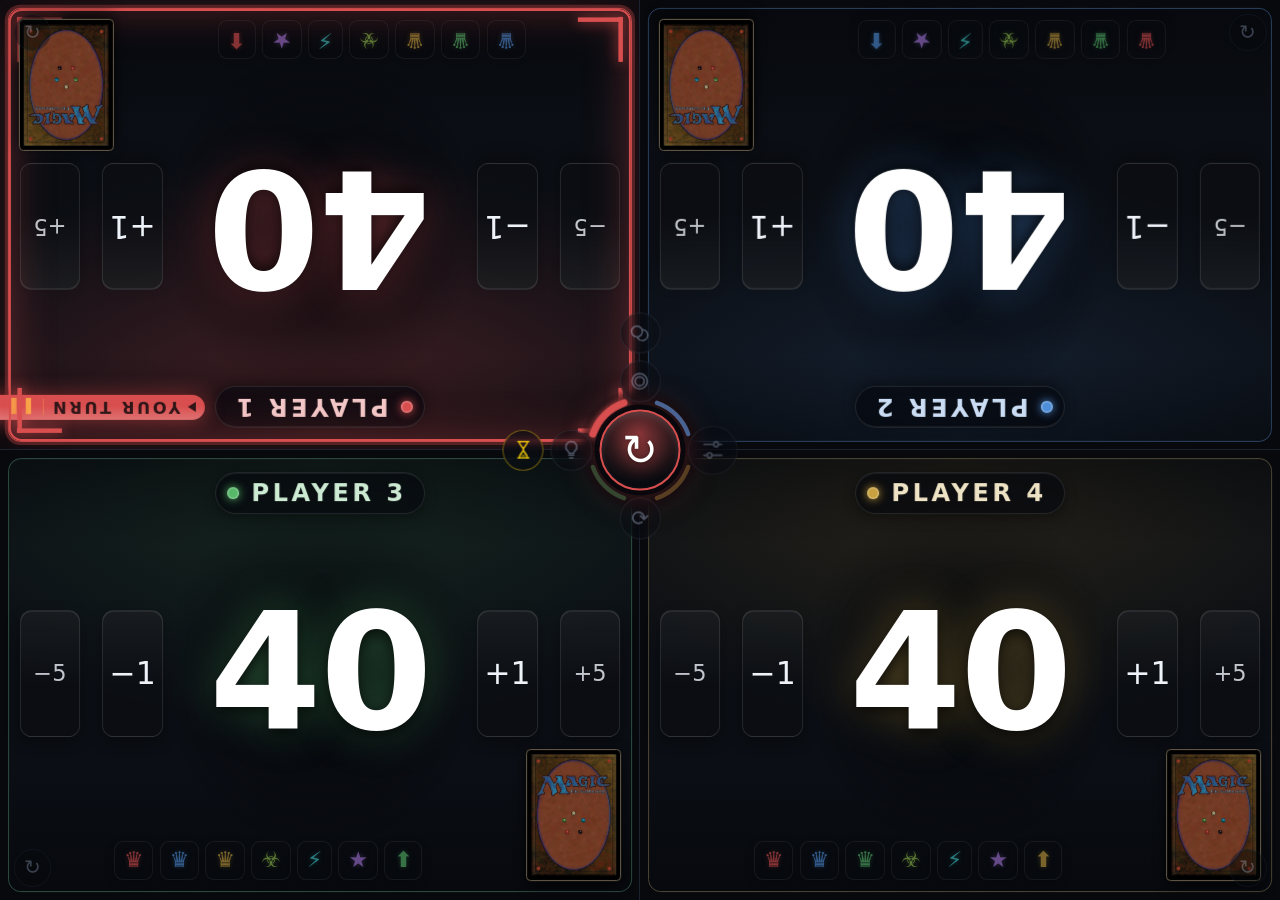
==== index.html @ a8c125d7 "Player and deck picker for the phone tracker; fix Declare draw - build_site.py writes tracker/catalo" ====
<!DOCTYPE html>
<html lang="en">
<head>
  <meta charset="UTF-8">
  <meta name="viewport" content="width=device-width, initial-scale=1.0, user-scalable=no">
  <title>MTG Commander Table</title>
  <link rel="stylesheet" href="css/style.css">
</head>
<body>
  <main id="table" class="table">
    <!-- Quadrants are injected by js/app.js -->
  </main>

  <!-- Center hub: rotation-neutral controls at the intersection of the quadrants -->
  <div id="hub" class="hub">
    <div class="hub__cluster">
      <!-- The turn compass: one arc per seat, pointing at its quadrant, built by
           js/app.js. A lit comet travels round it to whoever's turn it is. -->
      <div class="hub__compass" id="turn-compass" aria-hidden="true"></div>
      <button class="hub__satellite hub__satellite--left" id="quick-house-lights" type="button" data-needs-server
              title="Toggle house lights" aria-label="Toggle house lights" aria-pressed="false">
        <svg class="hub__icon" viewBox="0 0 24 24" aria-hidden="true">
          <path d="M9.2 18h5.6M10.2 21h3.6"/>
          <path class="hub__icon-bulb" d="M12 3a6 6 0 0 0-3.7 10.7c.7.6 1.1 1.4 1.2 2.3h5c.1-.9.5-1.7 1.2-2.3A6 6 0 0 0 12 3z"/>
        </svg>
      </button>
      <button class="hub__satellite hub__satellite--left hub__satellite--outer hub__satellite--clock" id="quick-clock"
              type="button" title="Stop the clock" aria-label="Stop the clock" aria-pressed="false">
        <svg class="hub__icon" viewBox="0 0 24 24" aria-hidden="true">
          <path d="M6 3h12M6 21h12"/>
          <path d="M7.5 3c0 4.6 4.5 5.8 4.5 9s-4.5 4.4-4.5 9M16.5 3c0 4.6-4.5 5.8-4.5 9s4.5 4.4 4.5 9"/>
          <path class="hub__icon-sand" d="M9.4 19.6c.9-1.7 1.8-2.4 2.6-2.4s1.7.7 2.6 2.4z"/>
        </svg>
      </button>
      <button class="hub__satellite hub__satellite--top hub__satellite--outermost" id="day-night-toggle" type="button" hidden
              title="Switch day and night" aria-label="Switch day and night">&#9789;</button>
      <button class="hub__satellite hub__satellite--top hub__satellite--outer" id="coin-flip-two" type="button"
              title="Flip two coins: yours and a grey one for another player"
              aria-label="Flip two coins, yours and one for another player">
        <svg class="hub__icon" viewBox="0 0 24 24" aria-hidden="true">
          <circle cx="9" cy="10" r="6"/>
          <path d="M14.7 8a6 6 0 1 1-5.4 8"/>
        </svg>
      </button>
      <button class="hub__satellite hub__satellite--top" id="coin-flip" type="button"
              title="Flip a coin" aria-label="Flip a coin">
        <svg class="hub__icon" viewBox="0 0 24 24" aria-hidden="true">
          <circle cx="12" cy="12" r="8.5"/>
          <circle cx="12" cy="12" r="5"/>
        </svg>
      </button>
      <button class="hub__turn" id="turn-next" title="Next player" aria-label="Pass the turn to the next player">
        <span class="hub__turn-glyph" id="turn-glyph">&#8635;</span>
      </button>
      <button class="hub__satellite hub__satellite--bottom" id="quick-resend-lights" type="button" data-needs-server
              title="Resend the current lighting" aria-label="Resend the current lighting">&#10227;</button>
      <button class="hub__btn" id="hub-toggle" title="Table controls" aria-label="Table controls">
        <svg class="hub__icon" viewBox="0 0 24 24" aria-hidden="true">
          <path d="M4 7h9M17 7h3M4 17h3M11 17h9"/>
          <circle cx="15" cy="7" r="2.2"/>
          <circle cx="9" cy="17" r="2.2"/>
        </svg>
      </button>
    </div>

    <div class="hub__panel" id="hub-panel" hidden>
      <div class="hub__panel-head">
        <span class="hub__panel-title">Table controls</span>
        <button class="hub__close" data-action="close" type="button" title="Close" aria-label="Close table controls">&times;</button>
      </div>
      <div class="hub__panel-body">
        <section class="hub__section" aria-labelledby="hub-section-game">
          <h3 class="hub__section-title" id="hub-section-game">Game</h3>
          <div class="hub__row">
            <span class="hub__label">Start</span>
            <div class="hub__steps" id="start-picker" role="radiogroup" aria-label="Starting life total"></div>
          </div>
          <div class="hub__row">
            <span class="hub__label">Order</span>
            <div class="hub__steps" id="direction-picker" role="radiogroup" aria-label="Turn direction"></div>
          </div>
          <div class="hub__row">
            <button class="hub__action" id="random-first" data-action="random-first" type="button"
                    title="Spin through the players and randomly pick who goes first">Pick first player</button>
            <button class="hub__action" id="game-stats" data-action="game-stats" type="button"
                    title="Turn times, damage, life gained and more for every player this game">Game stats</button>
          </div>
          <div class="hub__row">
            <button class="hub__action hub__action--switch" id="clock-stop" data-action="clock-stop" type="button" aria-pressed="false">
              <span class="hub__action-text">Stop clock</span><span class="hub__switch" aria-hidden="true"></span>
            </button>
            <button class="hub__action" id="clock-reset" data-action="clock-reset" type="button"
                    title="Put the game clock and every player's turn times back to zero">Reset clock</button>
          </div>
          <div class="hub__row" data-static-only>
            <button class="hub__action" id="seat-setup-open" data-action="seat-setup" type="button"
                    title="Choose who sits at each seat and which deck they play">Players &amp; decks</button>
          </div>
          <div class="hub__row" id="outbox-row" hidden>
            <button class="hub__action hub__action--outbox" id="outbox-retry" data-action="outbox-retry" type="button"
                    title="Games that have not reached the Drive inbox yet. They are kept on this device and retried automatically">Send unsent games</button>
            <button class="hub__action" id="outbox-download" data-action="outbox-download" type="button"
                    title="Save every unsent game as a .json file">Download them</button>
          </div>
          <div class="hub__row">
            <button class="hub__action hub__action--draw" id="declare-draw" data-action="declare-draw" type="button"
                    title="End the game as a draw between all players still alive">Declare draw</button>
            <button class="hub__action hub__action--reset" data-action="reset" type="button"
                    title="Every life total back to the start, the clock stopped at 0:00 and the house lights on; each seat keeps its deck preset">Reset game</button>
          </div>
        </section>

        <section class="hub__section" aria-labelledby="hub-section-table">
          <h3 class="hub__section-title" id="hub-section-table">Table</h3>
          <div class="hub__row">
            <button class="hub__action hub__action--switch hub__action--entrance" id="entrance-mode" data-action="entrance-mode" type="button"
                    title="Cover every player panel with a name plaque until that player taps it" aria-pressed="false">
              <span class="hub__action-text">Player entrance</span><span class="hub__switch" aria-hidden="true"></span>
            </button>
          </div>
          <div class="hub__row">
            <button class="hub__action hub__action--entrance-reset" id="entrance-reset" data-action="entrance-reset" type="button"
                    title="Put the name covers back over every player panel">Cover players again</button>
          </div>
          <div class="hub__row">
            <button class="hub__action hub__action--switch" id="turn-timer" data-action="turn-timer" type="button"
                    title="Show how long the current turn has been going, beside Your turn" aria-pressed="true">
              <span class="hub__action-text">Turn clock</span><span class="hub__switch" aria-hidden="true"></span>
            </button>
          </div>
          <div class="hub__row">
            <span class="hub__label">Scene</span>
            <div class="hub__steps hub__steps--daytime" id="daytime-picker" role="radiogroup" aria-label="Day and night atmosphere">
              <button class="hub__step" data-action="set-daytime" data-daytime="none" type="button" role="radio">Off</button>
              <button class="hub__step hub__step--day" data-action="set-daytime" data-daytime="day" type="button" role="radio">&#9728; Day</button>
              <button class="hub__step hub__step--night" data-action="set-daytime" data-daytime="night" type="button" role="radio">&#9789; Night</button>
            </div>
          </div>
        </section>

        <section class="hub__section" aria-labelledby="hub-section-lights" data-needs-server>
          <h3 class="hub__section-title" id="hub-section-lights">Lights</h3>
          <div class="hub__row">
            <button class="hub__action hub__action--switch" id="lights-follow" data-action="lights-follow" type="button" aria-pressed="true">
              <span class="hub__action-text">Lights follow turn</span><span class="hub__switch" aria-hidden="true"></span>
            </button>
          </div>
          <div class="hub__row">
            <button class="hub__action hub__action--switch hub__action--house" id="house-lights" data-action="house-lights" type="button"
                    title="Plain white light on every bulb and the LED strip off, until you press it again" aria-pressed="false">
              <span class="hub__action-text">House lights</span><span class="hub__switch" aria-hidden="true"></span>
            </button>
          </div>
          <div class="hub__row">
            <button class="hub__action" id="resend-lights" data-action="resend-lights" type="button"
                    title="Send the current lighting to every light again, for when one has drifted out of step">Resend lights</button>
          </div>
        </section>

        <section class="hub__section" aria-labelledby="hub-section-system">
          <h3 class="hub__section-title" id="hub-section-system">Display &amp; system</h3>
          <div class="hub__row">
            <button class="hub__action" data-action="fullscreen" type="button">Fullscreen</button>
          </div>
          <div class="hub__row">
            <a class="hub__action hub__action--lights" href="/lights" target="_blank" rel="noopener" data-needs-server>Light controls &rarr;</a>
            <a class="hub__action hub__action--lights" href="/leaderboard" data-static-href="../" target="_blank" rel="noopener">Leaderboard &rarr;</a>
          </div>
          <div class="hub__row" data-needs-server>
            <button class="hub__action hub__action--stop" id="shutdown" data-action="shutdown" type="button"
                    title="Stop the local website on the table PC until it is started again">Turn off local server</button>
            <button class="hub__action hub__action--restart" id="restart-server" data-action="restart-server" type="button"
                    title="Turn the local website off and straight back on">Restart local server</button>
          </div>
        </section>
      </div>
    </div>
  </div>

  <template id="seat-template">
    <section class="seat" data-seat="">
      <div class="seat__inner">
        <div class="seat__bg"></div>
        <!-- Shades the art where text sits, and carries the light sweep that
             marks the start of this player's turn. -->
        <div class="seat__fx" aria-hidden="true"></div>
        <button class="commander-card" type="button" aria-label="Reveal commander"
                title="Click to reveal; drop an image here to choose the commander">
          <span class="commander-card__flipper">
            <span class="commander-card__face commander-card__face--back"></span>
            <span class="commander-card__face commander-card__face--front"></span>
          </span>
        </button>
        <button class="seat__entrance" type="button" aria-label="Reveal player panel">
          <span class="seat__entrance-name"></span>
        </button>
        <header class="seat__header">
          <span class="seat__plate">
            <span class="seat__dot" aria-hidden="true"></span>
            <span class="seat__name" contenteditable="true" spellcheck="false"></span>
          </span>
          <span class="seat__status">
            <span class="seat__status-text">Your turn</span>
            <span class="seat__timer" title="Time on this turn"></span>
          </span>
        </header>

        <div class="seat__life">
          <button class="seat__step seat__step--batch" data-delta="-5" data-glyph="−5" aria-label="Decrease life by 5"></button>
          <button class="seat__step" data-delta="-1" data-glyph="−1" aria-label="Decrease life by 1"></button>
          <div class="seat__total">
            <span class="seat__number">40</span>
            <span class="seat__delta" aria-live="polite"></span>
          </div>
          <button class="seat__step" data-delta="1" data-glyph="+1" aria-label="Increase life by 1"></button>
          <button class="seat__step seat__step--batch" data-delta="5" data-glyph="+5" aria-label="Increase life by 5"></button>
        </div>

        <!-- Their own row rather than in the footer: tokens are big enough
             that they would crowd out the counters down there. -->
        <div class="seat__marks" aria-label="Designations and emblems"></div>

        <footer class="seat__footer">
          <div class="seat__counters" role="group" aria-label="Commander damage and poison"></div>
        </footer>

        <!-- Stamped across a player who is out, saying how. -->
        <div class="seat__stamp" role="status">
          <strong class="seat__stamp-title"></strong>
          <span class="seat__stamp-detail"></span>
        </div>

        <div class="seat__tray" hidden aria-label="Commander damage and poison counters"></div>
      </div>
      <button class="seat__rotate" title="Rotate this panel" aria-label="Rotate this panel">&#8635;</button>
    </section>
  </template>

  <!-- A table-wide, non-interactive atmosphere for the shared day/night state. -->
  <div id="daytime-atmosphere" class="daytime-atmosphere" aria-hidden="true"></div>

  <div id="screen-tint" class="screen-tint" aria-hidden="true"></div>

  <!-- Sits above every seat and the hub, below the flying commander card
       itself, so the whole board dims behind it instead of just one seat. -->
  <div id="commander-dim" class="commander-dim" aria-hidden="true"></div>

  <dialog id="image-crop-dialog" class="crop-dialog" aria-labelledby="image-crop-title">
    <form method="dialog" class="crop-dialog__form">
      <div class="crop-dialog__copy">
        <span class="crop-dialog__eyebrow">PLAYER BACKGROUND</span>
        <h2 id="image-crop-title">Choose the visible area</h2>
        <p>The frame matches this player panel at the current window size.</p>
      </div>
      <canvas id="image-crop-preview" class="crop-dialog__preview"></canvas>
      <div class="crop-dialog__controls">
        <label>Horizontal <input id="image-crop-x" type="range" min="0" max="100" value="50"></label>
        <label>Vertical <input id="image-crop-y" type="range" min="0" max="100" value="50"></label>
        <label>Zoom <input id="image-crop-zoom" type="range" min="100" max="300" value="100"></label>
      </div>
      <div class="crop-dialog__actions">
        <button value="cancel" type="button" id="image-crop-cancel">Cancel</button>
        <button value="apply" type="button" id="image-crop-apply" class="crop-dialog__apply">Use background</button>
      </div>
    </form>
  </dialog>

  <section id="board-reveal" class="board-reveal" hidden aria-hidden="true">
    <div class="board-reveal__half board-reveal__half--top">
      <div class="board-reveal__card">
        <span class="board-reveal__art"></span>
        <span class="board-reveal__name"></span>
      </div>
    </div>
    <div class="board-reveal__half board-reveal__half--bottom">
      <div class="board-reveal__card">
        <span class="board-reveal__art"></span>
        <span class="board-reveal__name"></span>
      </div>
    </div>
  </section>

  <!-- An eliminated player's title card: the entrance card above, burned away. -->
  <section id="death-reveal" class="board-reveal death-reveal" hidden aria-hidden="true">
    <div class="board-reveal__half board-reveal__half--top">
      <div class="death-reveal__stage">
        <div class="death-reveal__burn">
          <div class="board-reveal__card">
            <span class="board-reveal__art"></span>
            <span class="board-reveal__name"></span>
          </div>
          <div class="death-reveal__front">
            <span class="death-reveal__char"></span>
            <video class="death-reveal__fire" src="Backgrounds/Animations/Fire_trasparent.webm" muted playsinline preload="auto"></video>
          </div>
        </div>
      </div>
    </div>
    <div class="board-reveal__half board-reveal__half--bottom">
      <div class="death-reveal__stage">
        <div class="death-reveal__burn">
          <div class="board-reveal__card">
            <span class="board-reveal__art"></span>
            <span class="board-reveal__name"></span>
          </div>
          <div class="death-reveal__front">
            <span class="death-reveal__char"></span>
            <video class="death-reveal__fire" src="Backgrounds/Animations/Fire_trasparent.webm" muted playsinline preload="auto"></video>
          </div>
        </div>
      </div>
    </div>
    <!-- The fire video is flame on black. Blending it away (screen) needs
         the page behind it, which a fixed overlay never sees, so the black
         is turned into transparency instead: alpha from brightness. -->
    <svg class="death-reveal__filters" width="0" height="0" aria-hidden="true" focusable="false">
      <filter id="death-unscreen" color-interpolation-filters="sRGB">
        <feColorMatrix type="matrix" values="1.5 0 0 0 0  0 1.5 0 0 0  0 0 1.5 0 0  1.5 1.5 1.5 0 0"/>
      </filter>
    </svg>
  </section>

  <!-- Split top/bottom and rotated the same way as board-reveal, so the spin
       reads correctly from both long sides of the table, not just one. -->
  <section id="first-player-reveal" class="first-player-reveal" hidden aria-live="assertive" aria-label="Randomly choosing the first player">
    <div class="first-player-reveal__half first-player-reveal__half--top">
      <span class="first-player-reveal__label">First player</span>
      <span class="first-player-reveal__reel" aria-hidden="true"></span>
      <strong class="first-player-reveal__name"></strong>
    </div>
    <div class="first-player-reveal__half first-player-reveal__half--bottom">
      <span class="first-player-reveal__label">First player</span>
      <span class="first-player-reveal__reel" aria-hidden="true"></span>
      <strong class="first-player-reveal__name"></strong>
    </div>
  </section>

  <!-- The coin toss. One coin on the table (two when another player flips
       too), seen from above, so it reads the same from every seat; the
       result, and the heads-or-tails question when the coin is being
       called, are written towards both long sides. Heads
       is the planeswalker side and tails the lettered one; the faces are the
       relief maps in static/, coloured for the player by css/style.css. The
       coin's edge and the landing effects are built by js/app.js. -->
  <section id="coin-toss" class="coin-toss" hidden aria-live="assertive" aria-label="Coin toss">
    <div class="coin-toss__half coin-toss__half--top">
      <strong class="coin-toss__result"></strong>
      <span class="coin-toss__note"></span>
      <span class="coin-toss__hint">Tap the coin to flip again</span>
      <span class="coin-toss__hint coin-toss__hint--duel">Tap the grey coin to flip both again, your own to flip it alone</span>
      <button class="coin-toss__start-duel" type="button" data-start-duel
              title="Flip a grey coin for another player beside yours">Flip two coins</button>
      <button class="coin-toss__start-run" type="button" data-start-run>Flip until lost</button>
      <div class="coin-toss__call" role="group" aria-label="Call the coin">
        <span class="coin-toss__ask">Call it</span>
        <button class="coin-toss__pick" type="button" data-call="heads">Heads</button>
        <button class="coin-toss__pick" type="button" data-call="tails">Tails</button>
        <button class="coin-toss__run" type="button" data-run aria-pressed="false"
                title="Keep flipping on this call until a flip is lost">Until lost</button>
      </div>
    </div>
    <div class="coin-toss__half coin-toss__half--bottom">
      <strong class="coin-toss__result"></strong>
      <span class="coin-toss__note"></span>
      <span class="coin-toss__hint">Tap the coin to flip again</span>
      <span class="coin-toss__hint coin-toss__hint--duel">Tap the grey coin to flip both again, your own to flip it alone</span>
      <button class="coin-toss__start-duel" type="button" data-start-duel
              title="Flip a grey coin for another player beside yours">Flip two coins</button>
      <button class="coin-toss__start-run" type="button" data-start-run>Flip until lost</button>
      <div class="coin-toss__call" role="group" aria-label="Call the coin">
        <span class="coin-toss__ask">Call it</span>
        <button class="coin-toss__pick" type="button" data-call="heads">Heads</button>
        <button class="coin-toss__pick" type="button" data-call="tails">Tails</button>
        <button class="coin-toss__run" type="button" data-run aria-pressed="false"
                title="Keep flipping on this call until a flip is lost">Until lost</button>
      </div>
    </div>
    <div class="coin-toss__stage" aria-hidden="true">
      <div class="coin-toss__shadow"></div>
      <div class="coin-toss__shadow coin-toss__shadow--other"></div>
      <div class="coin-toss__fx"></div>
      <div class="coin">
        <span class="coin__face coin__face--heads"></span>
        <span class="coin__face coin__face--tails"></span>
      </div>
      <!-- The second coin, for another player, shown only while two are flipped. -->
      <div class="coin coin--other">
        <span class="coin__face coin__face--heads"></span>
        <span class="coin__face coin__face--tails"></span>
      </div>
    </div>
  </section>

  <section id="winner-takeover"class="winner-takeover" hidden aria-live="assertive" aria-label="Game winner">
    <div class="winner-takeover__background"></div>
    <div class="winner-takeover__shade"></div>
    <div id="winner-confetti" class="winner-confetti" aria-hidden="true"></div>
    <div class="winner-takeover__content">
      <span class="winner-takeover__label">WINNER</span>
      <strong id="winner-takeover-name" class="winner-takeover__name">Player</strong>
    </div>
  </section>

  <!-- End-of-game recap, between the celebration and the result form. The
       screen lies flat between the players, so it is split: the far half is
       turned to face the other side of the table. Filled by js/app.js. -->
  <section id="game-recap" class="game-recap" hidden aria-label="Game recap">
    <div class="game-recap__half game-recap__half--far" data-recap-half="far" aria-hidden="true"></div>
    <div class="game-recap__divider" aria-hidden="true"></div>
    <div class="game-recap__half game-recap__half--near" data-recap-half="near"></div>
  </section>

  <dialog id="game-result-dialog" class="result-dialog" aria-labelledby="game-result-title">
    <form id="game-result-form" class="result-dialog__form">
      <div class="result-dialog__winner" aria-hidden="true">&#9813;</div>
      <span class="result-dialog__eyebrow">GAME OVER</span>
      <h2 id="game-result-title">Winner wins!</h2>
      <p>Confirm the final ranking and add each deck. Tied places are allowed.</p>
      <label class="result-dialog__date">Game date<input id="result-game-date" type="date" required></label>
      <div class="result-dialog__head" aria-hidden="true"><span>Rank</span><span>Player</span><span>Deck</span></div>
      <div id="game-result-rows"></div>
      <div id="game-result-stats" class="result-dialog__stats"></div>
      <div id="game-result-status" class="result-dialog__status" role="status" aria-live="polite"></div>
      <div class="result-dialog__actions">
        <button type="button" class="result-dialog__later" id="game-result-later">Not now</button>
        <button type="button" class="result-dialog__alt" id="game-result-download"
                title="Save the whole game as a .json file on this device">Download</button>
        <button type="button" class="result-dialog__alt" id="game-result-share" hidden
                title="Send the game file through WhatsApp, Telegram, email…">Share</button>
        <button type="button" class="result-dialog__alt" id="game-result-send"
                title="Send the whole game to the Google Drive inbox">Send to Drive</button>
        <button type="submit" class="result-dialog__save" hidden>Save result</button>
      </div>
    </form>
  </dialog>

  <!-- Phone tracker only: who sits where and with which deck. Filled by js/app.js
       from tracker/catalog.json. -->
  <dialog id="seat-setup-dialog" class="seat-setup" aria-labelledby="seat-setup-title">
    <div class="seat-setup__body">
      <div class="seat-setup__head">
        <h2 id="seat-setup-title">Seat 1</h2>
        <button type="button" class="seat-setup__close" id="seat-setup-close" aria-label="Close">&times;</button>
      </div>
      <div class="seat-setup__seats" id="seat-setup-seats" role="tablist" aria-label="Seats"></div>
      <h3 class="seat-setup__heading">Player</h3>
      <div class="seat-setup__grid" id="seat-setup-players"></div>
      <label class="seat-setup__field" id="seat-setup-new-player" hidden>New player's name
        <input id="seat-setup-player-name" maxlength="18" autocomplete="off" placeholder="Name">
      </label>
      <h3 class="seat-setup__heading">Deck</h3>
      <div id="seat-setup-decks"></div>
      <div class="seat-setup__new-deck" id="seat-setup-new-deck" hidden>
        <label class="seat-setup__field">Deck name
          <input id="seat-setup-deck-name" maxlength="80" autocomplete="off" placeholder="Name">
        </label>
        <label class="seat-setup__field">Commander <small>(optional, found on Scryfall for its art)</small>
          <input id="seat-setup-commander" type="search" maxlength="120" autocomplete="off" placeholder="Start typing a commander">
        </label>
        <div class="seat-setup__results" id="seat-setup-results"></div>
      </div>
      <p class="seat-setup__status" id="seat-setup-status" role="status" aria-live="polite"></p>
      <div class="seat-setup__actions">
        <button type="button" class="seat-setup__save" id="seat-setup-save">Save seat</button>
      </div>
    </div>
  </dialog>

  <dialog id="stats-dialog" class="result-dialog stats-dialog" aria-labelledby="stats-title">
    <div class="result-dialog__form">
      <span class="result-dialog__eyebrow">THIS GAME</span>
      <h2 id="stats-title">Game stats</h2>
      <p id="stats-summary" class="stats-summary"></p>
      <div id="stats-table" class="result-dialog__stats"></div>
      <p class="stats-note">Damage counts as dealt by whoever's turn it is; commander damage comes from the counters. Gold marks the highest in each row.</p>
      <div class="result-dialog__actions">
        <button type="button" class="result-dialog__save" id="stats-close">Close</button>
      </div>
    </div>
  </dialog>

  <!-- Emblem data first: app.js reads window.MTG_EMBLEMS as it builds a tray. -->
  <script src="js/emblems.js"></script>
  <script src="js/commander-fx.js"></script>
  <!-- Awards and records, shared with the leaderboard and the public site. -->
  <script src="js/game-stats.js"></script>
  <!-- Sends finished games to the Google Drive inbox (drive/inbox.gs). -->
  <script src="js/game-inbox.js"></script>
  <script src="js/app.js"></script>
</body>
</html>
---- css/style.css ----
/* ==========================================================================
   MTG Commander Table — broadcast display for a screen in the middle of the
   table. Four quadrants, one per seat, each rotatable so it faces its player.
   ========================================================================== */

:root {
  /* Without this, the browser renders native popups (the ranking <select>'s
     open list, scrollbars) in light mode regardless of the page's own dark
     styling — a blinding flash on a screen meant to sit dim on the table. */
  color-scheme: dark;
  --bg: #07090d;
  --line: #1c2230;
  --ink: #e8edf7;
  --ink-dim: #7b879d;

  /* A quadrant is exactly a quarter of the viewport. Seats rotated 90/270deg
     swap these two values, so they must stay known quantities. */
  --qw: 50vw;
  --qh: 50vh;

  --seat-1: #d94f4f; /* red    */
  --seat-2: #4f8fd9; /* blue   */
  --seat-3: #57b86a; /* green  */
  --seat-4: #c9a13f; /* gold   */

  /* Body text, and a condensed scoreboard face for everything read at a
     distance — life totals, counters, names. Bahnschrift ships with Windows
     10 and later, so the table PC has it without any download. */
  --font-ui: "Segoe UI", Inter, system-ui, -apple-system, sans-serif;
  --font-display: Bahnschrift, "DIN Alternate", "Arial Narrow", "Segoe UI", system-ui, sans-serif;

  /* What a number means, whoever's seat it is on. */
  --gain: #3ddc84;
  --loss: #ff4d63;
  --warn: #ffb547;
  --low-life: #ffcf6e;
  --critical-life: #ff6273;

  /* The parked commander card in each seat's corner. Small enough that its top
     stays below the +1/+5 buttons beside the life total; the footer keeps its
     width (twice, with partners) clear of the counter chips. */
  --commander-card-width: clamp(4.5rem, 10.5vmin, 9rem);

  /* Panels a player reads through, over their own art. */
  --glass: #070a0fb8;
  --glass-edge: #ffffff1c;
  --ease-out: cubic-bezier(.2, .8, .25, 1);
  --ease-spring: cubic-bezier(.25, .9, .3, 1.25);
}

* { box-sizing: border-box; }

html, body {
  margin: 0;
  padding: 0;
  height: 100%;
  overflow: hidden;
  background: var(--bg);
  color: var(--ink);
  font-family: var(--font-ui);
  -webkit-font-smoothing: antialiased;
  user-select: none;
  -webkit-user-select: none;
  touch-action: manipulation;
}

/* --------------------------------------------------------------- layout -- */

.table {
  display: grid;
  grid-template-columns: var(--qw) var(--qw);
  grid-template-rows: var(--qh) var(--qh);
  width: 100vw;
  height: 100vh;
}

.seat {
  position: relative;
  overflow: hidden;
  padding: 0.9vmin;
}

/* Hairlines that read as a table cross rather than four floating boxes. */
.seat[data-seat="0"] { border-right: 1px solid var(--line); border-bottom: 1px solid var(--line); }
.seat[data-seat="1"] { border-bottom: 1px solid var(--line); }
.seat[data-seat="2"] { border-right: 1px solid var(--line); }

/* The rotating frame. For 0/180deg it fills the quadrant; for 90/270deg its
   width and height are swapped so the rotated box still fills it exactly. */
.seat__inner {
  position: absolute;
  top: 50%;
  left: 50%;
  width: calc(var(--qw) - 1.8vmin);
  height: calc(var(--qh) - 1.8vmin);
  transform: translate(-50%, -50%) rotate(var(--rot, 0deg));

  display: flex;
  flex-direction: column;
  border-radius: 1.4vmin;
  background:
    radial-gradient(120% 100% at 50% 0%, color-mix(in srgb, var(--accent) 16%, transparent), transparent 62%),
    #0b0e14;
  border: 1px solid color-mix(in srgb, var(--accent) 30%, var(--line));
  box-shadow: inset 0 1px 0 #ffffff0d;
  transition: transform 320ms cubic-bezier(0.22, 0.61, 0.36, 1), border-color 400ms ease, box-shadow 400ms ease;
  /* Lets the life total size itself to the panel, which matters on the
     90/270deg seats where the panel is tall and narrow. */
  container-type: inline-size;
}

/* The active player's frame: an edge glow that breathes, and corner brackets
   that lock on as the turn arrives. Both sit above the art and the content
   but never take a tap. */
.seat__inner::before,
.seat__inner::after {
  content: "";
  position: absolute;
  pointer-events: none;
  opacity: 0;
  transition: opacity 400ms ease;
}
.seat__inner::before {
  z-index: 2;
  inset: 0;
  border-radius: inherit;
  box-shadow:
    inset 0 0 0 .22vmin var(--accent),
    inset 0 0 5vmin color-mix(in srgb, var(--accent) 38%, transparent);
}
.seat__inner::after {
  --bracket: var(--accent);
  --bracket-length: 5vmin;
  --bracket-width: .5vmin;
  z-index: 3;
  inset: .9vmin;
  background:
    linear-gradient(var(--bracket), var(--bracket)) top left / var(--bracket-length) var(--bracket-width),
    linear-gradient(var(--bracket), var(--bracket)) top left / var(--bracket-width) var(--bracket-length),
    linear-gradient(var(--bracket), var(--bracket)) top right / var(--bracket-length) var(--bracket-width),
    linear-gradient(var(--bracket), var(--bracket)) top right / var(--bracket-width) var(--bracket-length),
    linear-gradient(var(--bracket), var(--bracket)) bottom left / var(--bracket-length) var(--bracket-width),
    linear-gradient(var(--bracket), var(--bracket)) bottom left / var(--bracket-width) var(--bracket-length),
    linear-gradient(var(--bracket), var(--bracket)) bottom right / var(--bracket-length) var(--bracket-width),
    linear-gradient(var(--bracket), var(--bracket)) bottom right / var(--bracket-width) var(--bracket-length);
  background-repeat: no-repeat;
  filter: drop-shadow(0 0 .7vmin color-mix(in srgb, var(--accent) 80%, transparent));
}

/* Dropped art sits behind the panel content, dimmed so numbers stay legible.
   Whoever's turn it is gets their art lit up a little; the rest step back. */
.seat__bg {
  position: absolute;
  inset: 0;
  z-index: 0;
  border-radius: inherit;
  background-position: center;
  background-size: cover;
  background-repeat: no-repeat;
  opacity: 0.5;
  filter: brightness(var(--background-brightness, 1)) saturate(1.2) contrast(1.08);
  -webkit-mask-image: radial-gradient(125% 100% at 50% 50%, #000 58%, transparent 100%);
  mask-image: radial-gradient(125% 100% at 50% 50%, #000 58%, transparent 100%);
  transition: opacity 700ms ease;
}
.seat.is-active .seat__bg { opacity: 0.7; }

/* Darkens the bands where the name and the counters sit, whatever the art
   underneath is doing. Its ::before is the one-shot sweep of light across the
   panel when this player's turn starts. */
.seat__fx {
  position: absolute;
  inset: 0;
  z-index: 0;
  overflow: hidden;
  border-radius: inherit;
  pointer-events: none;
  background: linear-gradient(#05070b8c, transparent 20%, transparent 72%, #05070bb3);
}
.seat__fx::before {
  content: "";
  position: absolute;
  inset: -10% -40%;
  background: linear-gradient(105deg,
    transparent 38%,
    color-mix(in srgb, var(--accent) 26%, transparent) 46%,
    #ffffff2e 50%,
    color-mix(in srgb, var(--accent) 26%, transparent) 54%,
    transparent 62%);
  opacity: 0;
  translate: -70% 0;
}

/* A player's command-zone card lives in that player's rotated coordinate
   space, so "bottom right" remains bottom right from their chair. */
.commander-card,
.commander-flight {
  width: var(--commander-card-width);
  aspect-ratio: 5 / 7;
  padding: 0;
  border: 0;
  border-radius: .5vmin;
  background: transparent;
  perspective: 80vmin;
}
.commander-card {
  position: absolute;
  right: 1.1vmin;
  bottom: 1.1vmin;
  z-index: 4;
  cursor: pointer;
  filter: drop-shadow(0 .55vmin .75vmin #000b);
  -webkit-tap-highlight-color: transparent;
}
.commander-card__flipper {
  position: absolute;
  inset: 0;
  display: block;
  transform-style: preserve-3d;
  transition: transform 420ms ease;
}
.commander-card.is-face-up .commander-card__flipper,
.commander-flight.is-face-up .commander-card__flipper { transform: rotateY(180deg); }
/* The far-side copy flips over its horizontal axis instead. Its container is
   turned 180°, and rotateZ(180deg) turns its back upright again so the stacked
   pair looks like a single card; rotateX(180) · rotateZ(180) = rotateY(180),
   so face up it rests exactly like card A, just upside down on screen. */
.commander-flight .commander-flight__card--b .commander-card__flipper { transform: rotateX(0deg) rotateZ(180deg); }
.commander-flight.is-face-up .commander-flight__card--b .commander-card__flipper { transform: rotateX(180deg) rotateZ(180deg); }
.commander-card__face {
  position: absolute;
  inset: 0;
  display: block;
  overflow: hidden;
  border: .16vmin solid #97886d;
  border-radius: .5vmin;
  background-color: #16100c;
  background-position: center;
  background-repeat: no-repeat;
  background-size: cover;
  box-shadow: inset 0 0 .7vmin #000b;
  backface-visibility: hidden;
  -webkit-backface-visibility: hidden;
}
/* Counter the table display's brightness boost on the parked mini cards. */
.commander-card .commander-card__face { filter: brightness(var(--commander-brightness, .7)); }
.commander-card__face--back { background-image: url("../Backgrounds/Commander/mtgback.jpg"); }
/* The animated copy of the card (js/commander-fx.js) lies over the face's own
   picture, inside the face, so it flips, dims and burns with it. Until its
   frames arrive it is transparent and the plain picture shows. */
.commander-fx {
  position: absolute;
  inset: 0;
  display: block;
  width: 100%;
  height: 100%;
  pointer-events: none;
}
.commander-card__face--front {
  background-image: var(--commander-image);
  transform: rotateY(180deg);
}
.commander-card:hover .commander-card__face,
.commander-card:focus-visible .commander-card__face { border-color: var(--accent); }
.commander-card:focus-visible { outline: .25vmin solid var(--accent); outline-offset: .35vmin; }
.commander-card.is-dropping { transform: scale(1.1); }
.commander-card.is-dropping .commander-card__face {
  border-color: #fff;
  box-shadow: 0 0 2vmin var(--accent), inset 0 0 .7vmin #000b;
}
.commander-card.needs-image { animation: commander-needs-image 440ms ease; }
@keyframes commander-needs-image {
  0%, 100% { transform: translateX(0); }
  25% { transform: translateX(-.8vmin) rotate(-4deg); }
  75% { transform: translateX(.8vmin) rotate(4deg); }
}

/* The flying copy is outside every seat so the quadrant cannot clip it. */
.commander-flight {
  position: fixed;
  top: 50%;
  left: 50%;
  z-index: 240;
  pointer-events: none;
  filter: brightness(var(--commander-brightness, .7)) drop-shadow(0 1.4vmin 2.2vmin #000d);
  transform-origin: center;
}
/* The flight holds a stacked pair (A = the owner's side, B = the far side)
   that slides apart in the seat's frame once it reaches the middle. */
.commander-flight__card {
  position: absolute;
  inset: 0;
  display: block;
  border-radius: .5vmin;
  perspective: 80vmin;
  /* The burning card slides down past this box's own bottom edge — that
     edge is the mask. Whatever crosses it is simply clipped away, so the
     "vanish" never needs its own timeline to stay in sync with the slide. */
  overflow: hidden;
}
.commander-flight__card--b { transform: rotate(180deg); }

/* Split screen behind the pair: a glowing diagonal seam with one tinted half
   per side of the table. The plane is an oversized square turned to the
   seat's rotation plus the seam's lean, so its two halves are the two sides
   of that diagonal; each half widens toward the side that reads its card. */
.commander-split {
  position: fixed;
  z-index: 200;
  inset: 0;
  overflow: hidden;
  pointer-events: none;
}
/* The seam's light is drawn over the cards (.commander-flight is 240): it
   is the cut through the card, not a backdrop behind it. */
.commander-split--light { z-index: 260; }
.commander-split__plane {
  position: absolute;
  top: 50%;
  left: 50%;
  width: 300vmax;
  height: 300vmax;
  transform: translate(-50%, -50%) rotate(var(--split-angle, 0deg));
}
.commander-split__half {
  position: absolute;
  top: 0;
  bottom: 0;
  width: 50%;
  opacity: 0;
  transition: opacity var(--split-ms, 600ms) ease, transform var(--split-ms, 600ms) cubic-bezier(.2,.8,.2,1);
}
.commander-split__half--a {
  left: 50%;
  transform: translateX(-2vmin);
  background: linear-gradient(to right,
    color-mix(in srgb, var(--split-accent) 38%, transparent),
    color-mix(in srgb, var(--split-accent) 12%, transparent) 9vmin,
    transparent 48vmin);
}
.commander-split__half--b {
  right: 50%;
  transform: translateX(2vmin);
  background: linear-gradient(to left,
    color-mix(in srgb, var(--split-accent) 38%, transparent),
    color-mix(in srgb, var(--split-accent) 12%, transparent) 9vmin,
    transparent 48vmin);
}
/* Everything luminous lives in one layer that fades as a whole, so closing
   never cuts a running flare or glint off mid-animation. Screen blending
   makes it read as light on the dimmed board rather than paint over it. */
.commander-split__light {
  position: absolute;
  inset: 0;
  opacity: 0;
  mix-blend-mode: screen;
  transition: opacity var(--split-ms, 600ms) ease;
}
/* The seam itself: soft-edged and tinted rather than a hard white line,
   brightest at the centre and fading out before the screen's corners. */
.commander-split__seam {
  position: absolute;
  top: 0;
  left: 50%;
  width: 1.2vmin;
  height: 100%;
  margin-left: -.6vmin;
  background: linear-gradient(to bottom,
    transparent 31%,
    color-mix(in srgb, var(--split-accent) 55%, transparent) 42%,
    color-mix(in srgb, var(--split-accent) 55%, #fff) 50%,
    color-mix(in srgb, var(--split-accent) 55%, transparent) 58%,
    transparent 69%);
  filter: blur(.35vmin) drop-shadow(0 0 1.6vmin var(--split-accent));
  transform: scaleY(0);
  /* Fast, so the line has visibly slashed through the card before the two
     halves have travelled far apart. */
  transition: transform calc(var(--split-ms, 600ms) * .45) cubic-bezier(.1,.9,.2,1);
}
/* Wide haze around the seam that breathes slowly while the pair is shown. */
.commander-split__bloom {
  position: absolute;
  top: 0;
  left: 50%;
  width: 24vmin;
  height: 100%;
  margin-left: -12vmin;
  background: linear-gradient(to right,
    transparent,
    color-mix(in srgb, var(--split-accent) 26%, transparent) 50%,
    transparent);
  -webkit-mask-image: linear-gradient(to bottom, transparent 32%, #000 45%, #000 55%, transparent 68%);
  mask-image: linear-gradient(to bottom, transparent 32%, #000 45%, #000 55%, transparent 68%);
  filter: blur(2vmin);
  transform: scaleX(.15);
  transition: transform calc(var(--split-ms, 600ms) * 1.6) cubic-bezier(.16,.84,.24,1);
  animation: commander-split-breathe 3.2s ease-in-out var(--split-ms, 600ms) infinite alternate;
}
/* A burst of light where the card comes apart, settling to a soft glow. */
.commander-split__flare {
  position: absolute;
  top: 50%;
  left: 50%;
  width: 80vmin;
  height: 80vmin;
  margin: -40vmin 0 0 -40vmin;
  border-radius: 50%;
  background: radial-gradient(closest-side,
    color-mix(in srgb, var(--split-accent) 40%, #fff),
    color-mix(in srgb, var(--split-accent) 45%, transparent) 22%,
    color-mix(in srgb, var(--split-accent) 12%, transparent) 55%,
    transparent);
  opacity: 0;
  animation: commander-split-flare calc(var(--split-ms, 600ms) * 2.4) cubic-bezier(.2,.7,.3,1) forwards;
}
/* Anamorphic streak across the seam, flashing once as it opens. */
.commander-split__streak {
  position: absolute;
  top: 50%;
  left: 50%;
  width: 150vmin;
  height: .7vmin;
  margin: -.35vmin 0 0 -75vmin;
  border-radius: 50%;
  background: linear-gradient(to right,
    transparent,
    color-mix(in srgb, var(--split-accent) 50%, transparent) 30%,
    color-mix(in srgb, var(--split-accent) 30%, #fff) 50%,
    color-mix(in srgb, var(--split-accent) 50%, transparent) 70%,
    transparent);
  filter: blur(.25vmin) drop-shadow(0 0 1.2vmin var(--split-accent));
  opacity: 0;
  animation: commander-split-streak calc(var(--split-ms, 600ms) * 2) cubic-bezier(.2,.7,.3,1) forwards;
}
/* A highlight that travels slowly along the seam while the pair is shown. */
.commander-split__glint {
  position: absolute;
  top: 50%;
  left: 50%;
  width: 3vmin;
  height: 30vmin;
  margin: -15vmin 0 0 -1.5vmin;
  border-radius: 50%;
  background: radial-gradient(closest-side, color-mix(in srgb, var(--split-accent) 35%, #fff), transparent);
  filter: blur(.5vmin);
  opacity: 0;
  animation: commander-split-glint 4.2s cubic-bezier(.45,0,.55,1) var(--split-ms, 600ms) infinite backwards;
}
.commander-split.is-open .commander-split__half { opacity: 1; transform: translateX(0); }
/* Snaps on with the cut; closing keeps the full, gentler fade. */
.commander-split.is-open .commander-split__light { opacity: 1; transition-duration: calc(var(--split-ms, 600ms) * .2); }
.commander-split.is-open .commander-split__seam { transform: scaleY(1); }
.commander-split.is-open .commander-split__bloom { transform: scaleX(1); }
@keyframes commander-split-flare {
  0% { opacity: 0; transform: scale(.25); }
  22% { opacity: 1; transform: scale(1); }
  100% { opacity: .12; transform: scale(1.3); }
}
@keyframes commander-split-streak {
  0% { opacity: 0; transform: scaleX(.1); }
  20% { opacity: 1; transform: scaleX(1); }
  100% { opacity: 0; transform: scaleX(1.25); }
}
@keyframes commander-split-breathe {
  from { opacity: 1; }
  to { opacity: .6; }
}
@keyframes commander-split-glint {
  0% { opacity: 0; transform: translateY(-60vmax); }
  20%, 80% { opacity: .9; }
  100% { opacity: 0; transform: translateY(60vmax); }
}

/* The whole board dims behind the card, not just the seat it flew from —
   sits above every seat and the hub, below .commander-flight itself. */
.commander-dim {
  position: fixed;
  z-index: 150;
  inset: 0;
  background: #030407;
  opacity: 0;
  pointer-events: none;
  transition: opacity 320ms ease;
}
.commander-dim.is-active { opacity: .82; }
/* Anchored to the card's bottom edge — the card sinks down into this band
   rather than the flame sweeping across the whole face. */
.commander-fire-video {
  position: absolute;
  z-index: 4;
  left: 0;
  right: 0;
  bottom: 0;
  width: 100%;
  height: 55%;
  object-fit: cover;
  object-position: bottom;
  pointer-events: none;
  opacity: 0;
  mix-blend-mode: screen;
}
.commander-flight.is-burning .commander-card__face--front {
  /* Two independent animations: the color grade eases in and out, while
     the slide runs at its own constant (linear) rate so the descent never
     speeds up or stutters. rotateY(180deg) — this face's static 3D flip —
     is carried through every commander-sink stop since the animation
     replaces the whole transform value, not just translateY. */
  animation:
    commander-scorch 4500ms ease-in-out 500ms forwards,
    commander-sink 4500ms linear 500ms forwards;
}
.commander-flight.is-burning .commander-fire-video {
  animation: commander-fire-video 4500ms ease-in-out forwards;
}
@keyframes commander-scorch {
  0% { opacity: 1; filter: none; }
  22% { opacity: 1; filter: brightness(1.65) sepia(.4) saturate(1.8); }
  72% { opacity: .92; filter: brightness(.42) sepia(1) saturate(.6) contrast(1.9); }
  100% { opacity: 0; filter: brightness(.18) sepia(1); }
}
/* Slides the card fully past its .commander-flight__card's own (unmoved)
   bottom edge, which — since that box clips its overflow — is the mask
   that erases the card as it descends. Linear and unclipped by keyframe
   stops in between, so the motion never jerks. */
@keyframes commander-sink {
  0% { transform: translateY(0) rotateY(180deg); }
  100% { transform: translateY(100%) rotateY(180deg); }
}
@keyframes commander-fire-video {
  0% { opacity: 0; }
  10%, 82% { opacity: 1; }
  100% { opacity: 0; }
}

/* Player entrance mode. The cover is built from layered gradients so it keeps
   its timber-and-leather texture offline and at every screen resolution. */
.seat__entrance {
  position: absolute;
  z-index: 8;
  inset: 0;
  display: grid;
  place-items: center;
  width: 100%;
  height: 100%;
  padding: 8vmin;
  overflow: hidden;
  color: var(--accent);
  background:
    linear-gradient(#0007, #0009), url("../Backgrounds/Sigil.jpg");
  background-position: center;
  background-size: cover;
  border: 0;
  border-radius: inherit;
  font-family: inherit;
  box-shadow: inset 0 0 1.2vmin #c8844238, inset 0 0 7vmin #100704e8, 0 1.8vmin 4vmin #000c;
  opacity: 0;
  visibility: hidden;
  pointer-events: none;
  cursor: pointer;
  transform-origin: 50% 100%;
  -webkit-tap-highlight-color: transparent;
}
.seat__entrance::before {
  content: "";
  position: absolute;
  inset: 0;
  background:
    radial-gradient(circle at 20% 9%, #d7a76b 0 .22vmin, #24130b .27vmin .5vmin, transparent .56vmin),
    radial-gradient(circle at 80% 9%, #d7a76b 0 .22vmin, #24130b .27vmin .5vmin, transparent .56vmin),
    radial-gradient(circle at 20% 91%, #d7a76b 0 .22vmin, #24130b .27vmin .5vmin, transparent .56vmin),
    radial-gradient(circle at 80% 91%, #d7a76b 0 .22vmin, #24130b .27vmin .5vmin, transparent .56vmin),
    linear-gradient(90deg, transparent 14%, #27130c 14% 23%, transparent 23% 77%, #27130c 77% 86%, transparent 86%);
  box-shadow: inset 0 0 0 .18vmin #b77d4330;
  opacity: .82;
  pointer-events: none;
}
.seat__entrance::after {
  content: "";
  position: absolute;
  inset: 0;
  background: radial-gradient(ellipse at 50% 45%, transparent 20%, #140a0568 78%, #090402c4);
  pointer-events: none;
}
.seat__entrance-name {
  position: relative;
  z-index: 1;
  max-width: 92%;
  padding: 2.2vmin 4.5vmin;
  overflow: hidden;
  color: var(--accent);
  background:
    radial-gradient(circle at 1.5vmin 50%, #d0a26a 0 .18vmin, #1c0d08 .25vmin .46vmin, transparent .52vmin),
    radial-gradient(circle at calc(100% - 1.5vmin) 50%, #d0a26a 0 .18vmin, #1c0d08 .25vmin .46vmin, transparent .52vmin),
    linear-gradient(#3b1d15, #1e0d09 52%, #351812);
  border: .28vmin solid #8d5d35;
  border-radius: 1.1vmin;
  box-shadow: inset 0 0 0 .22vmin #160a07, inset 0 .5vmin 1.2vmin #a56d3330, 0 1vmin 2.4vmin #000b;
  font-size: clamp(1.7rem, 6.5vmin, 5.4rem);
  font-weight: 850;
  letter-spacing: .12em;
  line-height: 1;
  text-align: center;
  text-overflow: ellipsis;
  text-shadow: 0 0 1.6vmin color-mix(in srgb, var(--accent) 55%, transparent), 0 .25vmin .25vmin #000;
  text-transform: uppercase;
  white-space: nowrap;
}
.seat.is-entrance-covered .seat__entrance {
  opacity: 1;
  visibility: visible;
  pointer-events: auto;
}
/* The winner announcement's suspense beat: reuses the same player-entrance
   cover on just the winning seat (as if hiding that player's image again)
   instead of a board-wide takeover, while the announcer talks. Not
   clickable — there's nothing to reveal here, it clears on its own. */
.seat.is-winner-hiding .seat__entrance {
  opacity: 1;
  visibility: visible;
  pointer-events: none;
}
.seat__entrance:focus-visible .seat__entrance-name { outline: .35vmin solid var(--accent); outline-offset: .5vmin; }
.seat.is-entrance-covered .seat__rotate { opacity: 0; pointer-events: none; }
.seat.is-entrance-revealing .seat__entrance {
  visibility: visible;
  /* Stays hit-testable (it's already JS-disabled, so it just absorbs taps
     without re-triggering) for the whole drop-away animation — otherwise a
     tap during these 880ms falls through to whatever seat button the card
     still visibly covers. */
  animation: entrance-drop-away 880ms cubic-bezier(.58, .02, .82, .38) forwards;
}
@keyframes entrance-drop-away {
  0% { opacity: 1; transform: perspective(80vmin) translateY(0) rotateX(0); }
  16% { opacity: 1; transform: perspective(80vmin) translateY(-2%) rotateX(3deg); }
  42% { opacity: 1; transform: perspective(80vmin) translateY(9%) rotateX(-13deg); }
  82% { opacity: .96; }
  100% { opacity: 0; transform: perspective(80vmin) translateY(122%) rotateX(-28deg); }
}

body.is-entrance-active .hub,
body.is-entrance-active .daytime-atmosphere { opacity: 0; pointer-events: none; }
/* Lift only the in-flow content above the art. The tray positions itself and
   must keep its own `position: absolute`. */
.seat__inner > .seat__header,
.seat__inner > .seat__marks,
.seat__inner > .seat__life,
.seat__inner > .seat__footer { position: relative; z-index: 1; }

.seat[data-upright="false"] .seat__inner {
  width: calc(var(--qh) - 1.8vmin);
  height: calc(var(--qw) - 1.8vmin);
}

/* ---------------------------------------------------------------- header -- */

/* Three columns so the name stays dead centre whether or not the turn badge
   is showing beside it. */
.seat__header {
  display: grid;
  grid-template-columns: minmax(0, 1fr) auto minmax(0, 1fr);
  align-items: center;
  column-gap: 1.2vmin;
  padding: 1.4vmin 2vmin 0;
}

.seat__plate {
  grid-column: 2;
  display: inline-flex;
  align-items: center;
  gap: 1vmin;
  min-width: 0;
  max-width: 100%;
  padding: .45vmin 1.5vmin .45vmin 1.2vmin;
  background: #06080d9e;
  border: 1px solid var(--glass-edge);
  border-radius: 999px;
  box-shadow: 0 .4vmin 1.4vmin #0006, inset 0 1px 0 #ffffff0f;
  -webkit-backdrop-filter: blur(6px);
  backdrop-filter: blur(6px);
}
.seat__dot {
  flex: none;
  width: 1.3vmin;
  height: 1.3vmin;
  border-radius: 50%;
  background: var(--accent);
  box-shadow: 0 0 1.1vmin var(--accent), inset 0 0 0 .18vmin #ffffff40;
}

.seat__name {
  min-width: 4ch;
  max-width: 100%;
  overflow: hidden;
  font-family: var(--font-display);
  font-size: clamp(0.9rem, 2.7vmin, 2rem);
  font-weight: 600;
  letter-spacing: 0.14em;
  line-height: 1.25;
  text-transform: uppercase;
  text-align: center;
  text-overflow: ellipsis;
  white-space: nowrap;
  color: color-mix(in srgb, var(--accent) 30%, #fff);
  padding: 0.1vmin 0.4vmin;
  border-radius: 0.6vmin;
  outline: none;
  cursor: text;
}
.seat__name:focus {
  background: color-mix(in srgb, var(--accent) 22%, transparent);
  color: var(--ink);
  text-overflow: clip;
}

.seat__rotate {
  position: absolute;
  z-index: 6;
  width: 4.2vmin;
  height: 4.2vmin;
  font-size: 2.2vmin;
  line-height: 1;
  color: var(--ink-dim);
  background: #07090dcc;
  border: 1px solid var(--line);
  border-radius: 50%;
  cursor: pointer;
  opacity: 0.45;
  transition: opacity 160ms, color 160ms, border-color 160ms, rotate 320ms var(--ease-out);
}
.seat__rotate:hover { opacity: 1; color: var(--accent); border-color: var(--accent); }
.seat__rotate:active { rotate: 90deg; }
.seat[data-seat="0"] .seat__rotate { top: 1.5vmin; left: 1.5vmin; }
.seat[data-seat="1"] .seat__rotate { top: 1.5vmin; right: 1.5vmin; }
.seat[data-seat="2"] .seat__rotate { bottom: 1.5vmin; left: 1.5vmin; }
.seat[data-seat="3"] .seat__rotate { right: 1.5vmin; bottom: 1.5vmin; }

/* ------------------------------------------------------------------ life -- */

.seat__life {
  flex: 1;
  display: grid;
  /* The step buttons stay wide enough to hit without looking, but the total is
     what the table reads from across the room, so it gets the middle. */
  grid-template-columns: .38fr .48fr minmax(0, 1.9fr) .48fr .38fr;
  column-gap: .8vmin;
  align-items: stretch;
  min-height: 0;
  padding: 0 1.2vmin;
}

/* Dark glass over the art, so every button reads the same on any picture.
   Pressing tints it by what it does: red takes life, green gives it. */
.seat__step {
  --press: var(--gain);
  position: relative;
  align-self: center;
  height: 40%;
  /* On a tall 90/270deg seat, 40% would be a strip half the panel high. */
  max-height: 16vmin;
  min-width: 0;
  padding: 0;
  overflow: hidden;
  border: 1px solid var(--glass-edge);
  background: linear-gradient(#ffffff10, #ffffff03 60%), var(--glass);
  box-shadow: inset 0 1px 0 #ffffff14, 0 .6vmin 1.6vmin #0000004d;
  cursor: pointer;
  color: #eef2f9;
  transition: background 140ms, border-color 140ms, color 140ms, scale 120ms var(--ease-out);
  border-radius: 1.3vmin;
  -webkit-tap-highlight-color: transparent;
}
.seat__step[data-delta^="-"] { --press: var(--loss); }
.seat__step::before {
  content: attr(data-glyph);
  position: relative;
  z-index: 1;
  font-family: var(--font-display);
  font-size: clamp(1rem, 3.5vmin, 2.4rem);
  font-weight: 500;
  line-height: 1;
}
.seat__step--batch::before { font-size: clamp(.78rem, 2.5vmin, 1.7rem); opacity: .8; }
/* The ripple from a press, played by js/app.js so a repeat restarts it. */
.seat__step::after {
  content: "";
  position: absolute;
  inset: 0;
  border-radius: inherit;
  background: radial-gradient(circle, color-mix(in srgb, var(--press) 70%, transparent), transparent 70%);
  opacity: 0;
  pointer-events: none;
}
.seat__step:hover {
  border-color: color-mix(in srgb, var(--press) 45%, var(--glass-edge));
  background: linear-gradient(#ffffff14, #ffffff05 60%), var(--glass);
}
.seat__step:active,
.seat__step.is-held {
  scale: .95;
  color: #fff;
  border-color: var(--press);
  background: color-mix(in srgb, var(--press) 34%, #07090dd9);
}
/* The ±1 buttons sit in a wider grid cell than their glyph needs; anchoring
   them to the edge next to the total (instead of stretching the full cell)
   pulls the visible box right up against the number it adjusts. */
.seat__step:not(.seat__step--batch) { width: 80%; }
.seat__step[data-delta="-1"] { justify-self: end; }
.seat__step[data-delta="1"] { justify-self: start; }

.seat__total {
  position: relative;
  display: flex;
  align-items: center;
  justify-content: center;
  min-width: 0;
}
/* A pool of shade behind the total, so it reads over the brightest art. */
.seat__total::before {
  content: "";
  position: absolute;
  inset: -4% -2%;
  z-index: -1;
  background: radial-gradient(closest-side, #04060aa6, #04060a5c 55%, transparent);
  pointer-events: none;
}

.seat__number {
  font-family: var(--font-display);
  /* Sized by the panel as well as the screen, so three digits still fit on a
     tall, narrow 90/270deg seat. */
  font-size: clamp(2.75rem, min(18vmin, 30cqi), 15rem);
  font-weight: 700;
  line-height: 0.9;
  font-variant-numeric: tabular-nums;
  letter-spacing: -0.01em;
  color: #fff;
  text-shadow:
    0 .5vmin 1.4vmin #000000a6,
    0 0 5vmin color-mix(in srgb, var(--accent) 40%, transparent);
  transition: color 300ms ease;
}
/* In danger, from a quarter of the starting life down (10 in a 40-life game):
   the total pulses in amber with a glow beating behind it, and every point
   lost after that quickens the beat (js/app.js sets --pulse-duration). At an
   eighth (5) it turns red and each beat lands harder. */
.seat.is-low,
.seat.is-critical { --pulse-color: var(--low-life); --beat: 1.045; }
.seat.is-critical { --pulse-color: var(--critical-life); --beat: 1.085; }
.seat.is-low .seat__number,
.seat.is-critical .seat__number {
  color: var(--pulse-color);
  text-shadow:
    0 .5vmin 1.4vmin #000000a6,
    0 0 5vmin color-mix(in srgb, var(--pulse-color) 50%, transparent);
  animation: life-heartbeat var(--pulse-duration, 1.4s) ease-in-out infinite;
}
.seat__total::after {
  content: "";
  position: absolute;
  inset: 6% 12%;
  z-index: -1;
  border-radius: 50%;
  background: radial-gradient(closest-side, color-mix(in srgb, var(--pulse-color, transparent) 45%, transparent), transparent);
  opacity: 0;
  pointer-events: none;
}
.seat.is-low .seat__total::after,
.seat.is-critical .seat__total::after { animation: life-aura var(--pulse-duration, 1.4s) ease-in-out infinite; }
/* Lub-dub: a strong beat, a slight settle, a softer second beat, then rest. */
@keyframes life-heartbeat {
  0%, 40%, 100% { transform: scale(1); }
  12% { transform: scale(var(--beat, 1.07)); }
  24% { transform: scale(calc(1 + (var(--beat, 1.07) - 1) * .2)); }
  32% { transform: scale(calc(1 + (var(--beat, 1.07) - 1) * .6)); }
}
@keyframes life-aura {
  0%, 40%, 100% { opacity: 0; }
  12% { opacity: 1; }
  24% { opacity: .35; }
  32% { opacity: .7; }
}

/* Pending-change pill: batches rapid taps into one readable "-7", then
   floats away once the total has settled. */
.seat__delta {
  position: absolute;
  top: 3%;
  right: 1%;
  padding: .3vmin 1.3vmin .45vmin;
  font-family: var(--font-display);
  font-size: clamp(1rem, 4.4vmin, 3.3rem);
  font-weight: 700;
  line-height: 1.05;
  font-variant-numeric: tabular-nums;
  color: #fff;
  background: var(--delta-bg, #444);
  border-radius: 999px;
  box-shadow: 0 .6vmin 2vmin #0009, 0 0 2.6vmin color-mix(in srgb, var(--delta-bg, #444) 60%, transparent);
  text-shadow: 0 .15vmin .3vmin #0006;
  opacity: 0;
  translate: 0 1vmin;
  transition: opacity 180ms ease, translate 180ms var(--ease-out);
  pointer-events: none;
}
.seat__delta.is-visible { opacity: 1; translate: 0 0; }
.seat__delta.is-leaving { opacity: 0; translate: 0 -2.4vmin; transition-duration: 480ms; }
.seat__delta.is-gain { --delta-bg: color-mix(in srgb, var(--gain) 78%, #06140c); }
.seat__delta.is-loss { --delta-bg: color-mix(in srgb, var(--loss) 82%, #14060a); }

/* ---------------------------------------------------------------- footer -- */

.seat__footer {
  min-height: 6.4vmin;
  display: flex;
  align-items: center;
  justify-content: center;
  gap: 1.6vmin;
  /* Keep the command-zone card (or both partners) clear of the counter row.
     Chips that do not fit beside it wrap onto a second row rather than
     sliding underneath it. */
  padding: .4vmin calc(var(--commander-card-width) + 3vmin) 0.8vmin 2vmin;
}
.seat.has-partner .seat__footer { padding-right: calc(2 * var(--commander-card-width) + 4.1vmin); }

/* "Your turn", with the turn clock, in the player's own colour. Only the
   active seat shows it; everyone else's header is just their name. */
.seat__status {
  grid-column: 3;
  justify-self: start;
  display: none;
  align-items: center;
  gap: .8vmin;
  padding: .5vmin 1.2vmin .5vmin 1vmin;
  font-family: var(--font-display);
  font-size: clamp(0.62rem, 1.8vmin, 1.2rem);
  font-weight: 700;
  letter-spacing: 0.16em;
  line-height: 1;
  text-transform: uppercase;
  white-space: nowrap;
  color: color-mix(in srgb, var(--accent) 18%, #06080c);
  background: linear-gradient(#ffffff38, #ffffff00 55%), var(--accent);
  border-radius: 999px;
  box-shadow: 0 0 2.2vmin color-mix(in srgb, var(--accent) 60%, transparent), 0 .4vmin 1vmin #0007;
}
/* A play marker, drawn rather than typed so no font can swap it for an emoji. */
.seat__status::before {
  content: "";
  flex: none;
  border-left: .95vmin solid currentColor;
  border-top: .58vmin solid transparent;
  border-bottom: .58vmin solid transparent;
}
.seat__timer {
  padding-left: .8vmin;
  border-left: 1px solid color-mix(in srgb, currentColor 35%, transparent);
  font-variant-numeric: tabular-nums;
  letter-spacing: .06em;
}
.seat__timer:empty { display: none; }
/* The clock is stopped (by hand, or waiting for the game to start): the
   badge holds its time in amber and breathes slowly so it is not misread as
   running. */
.seat__timer.is-stopped { color: var(--warn); animation: timer-stopped 2s ease-in-out infinite; }
@keyframes timer-stopped { 50% { opacity: .45; } }
@media (prefers-reduced-motion: reduce) { .seat__timer.is-stopped { animation: none; } }
.hub__action--switch:disabled { opacity: .45; cursor: default; }

/* Side seats are too narrow for the badge beside the name: it goes under it.
   (Their counters wrap onto two rows on their own; see .seat__counters.) */
@container (max-width: 62vmin) {
  .seat__header { grid-template-columns: minmax(0, 1fr); row-gap: .8vmin; }
  .seat__plate { grid-column: 1; justify-self: center; }
  .seat__status { grid-column: 1; justify-self: center; }
  .seat__footer { padding-bottom: 1.2vmin; }
}

/* ------------------------------------------------- commander and poison -- */

.seat__counters {
  display: flex;
  flex-wrap: wrap;
  align-items: center;
  justify-content: center;
  gap: 0.6vmin 0.7vmin;
}

/* Designation and emblem tokens, above the life total. Round and chunky so
   they read as objects on the table rather than as more status text, and so
   there is something worth putting a finger on. */
.seat__marks {
  display: flex;
  flex-wrap: wrap;
  align-items: center;
  justify-content: center;
  gap: 0.8vmin;
  padding: 0.7vmin 2vmin 0;
  min-width: 0;
}
.seat__marks:empty { display: none; }

.token {
  position: relative;
  display: grid;
  place-items: center;
  width: 4.8vmin;
  height: 4.8vmin;
  padding: 0;
  border: 0.28vmin solid var(--token, var(--accent));
  border-radius: 50%;
  background:
    radial-gradient(circle at 50% 28%, color-mix(in srgb, var(--token) 45%, #0b0e14), #0b0e14 76%);
  color: var(--token, var(--accent));
  font-family: inherit;
  font-weight: 800;
  /* The drag is ours; without this the browser claims the gesture as a scroll
     and the token never moves on a touch screen. */
  touch-action: none;
  cursor: grab;
  box-shadow: 0 0.4vmin 1vmin #0007,
              inset 0 0 0.9vmin color-mix(in srgb, var(--token) 30%, transparent);
}
/* Emoji carry their own colour, so the glyph is sized for recognition across
   a room rather than tinted to match the ring. */
.token__glyph { font-size: clamp(0.85rem, 2.6vmin, 1.7rem); line-height: 1; }
.token.is-lifted { opacity: 0.3; }

/* Stacked copies collapse to one token with a count, rather than three
   identical flames sitting in a row. */
.token__count {
  position: absolute;
  top: -0.5vmin;
  right: -0.5vmin;
  display: grid;
  place-items: center;
  min-width: 2.1vmin;
  height: 2.1vmin;
  padding: 0 0.4vmin;
  border: 0.16vmin solid #0b0e14;
  border-radius: 999px;
  background: var(--token, var(--accent));
  color: #07090d;
  font-size: clamp(0.5rem, 1.4vmin, 0.9rem);
  font-weight: 800;
  line-height: 1;
}

/* The ghost lives on <body>, outside the rotated panels, so it stays upright
   under the finger no matter which seat it was picked up from. */
.token--ghost {
  position: fixed;
  z-index: 200;
  translate: -50% -50%;
  scale: 1.3;
  pointer-events: none;
  cursor: grabbing;
  box-shadow: 0 1vmin 2.4vmin #000a;
}
.seat.is-drop-target .seat__inner {
  border-color: var(--accent);
  box-shadow: 0 0 0 0.35vmin color-mix(in srgb, var(--accent) 55%, transparent);
}

/* ------------------------------------------------ background crop dialog -- */

.crop-dialog {
  width: min(58rem, calc(100vw - 6vmin));
  max-height: calc(100vh - 6vmin);
  padding: 0;
  overflow: auto;
  color: var(--ink);
  background: #0d1119;
  border: 1px solid #6f7f99;
  border-radius: 1.6vmin;
  box-shadow: 0 3vmin 12vmin #000;
}
.crop-dialog::backdrop { background: #030407df; backdrop-filter: blur(6px); }
.crop-dialog__form { display: grid; gap: 1.6vmin; padding: 2.4vmin; }
.crop-dialog__copy h2 { margin: .35vmin 0; font-size: clamp(1.25rem, 3vmin, 2.25rem); }
.crop-dialog__copy p { margin: 0; color: var(--ink-dim); font-size: clamp(.8rem, 1.6vmin, 1rem); }
.crop-dialog__eyebrow { color: #b9c9e3; font-size: clamp(.65rem, 1.3vmin, .85rem); font-weight: 800; letter-spacing: .18em; }
.crop-dialog__preview {
  display: block;
  width: auto;
  max-width: 100%;
  height: auto;
  max-height: 55vh;
  justify-self: center;
  background: #05070a;
  border: 1px solid #303a4d;
  border-radius: 1vmin;
  box-shadow: inset 0 0 4vmin #0008;
}
.crop-dialog__controls { display: grid; grid-template-columns: repeat(3, 1fr); gap: 1.5vmin; }
.crop-dialog__controls label { display: grid; gap: .5vmin; color: var(--ink-dim); font-size: clamp(.7rem, 1.5vmin, .95rem); font-weight: 700; }
.crop-dialog__controls input { width: 100%; accent-color: #9bb7df; }
.crop-dialog__actions { display: flex; justify-content: flex-end; gap: 1vmin; }
.crop-dialog__actions button {
  min-width: 10rem;
  min-height: 2.8rem;
  color: var(--ink-dim);
  background: #11161f;
  border: 1px solid #343e51;
  border-radius: .8vmin;
  font: inherit;
  font-weight: 800;
  cursor: pointer;
}
.crop-dialog__actions .crop-dialog__apply { color: #08101a; background: #a9c8ef; border-color: #d9eaff; }

@media (max-width: 720px) {
  .crop-dialog__controls { grid-template-columns: 1fr; }
  .crop-dialog__actions button { min-width: 0; flex: 1; }
}

/* An empty counter is just its icon, so the row only has numbers in it where
   there is something to read. Commander damage and poison carry a meter along
   the bottom edge: how far that counter is towards knocking this player out. */
.counter-chip {
  position: relative;
  display: flex;
  align-items: center;
  gap: 0.55vmin;
  height: 4.3vmin;
  padding: 0 1vmin;
  overflow: hidden;
  font-family: var(--font-display);
  font-size: clamp(0.68rem, 2.1vmin, 1.35rem);
  font-weight: 700;
  font-variant-numeric: tabular-nums;
  color: var(--ink);
  background: var(--glass);
  border: 1px solid var(--glass-edge);
  border-radius: 1vmin;
  box-shadow: 0 .4vmin 1.2vmin #0005;
  cursor: pointer;
  opacity: 0.6;
  transition: opacity 160ms, border-color 200ms, background 200ms;
  -webkit-tap-highlight-color: transparent;
}
.counter-chip:hover { opacity: 1; }
/* A counter that is actually on the board earns full attention. */
.counter-chip.has-value {
  opacity: 1;
  background: color-mix(in srgb, var(--chip) 16%, #070a0fd9);
  border-color: color-mix(in srgb, var(--chip) 55%, transparent);
}
.counter-chip small {
  margin-left: -.2vmin;
  font-size: .62em;
  font-weight: 600;
  color: var(--ink-dim);
  align-self: flex-end;
  padding-bottom: .7vmin;
}
.counter-chip__meter {
  position: absolute;
  left: 0;
  bottom: 0;
  width: calc(var(--fill, 0) * 100%);
  height: .38vmin;
  background: var(--chip);
  box-shadow: 0 0 .8vmin var(--chip);
}
/* Two-thirds of the way there: 15 commander damage, or 7 poison. */
.counter-chip.is-warn { border-color: var(--warn); }
.counter-chip.is-warn .counter-chip__meter { background: var(--warn); box-shadow: 0 0 .8vmin var(--warn); }
/* Lethal: 21 commander damage from one player, or 10 poison. */
.counter-chip.is-lethal {
  background: color-mix(in srgb, var(--loss) 38%, #12060a);
  border-color: var(--loss);
  animation: chip-lethal 1.4s ease-in-out infinite;
}
.counter-chip.is-lethal .counter-chip__meter { background: var(--loss); box-shadow: 0 0 .8vmin var(--loss); }
/* Only a chip whose number just moved gets this, so a re-render of the row
   does not set every chip bouncing. */
.counter-chip.is-changed { animation: chip-bump 460ms var(--ease-spring); }
.counter-chip.is-lethal.is-changed { animation: chip-bump 460ms var(--ease-spring), chip-lethal 1.4s ease-in-out 460ms infinite; }
@keyframes chip-bump {
  0% { scale: 1; }
  35% { scale: 1.2; }
  100% { scale: 1; }
}
@keyframes chip-lethal {
  0%, 100% { box-shadow: 0 .4vmin 1.2vmin #0005, 0 0 0 0 #ff4d6300; }
  50% { box-shadow: 0 .4vmin 1.2vmin #0005, 0 0 1.6vmin .2vmin #ff4d6399; }
}

/* Crown = commander damage, tinted with the dealing player's seat colour.
   Biohazard = poison. Bolt = energy. Star = experience. Arrow = commander tax. */
.counter-icon {
  color: var(--chip);
  font-size: 1.15em;
  line-height: 1;
  flex: none;
  text-shadow: 0 0 0.6vmin color-mix(in srgb, var(--chip) 45%, transparent);
}

/* Per-seat counter tray: rotates with its panel, so it faces its own player.
   The seat's name and colour across the top, commander damage down one side
   and the player's own counters down the other, so all of it (three
   opponents plus poison, energy, experience, tax) and the setup controls
   still fit inside a quadrant without scrolling. */
.seat__tray {
  position: absolute;
  inset: 2%;
  /* The parked commander card sits at level 4. An open player menu must cover
     it so the card cannot obscure or intercept any tray controls. */
  z-index: 5;
  display: grid;
  grid-template-columns: 1fr 1fr;
  /* Centred while it fits; once it does not, it starts at the top and scrolls,
     rather than spilling past both ends where the top cannot be reached. */
  align-content: safe center;
  gap: 0.75vmin 1.4vmin;
  padding: 1vmin 1.3vmin 1.1vmin;
  background: linear-gradient(#131926f7, #0a0d14fa);
  border: 1px solid color-mix(in srgb, var(--accent) 65%, transparent);
  border-radius: 1.4vmin;
  box-shadow:
    0 2vmin 6vmin #000000bf,
    0 0 0 .3vmin color-mix(in srgb, var(--accent) 16%, transparent),
    inset 0 1px 0 #ffffff12;
  /* Sized to fit without scrolling in the common case; this stays only as a
     fallback for a seat holding an unusually large stack of emblem chips. */
  overflow-y: auto;
  animation: tray-in 220ms var(--ease-out);
}
.seat__tray[hidden] { display: none; }
@keyframes tray-in {
  from { opacity: 0; scale: .97; translate: 0 1.2vmin; }
}

.tray__head {
  grid-column: 1 / -1;
  display: flex;
  align-items: center;
  gap: 1.1vmin;
  padding-bottom: .6vmin;
  border-bottom: 1px solid #ffffff12;
}
.tray__title {
  flex: 1;
  min-width: 0;
  overflow: hidden;
  font-family: var(--font-display);
  font-size: clamp(.8rem, 2.4vmin, 1.6rem);
  font-weight: 700;
  letter-spacing: .12em;
  text-transform: uppercase;
  text-overflow: ellipsis;
  white-space: nowrap;
  color: color-mix(in srgb, var(--accent) 30%, #fff);
}
/* The seat's colour, as the dot beside its name, changed right there. */
.tray__color {
  flex: none;
  width: 3.2vmin;
  height: 3.2vmin;
  padding: 0;
  background: var(--accent);
  border: .28vmin solid #ffffffd9;
  border-radius: 50%;
  box-shadow: 0 0 1.4vmin var(--accent);
  cursor: pointer;
  -webkit-appearance: none;
  appearance: none;
}
.tray__color::-webkit-color-swatch-wrapper { padding: 0; }
.tray__color::-webkit-color-swatch { border: none; border-radius: 50%; }
.tray__color::-moz-color-swatch { border: none; border-radius: 50%; }
.tray__close {
  flex: none;
  width: 3.4vmin;
  height: 3.4vmin;
  padding: 0;
  font-size: 2.4vmin;
  line-height: 1;
  color: var(--ink-dim);
  background: #ffffff0a;
  border: 1px solid #ffffff1a;
  border-radius: 50%;
  cursor: pointer;
  transition: color 140ms, border-color 140ms, background 140ms;
}
.tray__close:hover { color: var(--ink); border-color: #ffffff4d; background: #ffffff14; }

.tray__group { display: grid; gap: .45vmin; align-content: start; min-width: 0; }
/* Partner commanders double the damage rows: both groups then take the full
   width, two rows abreast, rather than one column running off the bottom. */
.tray__group.is-wide,
.tray__group.is-wide + .tray__group {
  grid-column: 1 / -1;
  grid-template-columns: 1fr 1fr;
  column-gap: 1.4vmin;
}
.tray__group.is-wide > .tray__heading,
.tray__group.is-wide + .tray__group > .tray__heading { grid-column: 1 / -1; }

.tray__heading {
  margin: 0;
  font-family: var(--font-display);
  font-size: clamp(.55rem, 1.45vmin, .95rem);
  font-weight: 700;
  letter-spacing: .22em;
  text-transform: uppercase;
  white-space: nowrap;
  color: var(--ink-dim);
}

.tray__row {
  position: relative;
  display: grid;
  grid-template-columns: minmax(0, 1fr) auto auto auto;
  align-items: center;
  gap: 0.6vmin;
  min-width: 0;
  padding: .25vmin .35vmin .25vmin .9vmin;
  /* clip, not hidden: hidden would let the grid squash this row to nothing
     when the tray is short of height, instead of scrolling. */
  overflow: clip;
  background: #ffffff07;
  border: 1px solid #ffffff0d;
  border-radius: .9vmin;
  transition: background 200ms, border-color 200ms;
}
/* How close this counter is to knocking the player out. */
.tray__meter {
  position: absolute;
  left: 0;
  bottom: 0;
  width: calc(var(--fill, 0) * 100%);
  height: .32vmin;
  background: var(--chip);
  box-shadow: 0 0 .7vmin var(--chip);
  transition: width 320ms var(--ease-out), background 200ms;
}
.tray__row.is-warn .tray__meter { background: var(--warn); box-shadow: 0 0 .7vmin var(--warn); }
.tray__row.is-warn .tray__value { color: var(--warn); }
.tray__row.is-lethal {
  background: color-mix(in srgb, var(--loss) 14%, transparent);
  border-color: color-mix(in srgb, var(--loss) 60%, transparent);
}
.tray__row.is-lethal .tray__meter { background: var(--loss); box-shadow: 0 0 .7vmin var(--loss); }

/* The designation and emblem blocks are their own full-width sections rather
   than counter rows: neither has a number to increment. */
.tray__row--marks, .tray__emblems { grid-column: 1 / -1; }
.tray__row--marks { grid-template-columns: auto 1fr; padding: .5vmin .5vmin .5vmin .9vmin; }
.tray__marks { display: flex; flex-wrap: wrap; gap: 0.6vmin; justify-content: flex-end; }
.tray__mark {
  display: flex;
  align-items: center;
  gap: 0.5vmin;
  padding: 0.5vmin 1.1vmin;
  border: 1px solid #ffffff1a;
  border-radius: 999px;
  background: #ffffff08;
  color: var(--ink-dim);
  font-family: inherit;
  font-size: clamp(0.56rem, 1.6vmin, 1.05rem);
  cursor: pointer;
  transition: color 140ms, background 140ms, border-color 140ms;
}
.tray__mark:hover { color: var(--ink); border-color: #ffffff40; }
.tray__mark.is-on {
  border-color: var(--accent);
  background: color-mix(in srgb, var(--accent) 22%, transparent);
  color: var(--ink);
  box-shadow: 0 0 1.2vmin color-mix(in srgb, var(--accent) 35%, transparent);
}

.tray__emblems { display: grid; gap: 0.5vmin; }
.tray__emblems-head { display: flex; flex-wrap: wrap; align-items: center; gap: .5vmin 1vmin; }
.tray__chips { display: flex; flex-wrap: wrap; gap: 0.4vmin; }
.tray__chip {
  display: flex;
  align-items: center;
  gap: 0.4vmin;
  padding: 0.3vmin 0.8vmin;
  border: 1px solid #4b3f6b;
  border-radius: 999px;
  background: #1b1830;
  color: #d9cbf7;
  font-family: inherit;
  font-size: clamp(0.54rem, 1.5vmin, 1rem);
  cursor: pointer;
}
.tray__chip-x { color: #8f86a0; font-weight: 700; }
.tray__chip:hover .tray__chip-x { color: var(--loss); }
.tray__search {
  width: 100%;
  padding: 0.55vmin 1vmin;
  border: 1px solid #ffffff1a;
  border-radius: 0.8vmin;
  background: #05070bb3;
  color: var(--ink);
  font-family: inherit;
  font-size: clamp(0.56rem, 1.6vmin, 1.05rem);
  outline: none;
  transition: border-color 140ms;
}
.tray__search:focus { border-color: color-mix(in srgb, var(--accent) 70%, transparent); }
/* Bounded so a long result list scrolls inside the tray instead of pushing the
   seat controls past the edge of the quadrant. */
.tray__results { display: grid; gap: 0.4vmin; max-height: 22vmin; overflow-y: auto; }
.tray__result {
  display: grid;
  gap: 0.2vmin;
  padding: 0.6vmin 0.9vmin;
  border: 1px solid var(--line);
  border-radius: 0.7vmin;
  background: #10151f;
  color: var(--ink);
  font-family: inherit;
  text-align: left;
  cursor: pointer;
}
.tray__result:hover { border-color: var(--accent); }
.tray__result[disabled] { opacity: 0.45; cursor: default; }
.tray__result strong { display: flex; align-items: center; gap: 0.6vmin; font-size: clamp(0.58rem, 1.7vmin, 1.1rem); }
/* How many of this one the seat already holds, so picking it again reads as
   adding a copy rather than as a mistake. */
.tray__have {
  margin-left: auto;
  padding: 0.1vmin 0.6vmin;
  border-radius: 999px;
  background: #2a2340;
  color: #cbbdf0;
  font-size: 0.8em;
  font-weight: 700;
  white-space: nowrap;
}
.tray__result small { color: var(--ink-dim); font-size: clamp(0.5rem, 1.45vmin, 0.95rem); line-height: 1.3; }
.tray__none { color: var(--ink-dim); font-size: clamp(0.54rem, 1.6vmin, 1rem); }
.tray__label {
  display: flex;
  align-items: center;
  gap: 0.8vmin;
  min-width: 0;
  font-size: clamp(0.6rem, 1.8vmin, 1.15rem);
  color: #c7d0de;
  white-space: nowrap;
  overflow: hidden;
  text-overflow: ellipsis;
}
.tray__label-text { min-width: 0; overflow: hidden; text-overflow: ellipsis; }
.tray__value {
  min-width: 4.2vmin;
  text-align: center;
  font-family: var(--font-display);
  font-size: clamp(0.8rem, 2.5vmin, 1.6rem);
  font-weight: 700;
  font-variant-numeric: tabular-nums;
  transition: color 200ms;
}
.tray__row.is-lethal .tray__value { color: var(--loss); }

.tray__btn {
  width: 3.7vmin;
  height: 3.7vmin;
  padding: 0;
  font-family: var(--font-display);
  font-size: 2.3vmin;
  line-height: 1;
  color: var(--ink);
  background: #ffffff0d;
  border: 1px solid #ffffff1a;
  border-radius: 0.8vmin;
  cursor: pointer;
  transition: background 120ms, border-color 120ms, scale 100ms var(--ease-out);
  -webkit-tap-highlight-color: transparent;
}
.tray__btn:hover { border-color: #ffffff40; background: #ffffff14; }
.tray__btn:active { scale: .9; }
.tray__btn--minus:active { background: color-mix(in srgb, var(--loss) 35%, transparent); border-color: var(--loss); }
.tray__btn--plus:active { background: color-mix(in srgb, var(--gain) 30%, transparent); border-color: var(--gain); }
.tray__btn--wide {
  width: auto;
  height: 3.4vmin;
  padding: 0 1.3vmin;
  font-family: var(--font-ui);
  font-size: clamp(0.55rem, 1.6vmin, 1rem);
}
.tray__btn:disabled { opacity: 0.35; cursor: default; }

.tray__actions { grid-column: 1 / -1; display: flex; gap: 0.8vmin; margin-top: 0.2vmin; }
.tray__actions > button { flex: 1; }
.tray__actions > button[hidden] { display: none; }

.tray__done,
.tray__out,
.tray__winner {
  padding: 0.95vmin;
  font-family: inherit;
  font-size: clamp(0.58rem, 1.75vmin, 1.1rem);
  font-weight: 700;
  border: none;
  border-radius: 0.9vmin;
  cursor: pointer;
  transition: background 140ms, scale 100ms var(--ease-out);
}
.tray__done:active, .tray__out:active, .tray__winner:active { scale: .96; }
.tray__done {
  color: color-mix(in srgb, var(--accent) 15%, #06080c);
  background: linear-gradient(#ffffff33, #ffffff00 60%), var(--accent);
  box-shadow: 0 0 1.6vmin color-mix(in srgb, var(--accent) 40%, transparent);
}
.tray__out {
  color: #ff8394;
  background: transparent;
  border: 1px solid color-mix(in srgb, var(--loss) 55%, var(--line));
}
.tray__out:hover { background: color-mix(in srgb, var(--loss) 18%, transparent); }
.tray__winner {
  color: #e4b95f;
  background: transparent;
  border: 1px solid color-mix(in srgb, #e4b95f 60%, var(--line));
}
.tray__winner:hover { background: color-mix(in srgb, #e4b95f 18%, transparent); }
.tray__out--back { color: var(--gain); border-color: color-mix(in srgb, var(--gain) 55%, var(--line)); }
.tray__out--back:hover { background: color-mix(in srgb, var(--gain) 18%, transparent); }

.seat.is-dead .seat__inner {
  border-color: color-mix(in srgb, var(--seat-1) 55%, var(--line));
  background:
    radial-gradient(120% 100% at 50% 0%, color-mix(in srgb, var(--seat-1) 18%, transparent), transparent 62%),
    #0b0e14;
}
.seat.is-dead .seat__number { color: color-mix(in srgb, var(--seat-1) 75%, var(--ink)); animation: none; }

/* ---------------------------------------------------------------- stamp -- */

/* A player who is out gets it stamped across their panel, big enough to read
   from the far side of the table: ELIMINATED (and what did it) or CONCEDED. */
.seat__stamp {
  position: absolute;
  left: 50%;
  top: 50%;
  z-index: 3;
  display: none;
  flex-direction: column;
  align-items: center;
  gap: .7vmin;
  max-width: 88%;
  padding: 1.4vmin 3.4vmin 1.6vmin;
  translate: -50% -50%;
  rotate: -7deg;
  color: #ff5c6e;
  background: #19050acc;
  border: .55vmin double currentColor;
  border-radius: 1.2vmin;
  box-shadow: 0 0 0 .35vmin #19050a99, 0 1vmin 4vmin #000a, 0 0 5vmin #ff3b5438;
  text-align: center;
  text-transform: uppercase;
  pointer-events: none;
}
.seat.is-dead .seat__stamp { display: flex; animation: stamp-slam 560ms var(--ease-spring) both; }
.seat.is-conceded .seat__stamp {
  color: #c9d1de;
  background: #0b0e14d9;
  box-shadow: 0 0 0 .35vmin #0b0e1499, 0 1vmin 4vmin #000a;
}
.seat__stamp-title {
  font-family: var(--font-display);
  font-size: clamp(1.3rem, min(6.6vmin, 11cqi), 5.2rem);
  font-weight: 700;
  letter-spacing: .14em;
  line-height: 1;
  white-space: nowrap;
  text-shadow: 0 0 2vmin currentColor;
}
.seat__stamp-detail {
  font-size: clamp(.6rem, 1.8vmin, 1.2rem);
  font-weight: 600;
  letter-spacing: .22em;
  opacity: .8;
}
.seat__stamp-detail:empty { display: none; }
@keyframes stamp-slam {
  0% { opacity: 0; scale: 2.3; }
  55% { opacity: 1; scale: .93; }
  100% { opacity: 1; scale: 1; }
}

/* ---------------------------------------------------------- active turn -- */

/* Whose turn it is has to be obvious from every chair: the frame lights up,
   the brackets lock on, a sweep of light crosses the art, and the badge pops
   in beside the name. Everything but the gentle breathing plays once, as the
   turn arrives. */
.seat.is-active .seat__inner {
  border-color: var(--accent);
  box-shadow: 0 0 0 0.35vmin color-mix(in srgb, var(--accent) 30%, transparent),
              0 0 7vmin color-mix(in srgb, var(--accent) 22%, transparent),
              inset 0 1px 0 #ffffff14;
  background:
    radial-gradient(120% 100% at 50% 0%, color-mix(in srgb, var(--accent) 30%, transparent), transparent 66%),
    #0b0e14;
}
.seat.is-active .seat__inner::before {
  opacity: 1;
  animation: seat-glow-breathe 3.4s ease-in-out 1s infinite;
}
.seat.is-active .seat__inner::after {
  opacity: 1;
  animation: seat-lock-on 700ms var(--ease-out) both;
}
.seat.is-active .seat__fx::before { animation: seat-sweep 1200ms cubic-bezier(.35, .1, .25, 1) 150ms both; }
.seat.is-active .seat__status { display: inline-flex; animation: status-pop 480ms var(--ease-spring) both; }

@keyframes seat-glow-breathe {
  0%, 100% { opacity: 1; }
  50% { opacity: .5; }
}
@keyframes seat-lock-on {
  0% { opacity: 0; scale: 1.06; }
  45% { opacity: 1; }
  100% { opacity: 1; scale: 1; }
}
@keyframes seat-sweep {
  0% { opacity: 0; translate: -70% 0; }
  20% { opacity: 1; }
  100% { opacity: 0; translate: 70% 0; }
}
@keyframes status-pop {
  0% { opacity: 0; scale: .6; }
  100% { opacity: 1; scale: 1; }
}

/* Out of the game: fade the seat back so the live players read first. The fade
   is applied to the panel's contents, not the panel, so an open tray (and the
   stamp saying why) stays fully legible on top of it. */
.seat.is-out .seat__inner { border-color: var(--line); }
.seat.is-out .seat__bg,
.seat.is-out .seat__header,
.seat.is-out .seat__life,
.seat.is-out .seat__marks { opacity: 0.3; filter: saturate(0.3); }
.seat.is-out .seat__footer { opacity: 0.5; filter: saturate(0.4); }
.seat.is-out .commander-card {
  opacity: 0.3;
  filter: saturate(0.3) drop-shadow(0 .55vmin .75vmin #000b);
}


/* Drop target feedback while dragging art onto a panel. */
.seat.is-dropping .seat__inner {
  border-color: var(--accent);
  box-shadow: inset 0 0 0 0.5vmin color-mix(in srgb, var(--accent) 45%, transparent);
}
/* Elimination outranks the turn marker if both somehow apply. */
.seat.is-active.is-dead .seat__inner { border-color: color-mix(in srgb, var(--seat-1) 55%, var(--line)); }
.seat.is-active.is-dead .seat__inner::before,
.seat.is-active.is-dead .seat__inner::after,
.seat.is-active.is-dead .seat__status { display: none; }

/* ------------------------------------------------------------------- hub -- */

.hub {
  position: fixed;
  top: 50%;
  left: 50%;
  transform: translate(-50%, -50%);
  z-index: 10;
  display: flex;
  flex-direction: column;
  align-items: center;
}

/* The turn button owns the exact centre of the table; the settings dot rides
   just outside its edge so it never pushes the turn button off-centre. */
.hub__cluster { position: relative; display: flex; align-items: center; }
.hub__cluster .hub__btn {
  position: absolute;
  left: 100%;
  top: 50%;
  transform: translate(0.8vmin, -50%);
}

/* Filled with the colour of whoever's turn it is, so the button itself says
   who is up. The glyph spins the way play goes each time the turn passes. */
.hub__turn {
  width: 9vmin;
  height: 9vmin;
  padding: 0;
  border-radius: 50%;
  background:
    radial-gradient(circle at 50% 28%, color-mix(in srgb, var(--turn-accent, #7b879d) 55%, #0b0e14), #080a0f 74%);
  border: .28vmin solid var(--turn-accent, var(--ink-dim));
  color: #fff;
  cursor: pointer;
  box-shadow:
    0 0 0 .55vmin #05070bd9,
    0 0 4vmin color-mix(in srgb, var(--turn-accent, transparent) 50%, transparent),
    inset 0 .35vmin .7vmin #ffffff1f;
  transition: scale 140ms var(--ease-out), box-shadow 400ms, border-color 400ms;
  -webkit-tap-highlight-color: transparent;
}
.hub__turn:hover {
  box-shadow:
    0 0 0 .55vmin #05070bd9,
    0 0 5.5vmin color-mix(in srgb, var(--turn-accent, transparent) 70%, transparent),
    inset 0 .35vmin .7vmin #ffffff1f;
}
.hub__turn:active { scale: 0.93; }
.hub__turn-glyph {
  display: block;
  font-size: 4.8vmin;
  line-height: 1;
  text-shadow: 0 0 1.6vmin color-mix(in srgb, var(--turn-accent, #fff) 80%, transparent), 0 .2vmin .4vmin #0009;
}

/* The turn compass. Four arcs at the diagonals, one per seat in its colour,
   leave the four compass points free for the satellite buttons. The comet is
   a lit arc that turns round the ring to whoever's turn it is. */
.hub__compass {
  position: absolute;
  z-index: 0;
  top: 50%;
  left: 50%;
  width: 14vmin;
  height: 14vmin;
  translate: -50% -50%;
  pointer-events: none;
}
/* A dark puck under the ring, so it reads cleanly over the corners of the
   four seats — the active seat's brackets meet right where the comet lands. */
.hub__compass::before {
  content: "";
  position: absolute;
  inset: 0;
  border-radius: 50%;
  background: radial-gradient(closest-side, #05070bf2 84%, #05070b00);
}
.hub__compass svg {
  position: absolute;
  inset: 0;
  width: 100%;
  height: 100%;
  overflow: visible;
}
.hub__arc {
  fill: none;
  stroke: var(--arc);
  stroke-width: 7;
  stroke-linecap: round;
  opacity: .35;
  transition: opacity 400ms ease, stroke 400ms ease;
}
/* On deck: the next player's arc is a little brighter than the rest. */
.hub__arc.is-next { opacity: .7; }
.hub__arc.is-out { opacity: .18; stroke-dasharray: 2 9; }
.hub__comet {
  position: absolute;
  inset: 0;
  rotate: var(--compass-angle, 0deg);
}
.hub__compass.is-ready .hub__comet { transition: rotate 750ms cubic-bezier(.45, .05, .2, 1); }
.hub__comet-arc {
  fill: none;
  stroke: var(--turn-accent, #7b879d);
  stroke-width: 11;
  stroke-linecap: round;
  filter: drop-shadow(0 0 5px var(--turn-accent, #7b879d));
  transition: stroke 600ms ease;
  animation: comet-glow 3.4s ease-in-out infinite;
}
@keyframes comet-glow {
  0%, 100% { opacity: 1; }
  50% { opacity: .65; }
}

.hub__btn {
  display: grid;
  place-items: center;
  width: 5.5vmin;
  height: 5.5vmin;
  padding: 0;
  border-radius: 50%;
  background: #0b0e14cc;
  border: 1px solid #7b879d45;
  color: var(--ink-dim);
  cursor: pointer;
  opacity: 0.45;
  transition: opacity 180ms, color 180ms, border-color 180ms, background 180ms;
  -webkit-backdrop-filter: blur(3px);
  backdrop-filter: blur(3px);
}
.hub__btn:hover, .hub.is-open .hub__btn { opacity: 1; color: var(--ink); border-color: var(--ink-dim); background: #0b0e14; }
/* A game is waiting to reach the Drive inbox: the hub's Game section says
   more. Full strength even while the button itself is dimmed. */
.hub__btn.has-unsent { opacity: 1; }
.hub__btn.has-unsent::after {
  content: '';
  position: absolute;
  top: 0.2vmin;
  right: 0.2vmin;
  width: 1.3vmin;
  height: 1.3vmin;
  border-radius: 50%;
  background: #f0b429;
  box-shadow: 0 0 0 0.25vmin #0b0e14;
}
.hub__row[hidden] { display: none; }
/* The GitHub Pages copy has no table server: lights and server controls go. */
.is-static [data-needs-server] { display: none !important; }
.hub__action--outbox { color: #ffd98a; border-color: #8f6f2a; }

/* Line icons drawn in the button's own colour, so they follow its states. */
.hub__icon {
  width: 55%;
  height: 55%;
  fill: none;
  stroke: currentColor;
  stroke-width: 1.8;
  stroke-linecap: round;
  stroke-linejoin: round;
}

.hub__panel {
  position: absolute;
  z-index: 5;
  top: 50%;
  left: 50%;
  transform: translate(-50%, -50%);
  width: min(94vmin, calc(100vw - 4vmin));
  max-height: calc(100vh - 4vmin);
  overflow-y: auto;
  padding: 2vmin 2.4vmin 2.4vmin;
  display: flex;
  flex-direction: column;
  gap: 1.6vmin;
  background: linear-gradient(#151b28f7, #0b0f17fa);
  border: 1px solid #ffffff1f;
  border-radius: 2vmin;
  box-shadow: 0 3vmin 9vmin #000000d9, inset 0 1px 0 #ffffff14;
  animation: hub-panel-in 220ms var(--ease-out);
}
.hub__panel[hidden] { display: none; }
@keyframes hub-panel-in {
  from { opacity: 0; scale: .96; }
}

.hub__panel-head { display: flex; align-items: center; justify-content: space-between; gap: 1.2vmin; }
.hub__panel-title {
  font-family: var(--font-display);
  font-size: clamp(.9rem, 2.4vmin, 1.5rem);
  font-weight: 700;
  letter-spacing: .16em;
  text-transform: uppercase;
  color: var(--ink);
}
.hub__panel-body {
  display: grid;
  grid-template-columns: repeat(2, minmax(0, 1fr));
  gap: 1.6vmin;
}
/* A portrait screen has the height for one column and not the width for two. */
@media (max-aspect-ratio: 1/1) {
  .hub__panel-body { grid-template-columns: minmax(0, 1fr); }
}
.hub__section {
  display: flex;
  flex-direction: column;
  gap: 1vmin;
  min-width: 0;
  padding: 1.5vmin;
  background: #ffffff06;
  border: 1px solid #ffffff0f;
  border-radius: 1.4vmin;
}
.hub__section-title {
  margin: 0 0 .2vmin;
  font-family: var(--font-display);
  font-size: clamp(.6rem, 1.55vmin, 1rem);
  font-weight: 700;
  letter-spacing: .24em;
  text-transform: uppercase;
  color: var(--ink-dim);
}

/* The panel is centred on the hub button, so it covers it while open. This is
   the only way back out on a touch screen with no keyboard. */
.hub__close {
  flex: none;
  width: 4.4vmin;
  height: 4.4vmin;
  padding: 0;
  font-size: 2.6vmin;
  line-height: 1;
  color: var(--ink-dim);
  background: #ffffff0a;
  border: 1px solid #ffffff1a;
  border-radius: 50%;
  cursor: pointer;
  transition: color 140ms, border-color 140ms, background 140ms;
}
.hub__close:hover { color: var(--ink); border-color: var(--ink-dim); background: #ffffff14; }

.hub__row { display: flex; align-items: center; gap: 1vmin; }

.hub__label {
  flex: none;
  width: 7ch;
  font-size: 1.6vmin;
  letter-spacing: 0.18em;
  text-transform: uppercase;
  color: var(--ink-dim);
}

.hub__steps { display: flex; gap: 0.7vmin; flex: 1; }

.hub__step,
.hub__action {
  flex: 1;
  padding: 1.15vmin 0.6vmin;
  font-size: 1.85vmin;
  font-weight: 600;
  font-family: inherit;
  color: #b9c3d4;
  background: #ffffff08;
  border: 1px solid #ffffff17;
  border-radius: 0.9vmin;
  cursor: pointer;
  transition: color 140ms, background 140ms, border-color 140ms, scale 100ms var(--ease-out);
}
.hub__step:hover, .hub__action:hover { color: var(--ink); border-color: #ffffff40; background: #ffffff0f; }
.hub__step:active, .hub__action:active { scale: .97; }
.hub__step.is-active {
  color: var(--bg);
  background: var(--ink);
  border-color: var(--ink);
}
.hub__action.is-active { color: var(--ink); border-color: var(--ink-dim); }

/* An on/off setting reads as a switch, not as a button whose label changes. */
.hub__action--switch {
  display: flex;
  align-items: center;
  justify-content: space-between;
  gap: 1.2vmin;
  padding-left: 1.4vmin;
  padding-right: 1.2vmin;
  text-align: left;
}
.hub__switch {
  position: relative;
  flex: none;
  width: 4.8vmin;
  height: 2.6vmin;
  border-radius: 999px;
  background: #262d3b;
  box-shadow: inset 0 0 0 1px #ffffff1a;
  transition: background 200ms;
}
.hub__switch::after {
  content: "";
  position: absolute;
  top: .35vmin;
  left: .35vmin;
  width: 1.9vmin;
  height: 1.9vmin;
  border-radius: 50%;
  background: #8e99ad;
  box-shadow: 0 .2vmin .5vmin #0008;
  transition: translate 220ms var(--ease-spring), background 200ms;
}
.hub__action--switch.is-active .hub__switch { background: #3b82f6; }
.hub__action--switch.is-active .hub__switch::after { translate: 2.2vmin 0; background: #fff; }
.hub__step--day { color: #d9b866; }
.hub__step--night { color: #bba3e8; }
.hub__step--day.is-active { color: #2a1b05; background: #f1c665; border-color: #ffe6a5; }
.hub__step--night.is-active { color: #f8f1ff; background: #674497; border-color: #bda2e8; }
/* The house lights are a mode you can see in the room, so the switch reads like
   it: lit and warm while they are on. */
.hub__action--house.is-active { color: #ffe6c4; background: #ffd9a81f; border-color: #ffd9a8; }
.hub__action--house.is-active:hover { color: #fff; border-color: #fff; }
.hub__action--house.is-active .hub__switch { background: #ffbf6b; box-shadow: 0 0 1.4vmin #ffbf6b80; }
.hub__action--draw { color: #d6c5ee; border-color: #72578f; }
.hub__action--draw.is-active { color: #fff; background: #583c70; border-color: #c2a1e1; }
.hub__action--reset { color: #ffc9a3; border-color: #7a5234; }
.hub__action--reset:hover { color: #fff; border-color: #c98a5a; }

/* ----------------------------------------------------- link to /lights -- */

/* The light controls are a separate page; this is only the way in. */
.hub__action--lights {
  color: #d7c5ff;
  border-color: #6d4fa5;
  text-align: center;
  text-decoration: none;
  line-height: normal;
}
.hub__action--lights:hover { color: #fff; border-color: #9a74da; }

/* ------------------------------------------------------ stop the server -- */

/* Ends the game for everyone, so it reads as the one button in the panel you
   would not press by accident. */
.hub__action--stop { color: #ffb5c5; border-color: #7a3450; background: #2a1622; }
.hub__action--stop:hover { color: #fff; border-color: #b3556f; }
.hub__action--restart:disabled { opacity: .7; cursor: default; }
.hub__action--stop.is-stopped { color: #8b8296; border-color: var(--line); background: #11161f; cursor: default; }

/* --------------------------------------------------- day/night atmosphere -- */

/* This layer washes the entire table but stays beneath the centre controls.
   Damage/heal flashes and the winner takeover retain their stronger feedback. */
.daytime-atmosphere {
  position: fixed;
  z-index: 5;
  inset: 0;
  overflow: hidden;
  opacity: 0;
  pointer-events: none;
  transition: opacity 900ms ease, background 900ms ease;
}

.hub__satellite {
  position: absolute;
  left: 50%;
  z-index: 0;
  display: grid;
  place-items: center;
  width: 4.6vmin;
  height: 4.6vmin;
  padding: 0;
  transform: translateX(-50%);
  color: var(--ink-dim);
  background: #0b0e14b3;
  border: 1px solid #7b879d45;
  border-radius: 50%;
  font: inherit;
  font-size: 2.4vmin;
  line-height: 1;
  opacity: .6;
  cursor: pointer;
  -webkit-backdrop-filter: blur(3px);
  backdrop-filter: blur(3px);
  transition: opacity 160ms, color 160ms, border-color 160ms, background 160ms, box-shadow 160ms;
  -webkit-tap-highlight-color: transparent;
}
.hub__satellite:active { scale: .92; }
.hub__turn { position: relative; z-index: 1; }
.hub__satellite[hidden] { display: none; }
.hub__satellite--top { bottom: calc(100% + .8vmin); }
/* A second and a third button stacked beyond the first on the same side. */
.hub__satellite--top.hub__satellite--outer { bottom: calc(100% + 6.2vmin); }
.hub__satellite--top.hub__satellite--outermost { bottom: calc(100% + 11.6vmin); }
.hub__satellite--bottom { top: calc(100% + .8vmin); }
.hub__satellite--left {
  top: 50%;
  right: calc(100% + .8vmin);
  left: auto;
  transform: translateY(-50%);
  font-size: 2vmin;
}
.hub__satellite:hover { opacity: 1; color: var(--ink); border-color: var(--ink-dim); background: #0b0e14b8; }
.hub__satellite.is-day { color: #f1c665; border-color: #c69b4370; }
.hub__satellite.is-night { color: #cbb1f4; border-color: #8968b978; }
.hub__satellite.is-busy { opacity: 1; cursor: wait; animation: quick-resend-spin 900ms linear infinite; }
.hub__satellite.is-success { color: #7ee0aa; border-color: #7ee0aa; }
.hub__satellite.is-error { color: #ff9eb4; border-color: #ff9eb4; }
.hub__satellite--left.is-active {
  color: #fff0c8;
  background: #ffd9a84a;
  border-color: #ffd9a8;
  box-shadow: 0 0 2vmin #ffd9a866;
  opacity: 1;
}
.hub__satellite--left.is-active .hub__icon-bulb { fill: currentColor; fill-opacity: .4; }
/* The hourglass, just outside the lightbulb: stops and starts the game clock.
   Stopped, it is a bright, shining yellow, so nobody forgets the clock is off. */
.hub__satellite--left.hub__satellite--outer { right: calc(100% + 6.2vmin); }
.hub__satellite--clock .hub__icon-sand { fill: currentColor; fill-opacity: .55; stroke: none; }
.hub__satellite--clock.is-waiting { color: #ffd60a; border-color: #ffd60a80; opacity: .85; }
.hub__satellite--clock.is-stopped,
.hub__satellite--clock.is-stopped:hover {
  color: #2b1d00;
  background: radial-gradient(circle at 50% 40%, #fff7b8 0%, #ffe14a 45%, #ffbf00 100%);
  border-color: #fffbd6;
  opacity: 1;
  animation: clock-stopped-shine 1.4s ease-in-out infinite;
}
.hub__satellite--clock.is-stopped .hub__icon { stroke-width: 2.2; }
.hub__satellite--clock.is-stopped .hub__icon-sand { fill-opacity: 1; }
.hub__satellite--clock:disabled { opacity: .25; cursor: default; }
@keyframes clock-stopped-shine {
  0%, 100% { box-shadow: 0 0 0 .25vmin #ffe14a66, 0 0 1.4vmin #ffd60acc, 0 0 3vmin #ffbf0088; }
  50% { box-shadow: 0 0 0 .45vmin #fff3a0aa, 0 0 2.2vmin #ffe14aff, 0 0 5.5vmin #ffbf00cc; }
}
@media (prefers-reduced-motion: reduce) {
  .hub__satellite--clock.is-stopped { animation: none; box-shadow: 0 0 2vmin #ffd60acc; }
}
@keyframes quick-resend-spin { to { transform: translateX(-50%) rotate(360deg); } }
.daytime-atmosphere::before,
.daytime-atmosphere::after {
  content: "";
  position: absolute;
  pointer-events: none;
}

/* Day: a broad honey-coloured wash with a soft off-centre solar flare and
   slowly turning rays, bright enough to feel warm without bleaching numbers. */
.daytime-atmosphere.is-day {
  opacity: .72;
  background:
    radial-gradient(circle at 18% 18%, #fff8c643 0 4%, #ffc64b22 12%, transparent 38%),
    linear-gradient(135deg, #ffb52b16, #f7d66b0b 48%, #ff8a000d);
  box-shadow: inset 0 0 16vmin #ffb21f18;
}
.daytime-atmosphere.is-day::before {
  left: -29vmax;
  top: -29vmax;
  width: 76vmax;
  height: 76vmax;
  border-radius: 50%;
  background: repeating-conic-gradient(from 8deg, #ffe8a010 0 5deg, transparent 5deg 15deg);
  filter: blur(1.1vmin);
  mix-blend-mode: screen;
  animation: solar-flare-turn 46s linear infinite;
}
.daytime-atmosphere.is-day::after {
  inset: 0;
  background: radial-gradient(circle at 18% 18%, #fff7c746, transparent 2.5%, #ffd36b10 18%, transparent 52%);
  mix-blend-mode: screen;
  animation: solar-flare-breathe 6s ease-in-out infinite alternate;
}

/* Night: a cool violet wash plus two oversized, blurred fog banks. Their
   gradients move at different speeds so the smoke has depth rather than
   reading as a static purple filter. */
.daytime-atmosphere.is-night {
  opacity: 1;
  background:
    radial-gradient(ellipse at 78% 18%, #a57cff20, transparent 34%),
    radial-gradient(ellipse at 24% 82%, #5b3caa24, transparent 42%),
    linear-gradient(145deg, #110b2440, #3d245f16 55%, #0d0a1e4d);
  box-shadow: inset 0 0 22vmin #07040f80;
}
.daytime-atmosphere.is-night::before,
.daytime-atmosphere.is-night::after {
  inset: -35%;
  background:
    radial-gradient(ellipse at 18% 44%, #d9c4ff68 0 5%, #9e75dc3d 12%, transparent 23%),
    radial-gradient(ellipse at 54% 62%, #a77ae55c 0 8%, #67449732 17%, transparent 29%),
    radial-gradient(ellipse at 88% 35%, #e0cbff59 0 5%, #9369cc32 12%, transparent 22%);
  filter: blur(2.2vmin) contrast(1.18);
  mix-blend-mode: screen;
  animation: night-fog-drift 24s ease-in-out infinite alternate;
}
.daytime-atmosphere.is-night::after {
  opacity: .82;
  transform: scaleX(-1) rotate(8deg);
  animation-duration: 34s;
  animation-direction: alternate-reverse;
}

@keyframes solar-flare-turn { to { transform: rotate(360deg); } }
@keyframes solar-flare-breathe { from { opacity: .7; } to { opacity: 1; } }
@keyframes night-fog-drift {
  from { translate: -4% -2%; scale: 1; }
  to { translate: 5% 3%; scale: 1.08; }
}

/* ------------------------------------------------ game winner and result -- */

/* Full-display feedback for the two most common life actions. These variables
   are the one place to tune the tint strength and hue. */
:root {
  --damage-screen-tint: rgba(225, 24, 54, .48);
  --heal-screen-tint: rgba(22, 205, 105, .42);
}
/* The flash spreads from the middle of the seat it happened to — full
   strength there, fading across the table — so everyone sees that something
   landed and where. js/app.js places each colour's origin and times the
   attack and fade from SCREEN_TINT_MS.

   Red and green are separate layers, each with its own opacity, so a heal
   straight after a hit cross-fades from one to the other rather than the
   colour snapping across. Both curves are soft at the ends: the rise eases in
   instead of popping, and the fade lingers a moment then glides out. */
.screen-tint {
  position: fixed;
  z-index: 80;
  inset: 0;
  pointer-events: none;
}
.screen-tint::before,
.screen-tint::after {
  content: '';
  position: absolute;
  inset: 0;
  opacity: 0;
  background: radial-gradient(circle at var(--flash-x, 50%) var(--flash-y, 50%),
    var(--screen-flash) 0,
    color-mix(in srgb, var(--screen-flash) 62%, transparent) 36%,
    color-mix(in srgb, var(--screen-flash) 24%, transparent) 100%);
  transition: opacity var(--tint-fade, 680ms) cubic-bezier(.4, 0, .6, 1);
  will-change: opacity;
}
.screen-tint::before {
  --screen-flash: var(--damage-screen-tint);
  --flash-x: var(--damage-x);
  --flash-y: var(--damage-y);
}
.screen-tint::after {
  --screen-flash: var(--heal-screen-tint);
  --flash-x: var(--heal-x);
  --flash-y: var(--heal-y);
}
.screen-tint.is-damage::before,
.screen-tint.is-heal::after {
  opacity: 1;
  transition-duration: var(--tint-attack, 160ms);
  transition-timing-function: cubic-bezier(.33, 0, .2, 1);
}

/* A revealed player's title card, split top/bottom and rotated for the pair of
   seats on each physical edge. Both copies travel in the same local direction;
   the top half's rotation makes that read as left-to-right for either viewer. */
.board-reveal {
  position: fixed;
  z-index: 90;
  inset: 0;
  display: grid;
  grid-template-rows: 1fr 1fr;
  pointer-events: none;
  opacity: 0;
  transition: opacity 160ms ease;
}
.board-reveal[hidden] { display: none; }
.board-reveal.is-active { opacity: 1; }
.board-reveal__half {
  display: grid;
  place-items: center;
  overflow: hidden;
  padding: 3.2vmin 5vmin;
}
.board-reveal__half--top { transform: rotate(180deg); }
.board-reveal__card {
  position: relative;
  height: calc(100% - 1vmin);
  aspect-ratio: var(--board-reveal-aspect, 16 / 9);
  overflow: hidden;
  background-color: #070504;
  border: .42vmin solid color-mix(in srgb, var(--board-reveal-accent, #d8a85f) 78%, #f8deb0);
  border-radius: 1.4vmin;
  box-shadow:
    0 0 0 .22vmin #130b07,
    0 0 0 .62vmin color-mix(in srgb, var(--board-reveal-accent, #d8a85f) 46%, #392315),
    0 1.8vmin 5vmin #000d,
    0 0 3.2vmin color-mix(in srgb, var(--board-reveal-accent, #d8a85f) 42%, transparent),
    inset 0 0 0 .32vmin #f4cf8b52,
    inset 0 0 5vmin #000b;
  opacity: 0;
  transform: translateX(-115vw) skewX(-5deg) scale(.96);
}
.board-reveal__art {
  position: absolute;
  z-index: 0;
  inset: 0;
  background-position: center;
  background-size: cover;
  background-repeat: no-repeat;
  filter: brightness(var(--board-reveal-brightness, 1));
}
.board-reveal__card::before,
.board-reveal__card::after {
  content: "";
  position: absolute;
  z-index: 1;
  inset: .8vmin;
  border: .14vmin solid #f5d99b80;
  border-radius: .65vmin;
  box-shadow: inset 0 0 2.4vmin #000b;
  pointer-events: none;
}
.board-reveal__card::after {
  inset: 1.35vmin;
  border-color: color-mix(in srgb, var(--board-reveal-accent, #d8a85f) 62%, transparent);
  border-radius: .35vmin;
  box-shadow: none;
}
.board-reveal__name {
  position: absolute;
  z-index: 2;
  right: 3vmin;
  bottom: 2.4vmin;
  left: 3vmin;
  padding: 1.15vmin 3vmin 1.25vmin;
  overflow: hidden;
  color: #fff8e9;
  background:
    linear-gradient(90deg, transparent, #090605e8 8% 92%, transparent),
    linear-gradient(90deg, transparent 4%, var(--board-reveal-accent, #d8a85f) 50%, transparent 96%) bottom / 100% .16vmin no-repeat;
  font-size: clamp(1.25rem, 4.4vmin, 3.8rem);
  font-weight: 850;
  letter-spacing: .13em;
  line-height: 1;
  text-align: center;
  text-overflow: ellipsis;
  text-shadow: 0 .25vmin .35vmin #000, 0 0 1.5vmin #000;
  text-transform: uppercase;
  white-space: nowrap;
}
/* Sweep in, then hold until JS adds .is-leaving (once the announcement is
   over), then sweep out. The out duration matches BOARD_REVEAL_EXIT_MS. */
.board-reveal.is-active .board-reveal__card {
  animation: board-reveal-in 760ms both;
}
.board-reveal.is-active.is-leaving .board-reveal__card {
  animation: board-reveal-out 1100ms both;
}
@keyframes board-reveal-in {
  0% {
    opacity: 0;
    transform: translateX(-115vw) skewX(-5deg) scale(.96);
    filter: blur(.55vmin) brightness(.72);
    animation-timing-function: cubic-bezier(.12, .78, .2, 1);
  }
  68% {
    opacity: 1;
    transform: translateX(2.2vw) skewX(1deg) scale(1.01);
    filter: blur(0) brightness(1.08);
    animation-timing-function: cubic-bezier(.2, .8, .25, 1);
  }
  100% {
    opacity: 1;
    transform: translateX(0) skewX(0) scale(1);
    filter: blur(0) brightness(1);
  }
}
@keyframes board-reveal-out {
  0% {
    opacity: 1;
    transform: translateX(0) skewX(0) scale(1);
    filter: blur(0) brightness(1);
    animation-timing-function: cubic-bezier(.55, .02, .88, .28);
  }
  100% {
    opacity: 0;
    transform: translateX(-92vw) skewX(-3deg) scale(.97);
    filter: blur(.35vmin) brightness(.76);
  }
}

/* An eliminated player's title card: the entrance card's frame, size and
   shape, burned away where it stands. A burn line climbs from the bottom to
   the top: below it the card is gone (the mask on .death-reveal__burn), and on
   it ride a glowing charred edge and the flame (.death-reveal__front). The
   mask and the front run on one timeline in the same box, so the art
   disappears exactly where the fire is. The box overhangs the card by
   --burn-pad so the card's glow burns with it instead of being cut off.
   Timings match DEATH_SINK_DELAY_MS / DEATH_SINK_MS in js/app.js. */
.death-reveal { --burn-pad: 6vmin; z-index: 91; }
.death-reveal__stage {
  position: relative;
  height: calc(100% - 1vmin);
  aspect-ratio: var(--board-reveal-aspect, 16 / 9);
}
.death-reveal__burn {
  position: absolute;
  inset: calc(-1 * var(--burn-pad));
}
.death-reveal .board-reveal__card {
  position: absolute;
  inset: var(--burn-pad);
  width: auto;
  height: auto;
  aspect-ratio: auto;
}
.death-reveal__front {
  position: absolute;
  z-index: 3;
  top: 0;
  bottom: 0;
  left: var(--burn-pad);
  right: var(--burn-pad);
  opacity: 0;
  transform: translateY(100%);
  pointer-events: none;
}
/* The line itself, glowing. */
.death-reveal__front::before {
  content: "";
  position: absolute;
  z-index: 2;
  left: -1%;
  right: -1%;
  top: -.8vmin;
  height: 1.6vmin;
  background: radial-gradient(ellipse at center, #fff1b8 0%, #ffae42 35%, #ff5a0f 60%, transparent 78%);
  filter: blur(.3vmin);
}
/* Scorched paper just above the line: browning, then black, then the ember. */
.death-reveal__char {
  position: absolute;
  z-index: 1;
  left: 0;
  right: 0;
  bottom: 100%;
  height: 16%;
  background: linear-gradient(to bottom, transparent, #3a1d0a55 45%, #1a0904cc 80%, #ff7a1f 100%);
}
.death-reveal__fire {
  position: absolute;
  z-index: 3;
  left: 0;
  bottom: 100%;
  width: 100%;
  height: 46%;
  object-fit: cover;
  object-position: bottom;
  /* The flame's base sits just under the line, where the mask hides it. */
  transform: translateY(14%);
  filter: url(#death-unscreen);
}
.death-reveal__filters { position: absolute; width: 0; height: 0; }
.death-reveal.is-burning .death-reveal__burn {
  -webkit-mask-image: linear-gradient(to bottom, #000 49.2%, transparent 50%);
  mask-image: linear-gradient(to bottom, #000 49.2%, transparent 50%);
  -webkit-mask-size: 100% 200%;
  mask-size: 100% 200%;
  -webkit-mask-repeat: no-repeat;
  mask-repeat: no-repeat;
  animation: death-burn-mask 3800ms linear 300ms both;
}
.death-reveal.is-burning .death-reveal__front {
  animation:
    death-burn-front 3800ms linear 300ms both,
    death-burn-flame 4100ms ease-in-out both;
}
/* The art warms in the heat as the line climbs. */
.death-reveal.is-burning .board-reveal__art {
  animation: death-burn-heat 4100ms ease-in both;
}
/* With the mask twice the box's height, its edge sits at the bottom at 0%
   and the top at 100%, keeping pace with the front's translate below. */
@keyframes death-burn-mask {
  from { -webkit-mask-position: 0 0%; mask-position: 0 0%; }
  to { -webkit-mask-position: 0 100%; mask-position: 0 100%; }
}
@keyframes death-burn-front {
  from { transform: translateY(100%); }
  to { transform: translateY(0); }
}
@keyframes death-burn-flame {
  0% { opacity: 0; }
  10%, 86% { opacity: 1; }
  100% { opacity: 0; }
}
@keyframes death-burn-heat {
  from { filter: brightness(var(--board-reveal-brightness, 1)); }
  to { filter: brightness(calc(var(--board-reveal-brightness, 1) * .82)) sepia(.45) saturate(1.3); }
}

/* The "pick first player" spin: same split top/bottom + rotate trick as
   board-reveal above, but for text instead of art, since there's no single
   seat to anchor it to until the spin actually lands. */
.first-player-reveal {
  position: fixed;
  z-index: 90;
  inset: 0;
  display: grid;
  grid-template-rows: 1fr 1fr;
  pointer-events: none;
  opacity: 0;
  background:
    radial-gradient(ellipse 70% 45% at 50% 50%, color-mix(in srgb, var(--tick, #7b879d) 16%, transparent), transparent),
    #030407ee;
  transition: opacity 260ms ease;
}
.first-player-reveal[hidden] { display: none; }
.first-player-reveal.is-active { opacity: 1; }
.first-player-reveal__half {
  display: flex;
  flex-direction: column;
  align-items: center;
  justify-content: center;
  gap: 1.6vmin;
}
.first-player-reveal__half--top { transform: rotate(180deg); }
.first-player-reveal__label {
  color: var(--ink-dim);
  font-family: var(--font-display);
  font-size: 2.2vmin;
  font-weight: 700;
  letter-spacing: 0.34em;
  text-transform: uppercase;
  transition: color 200ms;
}
/* A slot-machine window: each tick rolls the next name into it (js/app.js)
   in that player's colour. */
.first-player-reveal__name {
  position: relative;
  min-width: 56vmin;
  max-width: 92vw;
  padding: 1.6vmin 5vmin;
  overflow: hidden;
  color: color-mix(in srgb, var(--tick, #fff) 30%, #fff);
  background: linear-gradient(90deg, transparent, color-mix(in srgb, var(--tick, #7b879d) 18%, transparent) 20% 80%, transparent);
  border-block: .3vmin solid color-mix(in srgb, var(--tick, #7b879d) 70%, transparent);
  font-family: var(--font-display);
  font-size: clamp(2.2rem, 10vmin, 7rem);
  font-weight: 700;
  letter-spacing: 0.05em;
  line-height: 1;
  text-align: center;
  text-overflow: ellipsis;
  text-transform: uppercase;
  white-space: nowrap;
}
.first-player-reveal__roll { display: inline-block; }
/* The background reel: a framed window, shaped like a seat, that each tick
   rolls the next player's background into (js/app.js) as the old one drops
   out underneath. */
.first-player-reveal__reel {
  position: relative;
  height: 26vmin;
  max-width: 88vw;
  aspect-ratio: var(--reel-aspect, 16 / 9);
  overflow: hidden;
  background: #070504;
  border: .36vmin solid color-mix(in srgb, var(--tick, #7b879d) 75%, #fff);
  border-radius: 1.2vmin;
  box-shadow:
    0 0 0 .22vmin #0b0806,
    0 1.4vmin 4vmin #000c,
    0 0 3vmin color-mix(in srgb, var(--tick, #7b879d) 35%, transparent),
    inset 0 0 4vmin #000b;
}
.first-player-reveal__frame {
  position: absolute;
  inset: 0;
  background-color: color-mix(in srgb, var(--frame-color, #7b879d) 40%, #0b0806);
  background-position: center;
  background-size: cover;
  background-repeat: no-repeat;
  filter: brightness(var(--frame-brightness, 1));
}
/* Motion blur while spinning; the inner shadow keeps the edges dark so the
   frames read as passing behind glass. */
.first-player-reveal__reel::after {
  content: "";
  position: absolute;
  z-index: 1;
  inset: 0;
  border-radius: inherit;
  background: linear-gradient(#000a, transparent 22% 78%, #000a);
  pointer-events: none;
  transition: opacity 300ms;
}
.first-player-reveal.is-landed .first-player-reveal__reel {
  border-color: var(--accent, var(--ink));
  box-shadow:
    0 0 0 .22vmin #0b0806,
    0 1.4vmin 4vmin #000c,
    0 0 5vmin color-mix(in srgb, var(--accent, transparent) 60%, transparent),
    inset 0 0 2vmin #0008;
  animation: first-player-land 800ms var(--ease-spring) both;
}
.first-player-reveal.is-landed .first-player-reveal__reel::after { opacity: 0; }
/* The winner's own seat colour lands with them, the same touch the winner
   takeover uses — it reads as a confirmation, not just a stop. */
.first-player-reveal.is-landed .first-player-reveal__label { color: var(--accent, var(--ink)); }
.first-player-reveal.is-landed .first-player-reveal__name {
  overflow: visible;
  color: var(--accent, var(--ink));
  border-color: var(--accent, var(--ink));
  background: linear-gradient(90deg, transparent, color-mix(in srgb, var(--accent, #7b879d) 24%, transparent) 20% 80%, transparent);
  text-shadow: 0 0 4vmin color-mix(in srgb, var(--accent, transparent) 60%, transparent);
  animation: first-player-land 800ms var(--ease-spring) both;
}
.first-player-reveal__name::after {
  content: "";
  position: absolute;
  inset: -1.2vmin -2.4vmin;
  border: .4vmin solid var(--accent, #fff);
  border-radius: 1.6vmin;
  opacity: 0;
  pointer-events: none;
}
.first-player-reveal.is-landed .first-player-reveal__name::after { animation: first-player-ring 1000ms ease-out both; }
@keyframes first-player-land {
  0% { scale: 1.3; }
  100% { scale: 1; }
}
@keyframes first-player-ring {
  0% { opacity: .9; scale: .92; }
  100% { opacity: 0; scale: 1.3; }
}

/* The coin toss. The table is looked down on from every side, so the coin
   jumps straight up at the viewer rather than up the screen: the perspective
   on the stage is what makes it grow as it rises, and js/app.js works out
   where it is on every frame. The table stays visible underneath, since that
   is what the coin is landing on. --coin-accent is the colour of whoever's
   turn it is. */
.coin-toss {
  --coin-accent: #f3c95a;
  /* The second coin, for another player: plain silver, nobody's colour. */
  --coin-other: #dfe3ea;
  /* Set by js/app.js from the coin size on the lights page's Settings tab. */
  --coin-size: 22vmin;
  position: fixed;
  z-index: 90;
  inset: 0;
  display: grid;
  grid-template-rows: 1fr 1fr;
  opacity: 0;
  background:
    radial-gradient(circle at 50% 50%, color-mix(in srgb, var(--coin-accent) 20%, transparent), transparent 70vmin),
    #030407b8;
  cursor: pointer;
  transition: opacity 260ms ease;
}
.coin-toss[hidden] { display: none; }
.coin-toss.is-active { opacity: 1; }
.coin-toss__half {
  display: flex;
  flex-direction: column;
  align-items: center;
  gap: 1vmin;
  /* Clear of the coin, which js/app.js keeps to a band along the line between
     the two halves. */
  padding-top: 33vmin;
}
.coin-toss__half--top { transform: rotate(180deg); }
.coin-toss__result {
  height: 1em;
  color: color-mix(in srgb, var(--coin-accent) 75%, #fff);
  font-family: var(--font-display);
  font-size: clamp(2rem, 8vmin, 6rem);
  font-weight: 700;
  letter-spacing: 0.22em;
  line-height: 1;
  text-shadow: 0 0 4vmin color-mix(in srgb, var(--coin-accent) 70%, transparent), 0 .3vmin .6vmin #000c;
  text-transform: uppercase;
}
/* Under the result: how a called flip went, and the count so far. */
.coin-toss__note {
  min-height: 1em;
  color: var(--ink);
  font-family: var(--font-display);
  font-size: 2.4vmin;
  font-weight: 700;
  letter-spacing: 0.16em;
  line-height: 1;
  text-shadow: 0 .2vmin .5vmin #000c;
  text-transform: uppercase;
}
.coin-toss.is-won .coin-toss__note { color: var(--gain); }
.coin-toss.is-lost .coin-toss__note { color: var(--loss); }
.coin-toss__hint {
  color: var(--ink-dim);
  font-size: 1.6vmin;
  letter-spacing: 0.08em;
}
.coin-toss__result,
.coin-toss__note,
.coin-toss__hint { opacity: 0; }
.coin-toss.is-landed .coin-toss__result { opacity: 1; animation: first-player-land 600ms var(--ease-spring) both; }
.coin-toss.is-landed .coin-toss__note { opacity: 1; }
.coin-toss.is-landed .coin-toss__hint { opacity: 1; transition: opacity 400ms 900ms; }

/* Heads or tails, asked before the throw when the coin is being called. */
.coin-toss__call { display: none; align-items: center; gap: 2vmin; }
.coin-toss.is-calling .coin-toss__call { display: flex; }
.coin-toss.is-calling .coin-toss__result,
.coin-toss.is-calling .coin-toss__note,
.coin-toss.is-calling .coin-toss__hint { display: none; }
.coin-toss__ask {
  color: var(--ink-dim);
  font-family: var(--font-display);
  font-size: 2.2vmin;
  font-weight: 700;
  letter-spacing: 0.3em;
  text-transform: uppercase;
}
.coin-toss__pick {
  min-width: 22vmin;
  padding: 1.8vmin 3vmin;
  color: #fff;
  background: color-mix(in srgb, var(--coin-accent) 22%, #0b0e14);
  border: .3vmin solid var(--coin-accent);
  border-radius: 1.4vmin;
  font-family: var(--font-display);
  font-size: 3.6vmin;
  font-weight: 700;
  letter-spacing: 0.2em;
  text-transform: uppercase;
  cursor: pointer;
  box-shadow: 0 0 3vmin color-mix(in srgb, var(--coin-accent) 35%, transparent);
  transition: scale 140ms var(--ease-out), background 180ms;
}
.coin-toss__pick:hover { background: color-mix(in srgb, var(--coin-accent) 40%, #0b0e14); }
.coin-toss__pick:active { scale: .95; }

/* Flip until lost: a switch beside the call, and a way in from a landed coin
   when the coin is not normally called. Mid-run the coin goes again by
   itself, so neither shows, and nor does the tap-to-flip hint. */
.coin-toss__run,
.coin-toss__start-run {
  padding: 1.2vmin 2.4vmin;
  color: var(--ink);
  background: transparent;
  border: .25vmin dashed color-mix(in srgb, var(--coin-accent) 70%, #fff);
  border-radius: 1.4vmin;
  font-family: var(--font-display);
  font-size: 2.2vmin;
  font-weight: 700;
  letter-spacing: 0.16em;
  text-transform: uppercase;
  cursor: pointer;
  transition: scale 140ms var(--ease-out), background 180ms, color 180ms;
}
.coin-toss__run:active,
.coin-toss__start-run:active { scale: .95; }
.coin-toss__run[aria-pressed="true"] {
  color: #fff;
  background: color-mix(in srgb, var(--coin-accent) 40%, #0b0e14);
  border-style: solid;
  box-shadow: 0 0 3vmin color-mix(in srgb, var(--coin-accent) 35%, transparent);
}
/* Beside the result rather than under it: below the note there is no room
   left on a wide screen. 33vmin is the half's padding, clear of the coin. */
.coin-toss__half { position: relative; }
.coin-toss__start-run {
  position: absolute;
  top: calc(33vmin + clamp(2rem, 8vmin, 6rem) / 2);
  left: calc(50% + 21vmin);
  translate: 0 -50%;
  white-space: nowrap;
  opacity: 0;
  pointer-events: none;
}
.coin-toss.is-landed:not(.is-running) .coin-toss__start-run { opacity: 1; pointer-events: auto; transition: opacity 400ms 900ms; }
.coin-toss.is-calling .coin-toss__start-run { display: none; }
.coin-toss.is-running .coin-toss__hint { visibility: hidden; }

/* Two coins: the way in mirrors Flip until lost on the other side of the
   result. While both are down the result is two words, each in its coin's
   colour, and neither way in shows. */
.coin-toss__start-duel {
  position: absolute;
  top: calc(33vmin + clamp(2rem, 8vmin, 6rem) / 2);
  right: calc(50% + 21vmin);
  translate: 0 -50%;
  padding: 1.2vmin 2.4vmin;
  color: var(--ink);
  background: transparent;
  border: .25vmin dashed color-mix(in srgb, var(--coin-other) 70%, #fff);
  border-radius: 1.4vmin;
  font-family: var(--font-display);
  font-size: 2.2vmin;
  font-weight: 700;
  letter-spacing: 0.16em;
  text-transform: uppercase;
  white-space: nowrap;
  cursor: pointer;
  opacity: 0;
  pointer-events: none;
  transition: scale 140ms var(--ease-out);
}
.coin-toss__start-duel:active { scale: .95; }
.coin-toss.is-landed:not(.is-running):not(.is-duel) .coin-toss__start-duel { opacity: 1; pointer-events: auto; transition: opacity 400ms 900ms; }
.coin-toss.is-calling .coin-toss__start-duel,
.coin-toss.is-duel .coin-toss__start-run { display: none; }
.coin-toss__hint--duel,
.coin-toss.is-duel .coin-toss__hint:not(.coin-toss__hint--duel) { display: none; }
.coin-toss.is-duel .coin-toss__hint--duel { display: inline; }
.coin-toss.is-duel .coin-toss__result { display: flex; gap: .9em; }
.coin-toss__word--theirs {
  color: var(--coin-other);
  text-shadow: 0 0 4vmin color-mix(in srgb, var(--coin-other) 45%, transparent), 0 .3vmin .6vmin #000c;
}

.coin-toss__stage {
  position: absolute;
  inset: 0;
  display: grid;
  place-items: center;
  perspective: 150vmin;
  pointer-events: none;
}
.coin-toss__shadow,
.coin-toss__fx,
.coin {
  grid-area: 1 / 1;
  width: var(--coin-size);
  height: var(--coin-size);
}
/* Stays on the table while the coin leaves it: wider and fainter the higher
   the coin is. */
.coin-toss__shadow {
  border-radius: 50%;
  background: radial-gradient(circle, #000 35%, transparent 70%);
  opacity: .6;
}
/* What a landing throws out along the table. Each piece is added, played and
   removed by js/app.js. */
.coin-toss__fx { position: relative; }
.coin-toss__ring {
  position: absolute;
  inset: 0;
  border: .5vmin solid color-mix(in srgb, var(--coin-accent) 55%, #fff);
  border-radius: 50%;
  box-shadow: 0 0 2.5vmin var(--coin-accent), inset 0 0 2.5vmin color-mix(in srgb, var(--coin-accent) 60%, transparent);
}
.coin-toss__spark {
  position: absolute;
  top: 50%;
  left: 50%;
  width: .9vmin;
  height: .9vmin;
  margin: -.45vmin;
  border-radius: 50%;
  background: #fff6d0;
  box-shadow: 0 0 1.2vmin .3vmin var(--coin-accent);
}
.coin-toss__fx .is-other { --coin-accent: var(--coin-other); }
/* Out of sight until two coins are flipped. Hidden rather than faded: a
   coin with any opacity on it would be flattened out of its 3D. */
.coin--other,
.coin-toss__shadow--other { visibility: hidden; }
.coin-toss.is-duel .coin--other,
.coin-toss.is-duel .coin-toss__shadow--other { visibility: visible; }
.coin--other { --coin-accent: var(--coin-other); }
.coin {
  --coin-depth: calc(var(--coin-size) * .08);
  position: relative;
  transform-style: preserve-3d;
  will-change: transform;
}
.coin__face,
.coin__edge {
  position: absolute;
  inset: 0;
  border-radius: 50%;
}
/* The coin is struck in the colour of whoever's turn it is, toned down a
   little towards steel so it stays a metal and not a painted disc. */
.coin { --coin-metal: color-mix(in srgb, var(--coin-accent) 80%, #9aa3b2); }
/* The thickness: a stack of milled discs between the two faces. */
.coin__edge {
  background: repeating-conic-gradient(
    color-mix(in srgb, var(--coin-metal) 40%, #000) 0 3deg,
    color-mix(in srgb, var(--coin-metal) 70%, #fff) 3deg 6deg);
}
/* Each face is a greyscale photograph of the real coin's relief laid over the
   metal colour. Blended as luminosity it gives only its light and dark, so the
   design keeps its shading, the colour comes from underneath, and the brightest
   edges still go to white the way polished metal does. Over that, faint bands
   fanning out from the middle are the streaks a turned metal disc reflects. */
.coin__face {
  overflow: hidden;
  backface-visibility: hidden;
  background:
    conic-gradient(from 25deg, #d6d6d6, #6a6a6a 12%, #dedede 26%, #707070 39%, #d6d6d6 50%, #6a6a6a 62%, #dedede 76%, #707070 89%, #d6d6d6),
    var(--coin-relief) center / 100% 100%,
    var(--coin-metal);
  background-blend-mode: soft-light, luminosity, normal;
}
.coin__face--heads {
  --coin-relief: url("../static/coin_heads.png");
  transform: translateZ(calc(var(--coin-depth) / 2));
}
/* Turned over so it reads the right way up once the coin has landed on it. */
.coin__face--tails {
  --coin-relief: url("../static/coin_tails.png");
  transform: rotateX(180deg) translateZ(calc(var(--coin-depth) / 2));
}
/* The light on the face, placed on every frame by js/app.js: a shine that
   slides across as the coin turns under the lamp (--shine-x/y, --glint), and
   a shadow over the whole face as it turns away (--shade). A filter on the
   coin itself would flatten its 3D. */
.coin__face::after {
  content: "";
  position: absolute;
  inset: 0;
  background:
    radial-gradient(circle at var(--shine-x, 31%) var(--shine-y, 27%), rgb(255 250 225 / var(--glint, .12)), transparent 58%),
    rgb(24 12 0 / var(--shade, 0));
}

/* A complete screen takeover comes before the scoring dialog. Player art fills
   the frame when present; otherwise the same treatment uses the seat colour. */
/* Rotated the same way a seat is: the winner's own side of the table gets an
   upright "WINNER" and name rather than reading it sideways or upside down.
   Sideways rotations swap width/height, same trick as .seat__inner, so the
   rotated box still covers the whole screen instead of leaving gaps. */
.winner-takeover {
  position: fixed;
  z-index: 100;
  top: 50%;
  left: 50%;
  width: 100vw;
  height: 100vh;
  overflow: hidden;
  background: var(--winner-accent, #7044cf);
  pointer-events: none;
  opacity: 0;
  transform: translate(-50%, -50%) rotate(var(--winner-rot, 0deg)) scale(1.16);
  transition: opacity 700ms ease, transform 900ms cubic-bezier(.16, .8, .2, 1);
}
.winner-takeover.is-sideways { width: 100vh; height: 100vw; }
.winner-takeover[hidden] { display: none; }
.winner-takeover.is-active { opacity: 1; transform: translate(-50%, -50%) rotate(var(--winner-rot, 0deg)) scale(1); }
.winner-takeover.is-leaving { opacity: 0; transform: translate(-50%, -50%) rotate(var(--winner-rot, 0deg)) scale(.92); transition-duration: 700ms; }
.winner-takeover__background {
  position: absolute;
  inset: -4vmin;
  background-color: var(--winner-accent, #7044cf);
  background-image: var(--winner-image), radial-gradient(circle at center, color-mix(in srgb, var(--winner-accent) 70%, #fff), color-mix(in srgb, var(--winner-accent) 55%, #000));
  background-position: center;
  background-size: cover;
  filter: brightness(var(--winner-brightness, 1)) saturate(1.2) contrast(1.05);
  transform: scale(1.03);
}
.winner-takeover__shade {
  position: absolute;
  inset: 0;
  background: radial-gradient(circle, transparent 0 25%, #0008 78%, #000c), linear-gradient(135deg, color-mix(in srgb, var(--winner-accent) 28%, transparent), #0003);
}
.winner-confetti { position: absolute; z-index: 2; inset: 0; overflow: hidden; }
.winner-confetti i {
  position: absolute;
  top: -12vh;
  left: var(--confetti-x);
  width: var(--confetti-size);
  height: calc(var(--confetti-size) * 2.1);
  border-radius: .12vmin;
  box-shadow: 0 0 .45vmin #0005;
  animation: confetti-fall var(--confetti-duration) linear var(--confetti-delay) infinite;
}
.winner-confetti i.is-round { height: var(--confetti-size); border-radius: 50%; }
@keyframes confetti-fall {
  from { transform: translate3d(0, -10vh, 0) rotate(0); }
  to { transform: translate3d(var(--confetti-drift), 125vh, 0) rotate(var(--confetti-spin)); }
}
.winner-takeover__content {
  position: absolute;
  z-index: 3;
  inset: 0;
  display: grid;
  place-content: center;
  text-align: center;
  text-transform: uppercase;
  text-shadow: 0 .8vmin 1.2vmin #000, 0 0 5vmin var(--winner-accent);
}
/* Slow-turning rays of light behind the name. */
.winner-takeover__content::before {
  content: "";
  position: absolute;
  z-index: -1;
  left: 50%;
  top: 50%;
  width: 170vmax;
  height: 170vmax;
  translate: -50% -50%;
  background: repeating-conic-gradient(from 0deg, #fff3d62b 0 5deg, transparent 5deg 15deg);
  -webkit-mask-image: radial-gradient(circle, #000 0 10%, transparent 52%);
  mask-image: radial-gradient(circle, #000 0 10%, transparent 52%);
  opacity: 0;
  transition: opacity 1200ms ease;
  animation: winner-rays 60s linear infinite;
}
.winner-takeover.is-active .winner-takeover__content::before { opacity: 1; }
.winner-takeover__label {
  color: #ffe49a;
  font-family: var(--font-display);
  font-size: clamp(1rem, 3.2vmin, 2.6rem);
  font-weight: 700;
  letter-spacing: .55em;
}
.winner-takeover__name {
  display: block;
  max-width: 94vw;
  margin-top: 1vmin;
  overflow: hidden;
  color: #fff;
  font-family: var(--font-display);
  font-size: clamp(4rem, 19vmin, 15rem);
  font-weight: 700;
  letter-spacing: .01em;
  line-height: .95;
  text-overflow: ellipsis;
  white-space: nowrap;
}
/* The name lands out of a blur; WINNER draws in tight above it. */
.winner-takeover.is-active .winner-takeover__name { animation: winner-name-in 1100ms cubic-bezier(.16, .8, .2, 1) both; }
.winner-takeover.is-active .winner-takeover__label { animation: winner-label-in 1000ms var(--ease-out) 250ms both; }
/* The fanfare's hit: one sharp shake that dies away. */
.winner-takeover.is-shaking .winner-takeover__content { animation: winner-shake 800ms cubic-bezier(.36, .07, .19, .97) both; }
@keyframes winner-rays { to { rotate: 360deg; } }
@keyframes winner-name-in {
  0% { opacity: 0; scale: 1.6; filter: blur(1.2vmin); }
  55% { opacity: 1; filter: blur(0); }
  100% { opacity: 1; scale: 1; filter: blur(0); }
}
@keyframes winner-label-in {
  from { opacity: 0; letter-spacing: 1.3em; }
}
@keyframes winner-shake {
  0%, 100% { translate: 0 0; }
  10% { translate: -1.3vmin .7vmin; }
  20% { translate: 1.2vmin -.8vmin; }
  30% { translate: -1vmin -.4vmin; }
  40% { translate: .8vmin .7vmin; }
  50% { translate: -.6vmin .3vmin; }
  60% { translate: .5vmin -.4vmin; }
  70% { translate: -.3vmin .2vmin; }
  85% { translate: .15vmin -.1vmin; }
}

.result-dialog {
  width: min(68rem, calc(100vw - 8vmin));
  max-height: calc(100vh - 8vmin);
  padding: 0;
  overflow: auto;
  color: var(--ink);
  background: #0d1119;
  border: 1px solid #7b5aaa;
  border-radius: 2vmin;
  box-shadow: 0 3vmin 12vmin #000;
  user-select: text;
}
.result-dialog::backdrop { background: #030407d9; backdrop-filter: blur(5px); }
.result-dialog__form { padding: 3vmin; }
.result-dialog__winner { float: right; color: #e4b95f; font-size: 8vmin; line-height: .9; text-shadow: 0 0 3vmin #e4b95f77; }
.result-dialog__eyebrow { color: #c4a1ff; font-size: 1.5vmin; font-weight: 800; letter-spacing: .2em; }
.result-dialog h2 { margin: .5vmin 0; font-size: 3.6vmin; }
.result-dialog p { margin: 0 0 2vmin; color: var(--ink-dim); font-size: 1.7vmin; }
.result-dialog__date { display: grid; grid-template-columns: auto 18vmin; align-items: center; justify-content: start; gap: 1vmin; margin-bottom: 1.4vmin; color: var(--ink-dim); font-size: 1.5vmin; font-weight: 700; }
.result-dialog input, .result-dialog button {
  min-height: 4.6vmin;
  padding: 0 1.3vmin;
  color: var(--ink);
  background: #11161f;
  border: 1px solid #343e51;
  border-radius: .8vmin;
  font: inherit;
}
.result-dialog__head, .result-dialog__row { display: grid; grid-template-columns: 17vmin minmax(12vmin, .6fr) minmax(16vmin, 1.2fr); align-items: center; gap: 1vmin; }
.result-dialog__head { padding: 0 .7vmin .6vmin; color: var(--ink-dim); font-size: 1.3vmin; font-weight: 800; letter-spacing: .12em; text-transform: uppercase; }
.result-dialog__row { margin-bottom: .9vmin; }
.result-dialog__row input { width: 100%; }
/* Four fixed ranks as our own buttons, not a native <select> — its popup
   renders in the browser's own colours, not ours; see js/app.js where these
   rows are built. */
.result-dialog__rank { display: flex; gap: .5vmin; }
.result-dialog__rank-btn {
  min-height: 4.6vmin;
  min-width: 3.6vmin;
  padding: 0 .4vmin;
  color: var(--ink-dim);
  background: #11161f;
  border: 1px solid #343e51;
  border-radius: .8vmin;
  font: inherit;
  font-weight: 800;
  cursor: pointer;
}
.result-dialog__rank-btn.is-selected { color: #fff; background: #7044cf; border-color: #a77aff; }
.result-dialog__player { overflow: hidden; color: var(--player-color); font-size: 1.9vmin; font-weight: 800; text-overflow: ellipsis; white-space: nowrap; }
.result-dialog__status { min-height: 2.5vmin; color: #7ee0aa; font-size: 1.5vmin; }
.result-dialog__status.is-error { color: #ff9eb4; }
.result-dialog__actions { display: flex; flex-wrap: wrap; justify-content: flex-end; gap: 1vmin; }
.result-dialog__actions button { min-width: 14vmin; cursor: pointer; font-weight: 800; }
.result-dialog__actions > button[hidden] { display: none; }
.result-dialog__later { color: var(--ink-dim) !important; }
.result-dialog__save { color: #fff !important; background: #7044cf !important; border-color: #a77aff !important; }
.result-dialog__save:disabled { opacity: .55; cursor: wait; }
/* Download, Share, Send to Drive: outlined beside the filled Save. Without the
   local server Save is gone and Send to Drive takes its place. */
.result-dialog__alt { color: #d8c8ff !important; border-color: #7a5fb8 !important; }
.result-dialog__alt:disabled { opacity: .55; cursor: wait; }
.result-dialog__alt.result-dialog__primary { color: #fff !important; background: #7044cf !important; border-color: #a77aff !important; }

/* Game statistics: the hub's Game stats window and the result window share
   one table. Gold marks the highest value in a row. */
.stats-dialog { width: min(60rem, calc(100vw - 8vmin)); }
.result-dialog__stats { margin: 1.4vmin 0 .6vmin; overflow-x: auto; }
.result-dialog p.stats-summary { margin: 0 0 1vmin; color: var(--ink); font-size: 1.6vmin; font-weight: 700; letter-spacing: .04em; }
.result-dialog p.stats-note { margin: 1.2vmin 0 1.6vmin; font-size: 1.35vmin; }
.stats-table {
  width: 100%;
  border-collapse: collapse;
  font-size: 1.6vmin;
  font-variant-numeric: tabular-nums;
}
.stats-table th, .stats-table td { padding: .55vmin 1vmin; text-align: right; white-space: nowrap; }
.stats-table thead th {
  overflow: hidden;
  max-width: 16vmin;
  color: var(--player-color);
  font-size: 1.7vmin;
  font-weight: 800;
  text-overflow: ellipsis;
  border-bottom: 1px solid #343e51;
}
.stats-table tbody th { color: var(--ink-dim); font-size: 1.4vmin; font-weight: 700; text-align: left; letter-spacing: .04em; }
.stats-table tbody tr:nth-child(odd) { background: #ffffff05; }
.stats-table td.is-lead { color: #e4b95f; font-weight: 800; }

/* ------------------------------------------------------------ game recap --
   Between the celebration and the result form. Two identical halves, the far
   one turned round, so both sides of the table read it the right way up.
   Sizes are in container units: each half scales to its own box. */
.game-recap {
  --recap-accent: #7044cf;
  position: fixed;
  z-index: 110;
  inset: 0;
  display: grid;
  grid-template-rows: minmax(0, 1fr) auto minmax(0, 1fr);
  color: var(--ink);
  background:
    radial-gradient(ellipse 70% 55% at 50% 0%, color-mix(in srgb, var(--recap-accent) 24%, transparent), transparent 70%),
    radial-gradient(ellipse 70% 55% at 50% 100%, color-mix(in srgb, var(--recap-accent) 24%, transparent), transparent 70%),
    #07090d;
  opacity: 0;
  transition: opacity 500ms ease;
}
.game-recap[hidden] { display: none; }
.game-recap.is-active { opacity: 1; }
.game-recap__half {
  container-type: size;
  display: grid;
  grid-template-columns: minmax(0, 29%) minmax(0, 1fr);
  gap: 3cqw;
  min-height: 0;
  padding: 5cqh 3cqw;
  overflow: hidden;
}
.game-recap__half--far { rotate: 180deg; }
.game-recap.is-active .game-recap__half { animation: recap-half-in 700ms var(--ease-out) both; }
/* Each half rises from its own edge of the screen. */
.game-recap.is-active .game-recap__half--far { animation-name: recap-far-in; }
@keyframes recap-half-in { from { opacity: 0; translate: 0 6%; } }
@keyframes recap-far-in { from { opacity: 0; translate: 0 -6%; } }
.game-recap__divider {
  height: .35vmin;
  background: linear-gradient(90deg, transparent, var(--recap-accent) 20% 80%, transparent);
  box-shadow: 0 0 2vmin var(--recap-accent);
}

.game-recap__lead {
  display: flex;
  flex-direction: column;
  justify-content: center;
  gap: 2.4cqh;
  min-width: 0;
}
.game-recap__eyebrow {
  color: #c4a1ff;
  font-family: var(--font-display);
  font-size: 3.4cqh;
  font-weight: 700;
  letter-spacing: .3em;
  text-transform: uppercase;
}
.game-recap__name {
  overflow: hidden;
  font-family: var(--font-display);
  font-size: 15cqh;
  font-weight: 700;
  line-height: .95;
  text-overflow: ellipsis;
  text-transform: uppercase;
  white-space: nowrap;
  text-shadow: 0 0 4cqh color-mix(in srgb, currentColor 45%, transparent);
}
.game-recap__between { color: var(--ink-dim); font-size: 3.6cqh; font-weight: 700; }
.game-recap__facts { display: flex; gap: 3cqw; margin: 1cqh 0 0; }
.game-recap__facts div { display: grid; gap: .4cqh; }
.game-recap__facts dt { color: var(--ink-dim); font-size: 2.5cqh; font-weight: 700; letter-spacing: .12em; text-transform: uppercase; }
.game-recap__facts dd { margin: 0; font-family: var(--font-display); font-size: 5.4cqh; font-weight: 700; font-variant-numeric: tabular-nums; }
.game-recap__continue {
  align-self: flex-start;
  margin-top: 1.5cqh;
  padding: 2cqh 3cqw;
  color: #fff;
  font: 700 3.4cqh var(--font-ui);
  background: #7044cf;
  border: 1px solid #a77aff;
  border-radius: 1.6cqh;
  box-shadow: 0 0 3cqh #7044cf88;
  cursor: pointer;
}
.game-recap__continue:hover { background: #8255e0; }

.game-recap__body {
  display: grid;
  grid-template-rows: auto auto;
  align-content: center;
  gap: 3cqh;
  min-width: 0;
  min-height: 0;
}
.game-recap__awards {
  display: grid;
  grid-template-columns: repeat(4, minmax(0, 1fr));
  gap: 1.6cqh 1.2cqw;
  margin: 0;
  padding: 0;
  list-style: none;
}
.recap-award {
  position: relative;
  display: grid;
  grid-template-columns: auto minmax(0, 1fr);
  grid-template-areas: "icon title" "icon who" "value value" "note note";
  column-gap: 1.6cqh;
  align-items: center;
  min-width: 0;
  padding: 1.6cqh 1.4cqw 1.6cqh 1.2cqw;
  overflow: hidden;
  background: linear-gradient(135deg, color-mix(in srgb, var(--player-color) 16%, #0d1119), #0d1119 70%);
  border: 1px solid color-mix(in srgb, var(--player-color) 45%, transparent);
  border-radius: 1.8cqh;
  box-shadow: inset .5cqh 0 0 var(--player-color);
}
.game-recap.is-active .recap-award { animation: recap-award-in 520ms var(--ease-out) both; animation-delay: calc(350ms + var(--order) * 90ms); }
@keyframes recap-award-in { from { opacity: 0; scale: .9; } }
.recap-award__icon {
  grid-area: icon;
  width: 6cqh;
  height: 6cqh;
  fill: none;
  stroke: #e4b95f;
  stroke-width: 1.8;
  stroke-linecap: round;
  stroke-linejoin: round;
  filter: drop-shadow(0 0 1cqh #e4b95f66);
}
.recap-award__title { grid-area: title; color: #e4b95f; font-family: var(--font-display); font-size: 2.5cqh; font-weight: 700; letter-spacing: .14em; text-transform: uppercase; white-space: nowrap; overflow: hidden; text-overflow: ellipsis; }
.recap-award__who { grid-area: who; overflow: hidden; font-family: var(--font-display); font-size: 4.2cqh; font-weight: 700; line-height: 1.1; text-overflow: ellipsis; white-space: nowrap; }
.recap-award__value { grid-area: value; margin-top: .8cqh; font-size: 3cqh; font-weight: 700; font-variant-numeric: tabular-nums; white-space: nowrap; overflow: hidden; text-overflow: ellipsis; }
.recap-award__note { grid-area: note; color: var(--ink-dim); font-size: 2.3cqh; white-space: nowrap; overflow: hidden; text-overflow: ellipsis; }

.recap-table {
  align-self: start;
  width: 100%;
  border-collapse: collapse;
  font-size: 3cqh;
  font-variant-numeric: tabular-nums;
}
.recap-table th, .recap-table td { padding: 1cqh .8cqw; text-align: right; white-space: nowrap; }
.recap-table thead th {
  color: var(--ink-dim);
  font-size: 2.3cqh;
  font-weight: 800;
  letter-spacing: .1em;
  text-transform: uppercase;
  border-bottom: 1px solid #343e51;
}
.recap-table tbody tr { border-bottom: 1px solid #ffffff0a; }
.recap-table tbody tr:first-child { background: color-mix(in srgb, var(--player-color) 10%, transparent); }
.recap-table__rank { width: 1%; color: var(--ink-dim); font-weight: 800; text-align: center !important; }
.recap-table .recap-table__name {
  max-width: 22cqw;
  overflow: hidden;
  color: var(--player-color);
  font-family: var(--font-display);
  font-size: 3.4cqh;
  font-weight: 700;
  text-align: left;
  text-overflow: ellipsis;
}
.recap-table__name small { display: block; color: var(--ink-dim); font-family: var(--font-ui); font-size: 2.1cqh; font-weight: 600; }
.recap-table td.is-lead { color: #e4b95f; font-weight: 800; }

/* A portrait screen leaves each half too narrow for two columns: stack the
   headline above, and fit the awards two abreast. */
@container (max-aspect-ratio: 8 / 5) {
  .game-recap__half { grid-template-columns: minmax(0, 1fr); grid-template-rows: auto minmax(0, 1fr); gap: 2cqh; }
  .game-recap__lead { flex-flow: row wrap; align-items: center; gap: 1cqh 3cqw; }
  .game-recap__name { font-size: 8cqh; }
  .game-recap__facts { margin: 0; }
  .game-recap__continue { margin: 0; align-self: center; }
  .game-recap__awards { grid-template-columns: repeat(2, minmax(0, 1fr)); }
  .recap-table { font-size: 2.2cqh; }
}
@media (prefers-reduced-motion: reduce) {
  .game-recap, .game-recap .game-recap__half, .game-recap .recap-award { animation: none !important; transition-duration: 1ms; }
}

/* The tray's own one-line summary: the player's numbers, readable from
   their seat. */
.tray__stats {
  grid-column: 1 / -1;
  display: grid;
  grid-template-columns: auto repeat(6, minmax(0, 1fr));
  align-items: center;
  gap: .6vmin;
  padding: .45vmin .9vmin;
  background: #ffffff07;
  border: 1px solid #ffffff0d;
  border-radius: .9vmin;
}
.tray__stat { display: grid; justify-items: center; min-width: 0; line-height: 1.1; }
.tray__stat strong {
  font-family: var(--font-display);
  font-size: clamp(.62rem, 1.9vmin, 1.2rem);
  font-variant-numeric: tabular-nums;
}
.tray__stat small {
  overflow: hidden;
  max-width: 100%;
  color: var(--ink-dim);
  font-size: clamp(.45rem, 1.2vmin, .8rem);
  letter-spacing: .06em;
  text-overflow: ellipsis;
  text-transform: uppercase;
  white-space: nowrap;
}

@media (prefers-reduced-motion: reduce) {
  .seat__entrance { animation-duration: 1ms !important; }
  .board-reveal.is-active .board-reveal__card,
  .board-reveal.is-active.is-leaving .board-reveal__card {
    animation: none !important;
    opacity: 1;
    transform: none;
    filter: none;
  }
  .winner-takeover, .winner-takeover__background,
  .winner-takeover__content { animation: none !important; transition-duration: 1ms; }
  .winner-takeover__content::before,
  .winner-takeover__name,
  .winner-takeover__label { animation: none !important; }
  .winner-confetti { display: none; }
  /* A flash is exactly what this setting asks to be spared. */
  .screen-tint { display: none; }
  .daytime-atmosphere::before,
  .daytime-atmosphere::after { animation: none !important; }
  .hub__satellite.is-busy { animation: none !important; }
  /* The turn still reads from the frame, badge and compass; it just arrives
     without moving. */
  .seat__inner::before,
  .seat__inner::after,
  .seat__fx::before,
  .seat__status,
  .seat__stamp,
  .seat__number,
  .seat__total::after,
  .counter-chip,
  .hub__comet-arc,
  .seat__tray,
  .hub__panel,
  .first-player-reveal__name,
  .first-player-reveal__name::after,
  .first-player-reveal__reel,
  .coin-toss__result { animation: none !important; }
  .hub__compass .hub__comet { transition: none !important; }
}

.commander-card--second { right: calc(2.2vmin + var(--commander-card-width)); }
.commander-card[hidden] { display: none; }

/* ------------------------------------------------ Player & deck (phone) --
   The phone tracker's window for who sits where with which deck. Sized in
   rem rather than vmin like the table's own windows, so it stays readable on
   a phone held in either orientation. */
html:not(.is-static) [data-static-only] { display: none !important; }
.tray__btn--setup { color: #ffd98a; border-color: #8f6f2a; }

.seat-setup {
  width: min(46rem, calc(100vw - 1rem));
  max-height: calc(100dvh - 1rem);
  padding: 0;
  color: var(--ink);
  background: #10131b;
  border: 1px solid #ffffff26;
  border-radius: 14px;
  box-shadow: 0 20px 60px #000c;
  font-family: var(--font-ui);
  font-size: 15px;
}
.seat-setup::backdrop { background: #000a; }
.seat-setup__body { display: grid; gap: .55rem; padding: .9rem 1rem 1rem; }
.seat-setup__head { display: flex; align-items: center; gap: .6rem; }
.seat-setup__head h2 {
  flex: 1;
  margin: 0;
  font-family: var(--font-display);
  font-size: 1.25rem;
  letter-spacing: .1em;
  text-transform: uppercase;
  color: var(--seat-color, var(--ink));
}
.seat-setup__close {
  width: 2.4rem; height: 2.4rem;
  font-size: 1.5rem; line-height: 1;
  color: var(--ink-dim); background: #ffffff0d;
  border: 1px solid #ffffff26; border-radius: 50%;
  cursor: pointer;
}
.seat-setup__seats { display: grid; grid-template-columns: repeat(4, minmax(0, 1fr)); gap: .35rem; }
.seat-setup__seat {
  display: grid; justify-items: center; gap: .1rem;
  min-width: 0; padding: .4rem .3rem;
  font-size: .85rem; font-weight: 700;
  color: var(--ink-dim); background: #ffffff08;
  border: 1px solid #ffffff1f; border-radius: 9px;
  overflow: hidden; text-overflow: ellipsis; white-space: nowrap;
  cursor: pointer;
}
.seat-setup__seat small { max-width: 100%; overflow: hidden; text-overflow: ellipsis; font-weight: 500; font-size: .72rem; }
.seat-setup__seat-dot { width: .7rem; height: .7rem; border-radius: 50%; background: var(--seat-color); }
.seat-setup__seat.is-active { color: var(--ink); border-color: var(--seat-color); background: #ffffff12; }
.seat-setup__heading, .seat-setup__group {
  margin: .4rem 0 0;
  font-size: .78rem; font-weight: 800;
  letter-spacing: .14em; text-transform: uppercase;
  color: var(--ink-dim);
}
.seat-setup__group { margin: .5rem 0 .3rem; font-size: .7rem; letter-spacing: .1em; }
.seat-setup__grid { display: grid; grid-template-columns: repeat(auto-fill, minmax(6.4rem, 1fr)); gap: .45rem; }
.seat-setup__tile {
  position: relative;
  display: grid; justify-items: center; align-content: start; gap: .2rem;
  min-width: 0; padding: .35rem .3rem .45rem;
  color: var(--ink); background: #ffffff08;
  border: 2px solid #ffffff14; border-radius: 10px;
  cursor: pointer; text-align: center;
}
.seat-setup__tile.is-selected { border-color: #f0b429; background: #f0b4291a; }
.seat-setup__tile:disabled { opacity: .4; cursor: not-allowed; }
.seat-setup__tile.is-retired { opacity: .65; }
.seat-setup__tile--new { color: #ffd98a; border-style: dashed; }
.seat-setup__pic {
  display: grid; place-items: center;
  width: 100%; aspect-ratio: 4 / 3;
  border-radius: 7px;
  background: #1c2130 center / cover no-repeat;
}
.seat-setup__pic--blank { font-family: var(--font-display); font-size: 1.6rem; color: var(--ink-dim); }
.seat-setup__label { max-width: 100%; overflow: hidden; text-overflow: ellipsis; white-space: nowrap; font-size: .85rem; font-weight: 700; }
.seat-setup__sub { max-width: 100%; overflow: hidden; text-overflow: ellipsis; white-space: nowrap; font-size: .7rem; color: var(--ink-dim); }
.seat-setup__field { display: grid; gap: .25rem; font-size: .8rem; font-weight: 700; color: var(--ink-dim); }
.seat-setup__field small { font-weight: 500; }
.seat-setup__field[hidden], .seat-setup__new-deck[hidden] { display: none; }
.seat-setup__field input {
  padding: .55rem .65rem;
  font: inherit; font-size: 1rem; font-weight: 500;
  color: var(--ink); background: #0a0d13;
  border: 1px solid #ffffff33; border-radius: 8px;
}
.seat-setup__new-deck { display: grid; gap: .55rem; padding: .6rem; border: 1px dashed #8f6f2a; border-radius: 10px; }
.seat-setup__results { display: grid; grid-template-columns: repeat(auto-fill, minmax(5.5rem, 1fr)); gap: .4rem; }
.seat-setup__card { padding: 0; background: none; border: 2px solid transparent; border-radius: 8px; cursor: pointer; }
.seat-setup__card img { display: block; width: 100%; border-radius: 6px; }
.seat-setup__card.is-selected { border-color: #f0b429; }
.seat-setup__status { min-height: 1.2em; margin: 0; font-size: .85rem; color: #7ee0aa; }
.seat-setup__status.is-error { color: #ff9eb4; }
.seat-setup__actions { display: flex; justify-content: flex-end; }
.seat-setup__save {
  padding: .65rem 1.4rem;
  font: inherit; font-weight: 800;
  color: #fff; background: #7044cf;
  border: 1px solid #a77aff; border-radius: 9px;
  cursor: pointer;
}
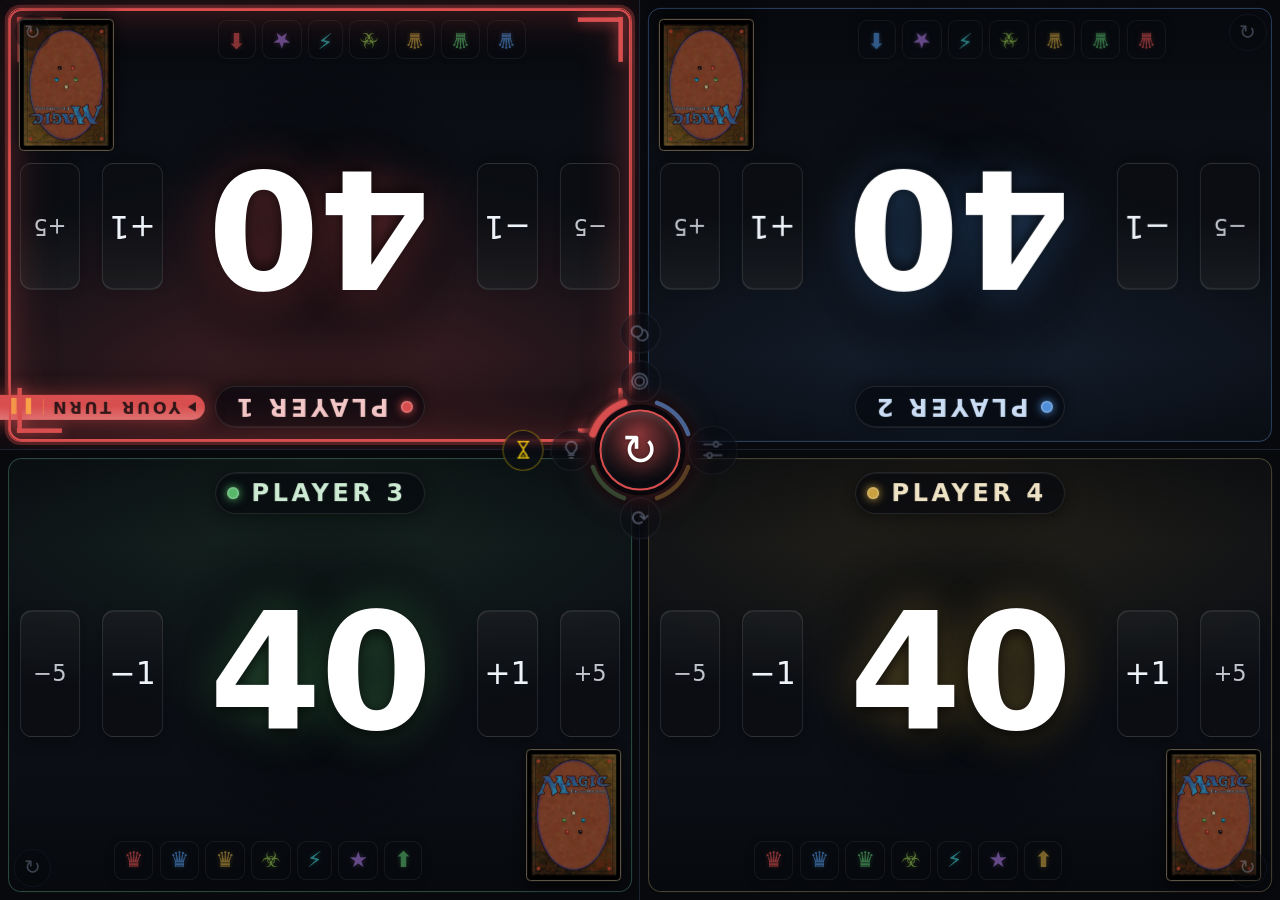
==== commit 0f8deaa0: "various local and hosted changes" ====
--- a/index.html
+++ b/index.html
@@ -434,6 +434,19 @@
     </form>
   </dialog>
 
+  <!-- The table's own questions and notices (js/app.js gameConfirm/gameAlert),
+       in place of the browser's confirm() and alert(), which leave fullscreen. -->
+  <dialog id="table-ask" class="table-ask" aria-labelledby="table-ask-title">
+    <div class="table-ask__body">
+      <h2 id="table-ask-title"></h2>
+      <div id="table-ask-text" class="table-ask__text"></div>
+      <div class="table-ask__actions">
+        <button type="button" class="table-ask__no" id="table-ask-no">Cancel</button>
+        <button type="button" class="table-ask__yes" id="table-ask-yes">Yes</button>
+      </div>
+    </div>
+  </dialog>
+
   <!-- Phone tracker only: who sits where and with which deck. Filled by js/app.js
        from tracker/catalog.json. -->
   <dialog id="seat-setup-dialog" class="seat-setup" aria-labelledby="seat-setup-title">
--- a/css/style.css
+++ b/css/style.css
@@ -3465,3 +3465,48 @@
   border: 1px solid #a77aff; border-radius: 9px;
   cursor: pointer;
 }
+
+/* ------------------------------------------------- commander card, phone --
+   On the table screen the card is a share of the screen. On a phone its
+   4.5rem floor made it half a seat tall, right over the +1/+5 buttons, so on
+   small screens it is sized from the seat's own frame instead: no taller
+   than the corner under the buttons, no wider than the column beside the
+   total. The frame is the player's own orientation, so a seat turned 90°
+   sizes its card from its own long and short sides. */
+.seat__inner { container-type: size; }
+@media (max-width: 1000px), (max-height: 700px) {
+  .seat__inner { --commander-card-width: clamp(1.9rem, min(10.5vmin, 19cqh, 17cqw), 9rem); }
+}
+
+/* ---------------------------------------------------- the table's questions --
+   gameConfirm / gameAlert in js/app.js: the browser's own confirm() leaves
+   fullscreen, this does not. rem-sized, so it reads on a phone and the table. */
+.table-ask {
+  width: min(30rem, calc(100vw - 2rem));
+  padding: 0;
+  color: var(--ink);
+  background: #10131b;
+  border: 1px solid #ffffff2e;
+  border-radius: 14px;
+  box-shadow: 0 24px 70px #000d;
+  font-family: var(--font-ui);
+  font-size: 16px;
+}
+.table-ask::backdrop { background: #000000b3; }
+.table-ask__body { display: grid; gap: .8rem; padding: 1.2rem 1.25rem 1.1rem; }
+.table-ask h2 { margin: 0; font-size: 1.15rem; font-weight: 800; line-height: 1.35; }
+.table-ask__text p { margin: 0 0 .5rem; color: #c3cad8; font-size: .95rem; line-height: 1.45; }
+.table-ask__text:empty { display: none; }
+.table-ask__actions { display: flex; flex-wrap: wrap; justify-content: flex-end; gap: .6rem; margin-top: .2rem; }
+.table-ask__actions button {
+  min-width: 7rem;
+  padding: .7rem 1.1rem;
+  font: inherit;
+  font-weight: 800;
+  border-radius: 9px;
+  cursor: pointer;
+}
+.table-ask__actions button[hidden] { display: none; }
+.table-ask__no { color: var(--ink-dim); background: #ffffff0a; border: 1px solid #ffffff2e; }
+.table-ask__yes { color: #fff; background: #7044cf; border: 1px solid #a77aff; }
+.table-ask__yes.is-danger { background: #b4304a; border-color: #ff7d95; }
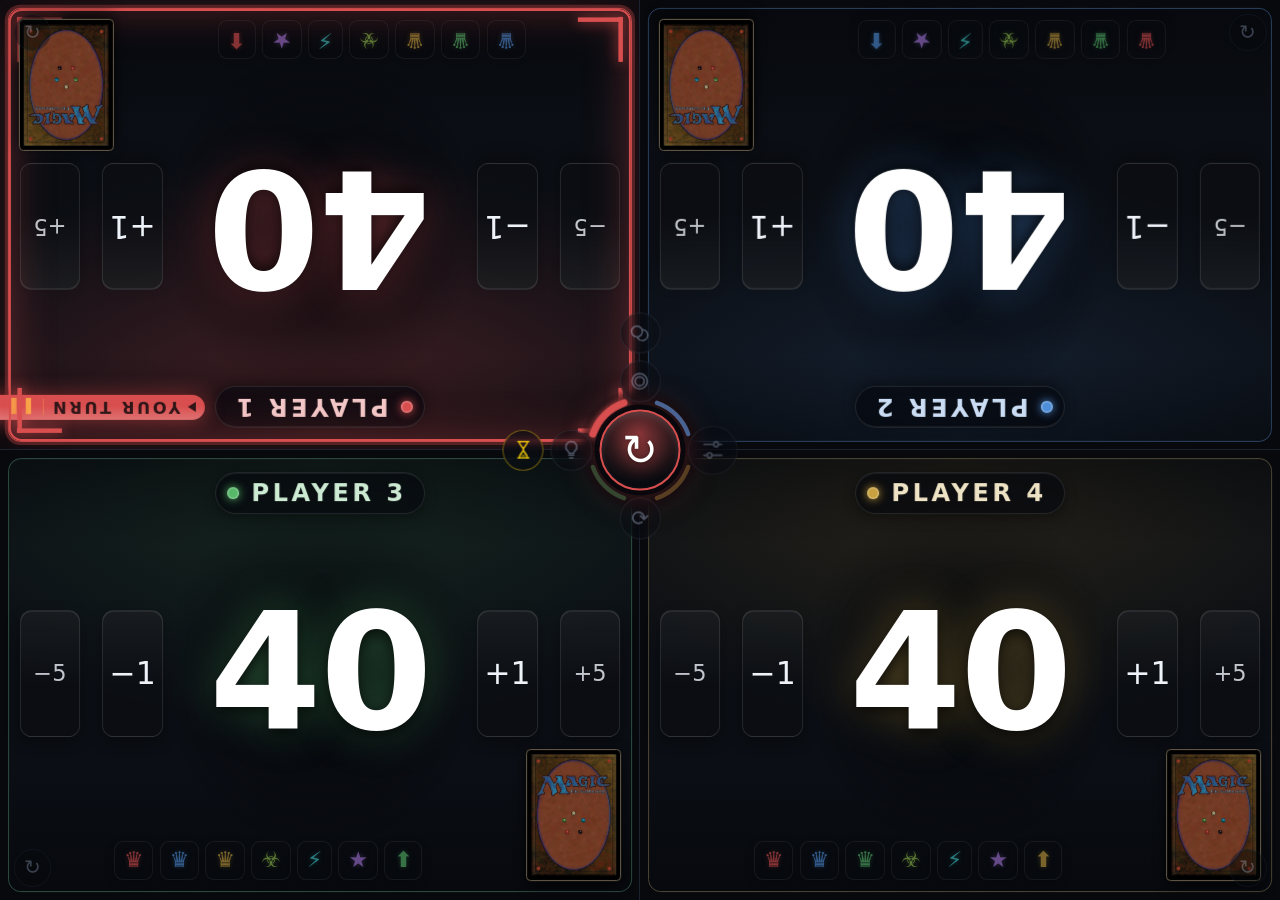
==== commit eb6210d0: "Android support test" ====
--- a/index.html
+++ b/index.html
@@ -106,7 +106,7 @@
             <button class="hub__action hub__action--draw" id="declare-draw" data-action="declare-draw" type="button"
                     title="End the game as a draw between all players still alive">Declare draw</button>
             <button class="hub__action hub__action--reset" data-action="reset" type="button"
-                    title="Every life total back to the start, the clock stopped at 0:00 and the house lights on; each seat keeps its deck preset">Reset game</button>
+                    title="Every life total back to the start and the clock stopped at 0:00; the public tracker also starts a fresh player and deck selection">Reset game</button>
           </div>
         </section>
 
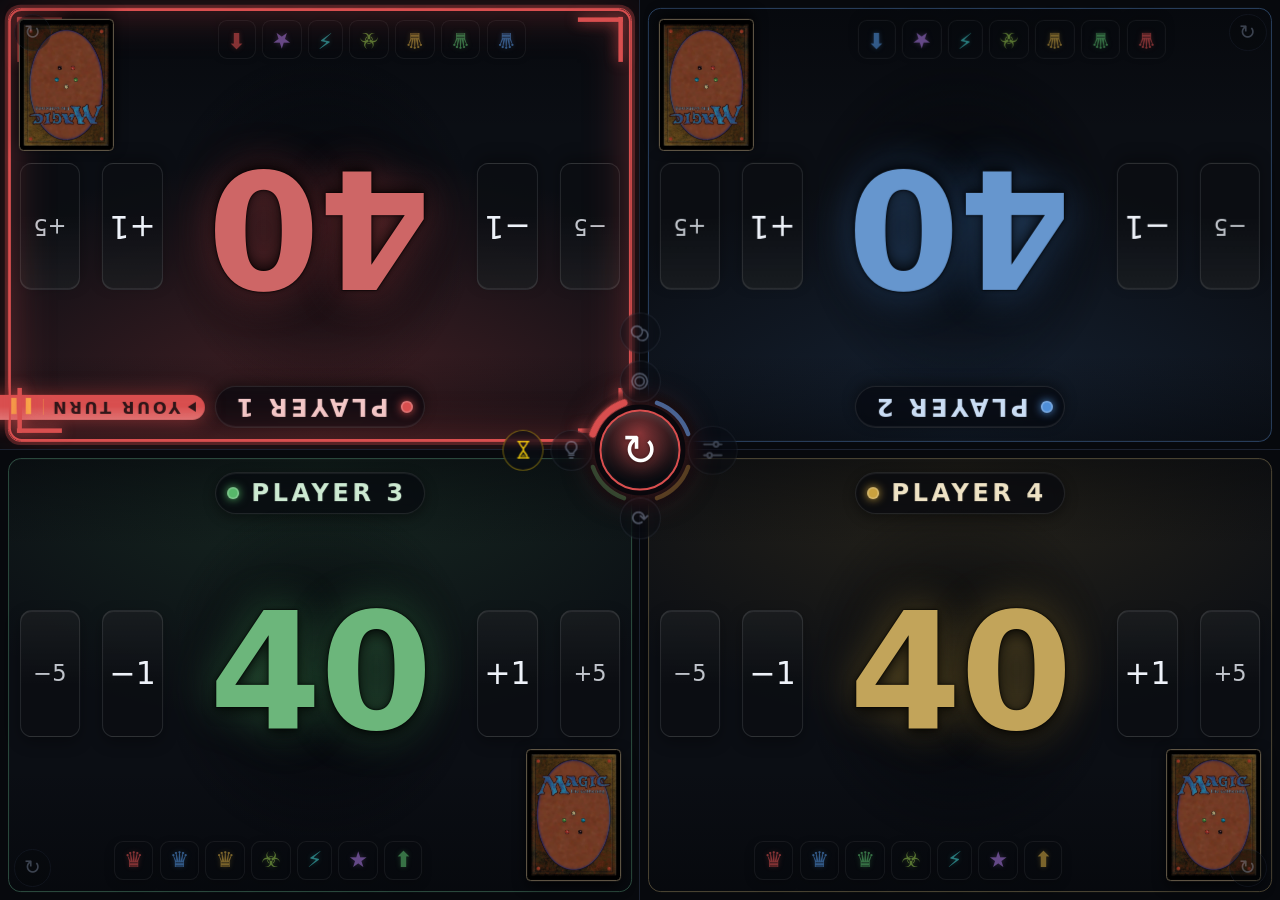
==== commit dca529f9: "Bring the table's tracker changes to the phone tracker, add quiet mode - Seat gear menu: colour pick" ====
--- a/index.html
+++ b/index.html
@@ -118,6 +118,12 @@
               <span class="hub__action-text">Player entrance</span><span class="hub__switch" aria-hidden="true"></span>
             </button>
           </div>
+          <div class="hub__row" data-static-only>
+            <button class="hub__action hub__action--switch" id="quiet-mode" data-action="quiet-mode" type="button"
+                    title="Only the click: no music, announcements, card effects or animations" aria-pressed="false">
+              <span class="hub__action-text">Quiet mode</span><span class="hub__switch" aria-hidden="true"></span>
+            </button>
+          </div>
           <div class="hub__row">
             <button class="hub__action hub__action--entrance-reset" id="entrance-reset" data-action="entrance-reset" type="button"
                     title="Put the name covers back over every player panel">Cover players again</button>
@@ -180,7 +186,7 @@
   <template id="seat-template">
     <section class="seat" data-seat="">
       <div class="seat__inner">
-        <div class="seat__bg"></div>
+        <div class="seat__bg"><span class="seat__bg-art"></span></div>
         <!-- Shades the art where text sits, and carries the light sweep that
              marks the start of this player's turn. -->
         <div class="seat__fx" aria-hidden="true"></div>
@@ -197,6 +203,7 @@
         <header class="seat__header">
           <span class="seat__plate">
             <span class="seat__dot" aria-hidden="true"></span>
+            <span class="seat__avatar" aria-hidden="true"></span>
             <span class="seat__name" contenteditable="true" spellcheck="false"></span>
           </span>
           <span class="seat__status">
--- a/css/style.css
+++ b/css/style.css
@@ -154,9 +154,7 @@
   inset: 0;
   z-index: 0;
   border-radius: inherit;
-  background-position: center;
-  background-size: cover;
-  background-repeat: no-repeat;
+  overflow: hidden;
   opacity: 0.5;
   filter: brightness(var(--background-brightness, 1)) saturate(1.2) contrast(1.08);
   -webkit-mask-image: radial-gradient(125% 100% at 50% 50%, #000 58%, transparent 100%);
@@ -164,6 +162,16 @@
   transition: opacity 700ms ease;
 }
 .seat.is-active .seat__bg { opacity: 0.7; }
+/* The picture itself, inside the fading frame above: its crop is a position
+   and a zoom about that point (set from js/app.js), so the zoom never moves
+   the frame's edges or its fade. */
+.seat__bg-art {
+  position: absolute;
+  inset: 0;
+  background-position: center;
+  background-size: cover;
+  background-repeat: no-repeat;
+}
 
 /* Darkens the bands where the name and the counters sit, whatever the art
    underneath is doing. Its ::before is the one-shot sweep of light across the
@@ -687,6 +695,21 @@
   box-shadow: 0 0 1.1vmin var(--accent), inset 0 0 0 .18vmin #ffffff40;
 }
 
+/* A player with a picture (the phone tracker) shows it in place of the dot,
+   ringed in their colour. */
+.seat__avatar {
+  display: none;
+  flex: none;
+  width: 3.6vmin;
+  height: 3.6vmin;
+  margin: -.35vmin 0 -.35vmin -.55vmin;
+  border-radius: 50%;
+  background: #07090d center / cover no-repeat;
+  box-shadow: 0 0 0 .22vmin var(--accent), 0 0 1.1vmin color-mix(in srgb, var(--accent) 70%, transparent);
+}
+.seat.has-portrait .seat__avatar { display: block; }
+.seat.has-portrait .seat__dot { display: none; }
+
 .seat__name {
   min-width: 4ch;
   max-width: 100%;
@@ -834,10 +857,16 @@
   line-height: 0.9;
   font-variant-numeric: tabular-nums;
   letter-spacing: -0.01em;
-  color: #fff;
+  /* In the seat's colour, lifted a touch towards white so a dark pick still
+     reads, and slightly see-through so it sits on the art rather than over
+     it. A dark rim and a drop shadow keep the edge crisp on any background. */
+  color: color-mix(in srgb, color-mix(in srgb, var(--accent) 82%, #fff) 92%, transparent);
+  -webkit-text-stroke: max(1px, .22vmin) #05070bcc;
+  paint-order: stroke fill;
   text-shadow:
-    0 .5vmin 1.4vmin #000000a6,
-    0 0 5vmin color-mix(in srgb, var(--accent) 40%, transparent);
+    0 0 .35vmin #000000d9,
+    0 .5vmin 1.4vmin #000000b3,
+    0 0 5vmin color-mix(in srgb, var(--accent) 45%, transparent);
   transition: color 300ms ease;
 }
 /* In danger, from a quarter of the starting life down (10 in a 40-life game):
@@ -965,7 +994,16 @@
 .seat__timer.is-stopped { color: var(--warn); animation: timer-stopped 2s ease-in-out infinite; }
 @keyframes timer-stopped { 50% { opacity: .45; } }
 @media (prefers-reduced-motion: reduce) { .seat__timer.is-stopped { animation: none; } }
-.hub__action--switch:disabled { opacity: .45; cursor: default; }
+.hub__action--switch:disabled, .hub__action:disabled { opacity: .45; cursor: default; }
+/* Quiet mode (the phone tracker): nothing moves on its own. Animations run
+   out at once on their last frame, so everything still ends where it would. */
+html.is-quiet *, html.is-quiet *::before, html.is-quiet *::after {
+  animation-duration: 1ms !important;
+  animation-delay: 0s !important;
+  animation-iteration-count: 1 !important;
+  transition-duration: 1ms !important;
+  transition-delay: 0s !important;
+}
 
 /* Side seats are too narrow for the badge beside the name: it goes under it.
    (Their counters wrap onto two rows on their own; see .seat__counters.) */
@@ -1213,8 +1251,8 @@
   /* Centred while it fits; once it does not, it starts at the top and scrolls,
      rather than spilling past both ends where the top cannot be reached. */
   align-content: safe center;
-  gap: 0.75vmin 1.4vmin;
-  padding: 1vmin 1.3vmin 1.1vmin;
+  gap: 0.55vmin 1.4vmin;
+  padding: .8vmin 1.3vmin .9vmin;
   background: linear-gradient(#131926f7, #0a0d14fa);
   border: 1px solid color-mix(in srgb, var(--accent) 65%, transparent);
   border-radius: 1.4vmin;
@@ -1347,6 +1385,172 @@
 /* The designation and emblem blocks are their own full-width sections rather
    than counter rows: neither has a number to increment. */
 .tray__row--marks, .tray__emblems { grid-column: 1 / -1; }
+/* The header's small icons: statistics and the seat's settings. */
+.tray__icon {
+  flex: none;
+  display: grid;
+  place-items: center;
+  width: 3.4vmin;
+  height: 3.4vmin;
+  padding: 0;
+  color: var(--ink-dim);
+  background: #ffffff0a;
+  border: 1px solid #ffffff1a;
+  border-radius: 50%;
+  cursor: pointer;
+  transition: color 140ms, border-color 140ms, background 140ms;
+  -webkit-tap-highlight-color: transparent;
+}
+.tray__icon svg {
+  width: 62%;
+  height: 62%;
+  fill: none;
+  stroke: currentColor;
+  stroke-width: 2;
+  stroke-linecap: round;
+}
+.tray__icon:hover { color: var(--ink); border-color: #ffffff4d; background: #ffffff14; }
+.tray__icon[aria-pressed="true"] {
+  color: #fff;
+  border-color: var(--accent);
+  background: color-mix(in srgb, var(--accent) 35%, transparent);
+}
+
+/* What those icons open: a see-through layer over the tray, so the menu
+   underneath stays in view and play is never far away. */
+.tray__panel {
+  position: absolute;
+  z-index: 2;
+  inset: 0;
+  display: flex;
+  flex-direction: column;
+  gap: .8vmin;
+  padding: .9vmin 1.3vmin 1vmin;
+  overflow-y: auto;
+  background: color-mix(in srgb, #0a0d14 72%, transparent);
+  -webkit-backdrop-filter: blur(.7vmin);
+  backdrop-filter: blur(.7vmin);
+  border-radius: inherit;
+  animation: tray-in 180ms var(--ease-out);
+}
+.tray__panel[hidden] { display: none; }
+.tray__panel-head {
+  display: flex;
+  align-items: center;
+  justify-content: space-between;
+  gap: 1vmin;
+  padding-bottom: .6vmin;
+  border-bottom: 1px solid #ffffff12;
+}
+
+/* Colour: a row of swatches, then any colour at all. */
+.tray__colors { display: flex; flex-wrap: wrap; align-items: center; gap: .8vmin; }
+.tray__colors > .tray__heading { margin-right: .4vmin; }
+.tray__swatch {
+  flex: none;
+  width: 3.4vmin;
+  height: 3.4vmin;
+  min-width: 18px;
+  min-height: 18px;
+  padding: 0;
+  background: var(--swatch);
+  border: .25vmin solid #ffffff30;
+  border-radius: 50%;
+  cursor: pointer;
+  transition: scale 120ms var(--ease-out), border-color 120ms, box-shadow 120ms;
+  -webkit-tap-highlight-color: transparent;
+}
+.tray__swatch:hover { scale: 1.12; }
+.tray__swatch[aria-pressed="true"] {
+  border-color: #fff;
+  box-shadow: 0 0 0 .25vmin #000a, 0 0 1.4vmin var(--swatch);
+}
+/* The native picker sits invisibly over its label, so a tap lands on it
+   directly: some phones will not open a colour picker that is hidden. */
+.tray__custom-color { position: relative; overflow: hidden; }
+.tray__custom-color input {
+  position: absolute;
+  inset: 0;
+  width: 100%;
+  height: 100%;
+  opacity: 0;
+  cursor: pointer;
+}
+
+/* Background: the seat in miniature beside its controls. */
+/* The phone tracker's profile picture: one line, the picture as a coin. */
+.tray__portrait { display: flex; flex-wrap: wrap; align-items: center; gap: .8vmin; }
+.tray__portrait > .tray__heading { margin-right: .4vmin; }
+.tray__portrait-pic {
+  display: grid;
+  place-items: center;
+  flex: none;
+  width: 4.6vmin;
+  height: 4.6vmin;
+  min-width: 26px;
+  min-height: 26px;
+  border-radius: 50%;
+  background: #07090d center / cover no-repeat;
+  box-shadow: 0 0 0 .25vmin var(--accent), 0 0 1.2vmin color-mix(in srgb, var(--accent) 55%, transparent);
+  color: color-mix(in srgb, var(--accent) 40%, #fff);
+  font-family: var(--font-display);
+  font-size: max(12px, 2vmin);
+  font-weight: 700;
+}
+
+.tray__bg { display: grid; grid-template-columns: minmax(0, 1fr) minmax(0, 1.1fr); align-items: center; gap: 1.4vmin; }
+.tray__bg-preview {
+  position: relative;
+  overflow: hidden;
+  width: 100%;
+  aspect-ratio: 16 / 10;
+  border: 1px solid color-mix(in srgb, var(--accent) 55%, transparent);
+  border-radius: 1vmin;
+  background: #07090d;
+}
+.tray__bg-art {
+  position: absolute;
+  inset: 0;
+  background-position: center;
+  background-size: cover;
+  background-repeat: no-repeat;
+  filter: brightness(var(--background-brightness, 1)) saturate(1.2) contrast(1.08);
+}
+.tray__bg-empty {
+  position: absolute;
+  inset: 0;
+  display: none;
+  place-items: center;
+  color: var(--ink-dim);
+  font-size: clamp(.55rem, 1.5vmin, .95rem);
+}
+.tray__bg-preview.is-empty .tray__bg-empty { display: grid; }
+.tray__bg-controls { display: grid; gap: 1.2vmin; min-width: 0; }
+.tray__bg-buttons { display: flex; flex-wrap: wrap; gap: .7vmin; }
+.tray__bg-buttons > * { flex: 1 1 auto; }
+.tray__bg-brightness { display: grid; grid-template-columns: auto minmax(0, 1fr) auto; align-items: center; gap: 1vmin; }
+.tray__brightness { width: 100%; min-width: 0; margin: 0; accent-color: var(--accent); }
+.tray__brightness-value {
+  min-width: 4.5ch;
+  font-size: clamp(0.55rem, 1.5vmin, .95rem);
+  font-variant-numeric: tabular-nums;
+  color: var(--ink-dim);
+  text-align: right;
+}
+.tray__btn--file { display: inline-flex; align-items: center; justify-content: center; }
+.tray__hint { margin: 0; color: var(--ink-dim); font-size: clamp(.5rem, 1.3vmin, .85rem); }
+
+/* This game's numbers, large enough to read from across the table. */
+.tray__panel--stats { justify-content: flex-start; }
+.tray__panel .tray__stats {
+  grid-template-columns: repeat(3, minmax(0, 1fr));
+  gap: 2vmin 1.4vmin;
+  padding: 1.6vmin 1vmin;
+  background: transparent;
+  border: 0;
+}
+.tray__panel .tray__stat strong { font-size: clamp(.9rem, 3.6vmin, 2.2rem); }
+.tray__panel .tray__stat small { font-size: clamp(.5rem, 1.4vmin, .9rem); }
 .tray__row--marks { grid-template-columns: auto 1fr; padding: .5vmin .5vmin .5vmin .9vmin; }
 .tray__marks { display: flex; flex-wrap: wrap; gap: 0.6vmin; justify-content: flex-end; }
 .tray__mark {
@@ -1405,6 +1609,28 @@
 /* Bounded so a long result list scrolls inside the tray instead of pushing the
    seat controls past the edge of the quadrant. */
 .tray__results { display: grid; gap: 0.4vmin; max-height: 22vmin; overflow-y: auto; }
+
+/* A phone on its side leaves each seat a short strip, where the type's
+   minimum sizes win over vmin. The emblem search joins its heading's line and
+   the end-of-game buttons slim down, so the whole menu still fits unscrolled. */
+@media (max-height: 520px) {
+  .tray__emblems { grid-template-columns: auto minmax(0, 1fr); align-items: center; column-gap: 1.4vmin; }
+  .tray__emblems .tray__results { grid-column: 1 / -1; }
+  .tray__search { padding-block: .3vmin; }
+  .tray__group { gap: .3vmin; }
+  /* The rows name themselves (Player 2, Poison, Monarch…), so their section
+     headings are the first thing to go. */
+  .tray__group > .tray__heading, .tray__row--marks > .tray__heading { display: none; }
+  .tray__row--marks { grid-template-columns: 1fr; padding-block: .2vmin; }
+  .tray__marks { justify-content: flex-start; }
+  .tray__row { padding-block: 0; }
+  .tray__done, .tray__out, .tray__winner { padding: .5vmin; }
+  .seat__tray { inset: 1%; row-gap: .45vmin; }
+  /* The settings overlay: its preview already says it is the background. */
+  .tray__panel { gap: .4vmin; padding-block: .5vmin; }
+  .tray__panel .tray__bg-heading { display: none; }
+  .tray__head { padding-bottom: .3vmin; }
+}
 .tray__result {
   display: grid;
   gap: 0.2vmin;
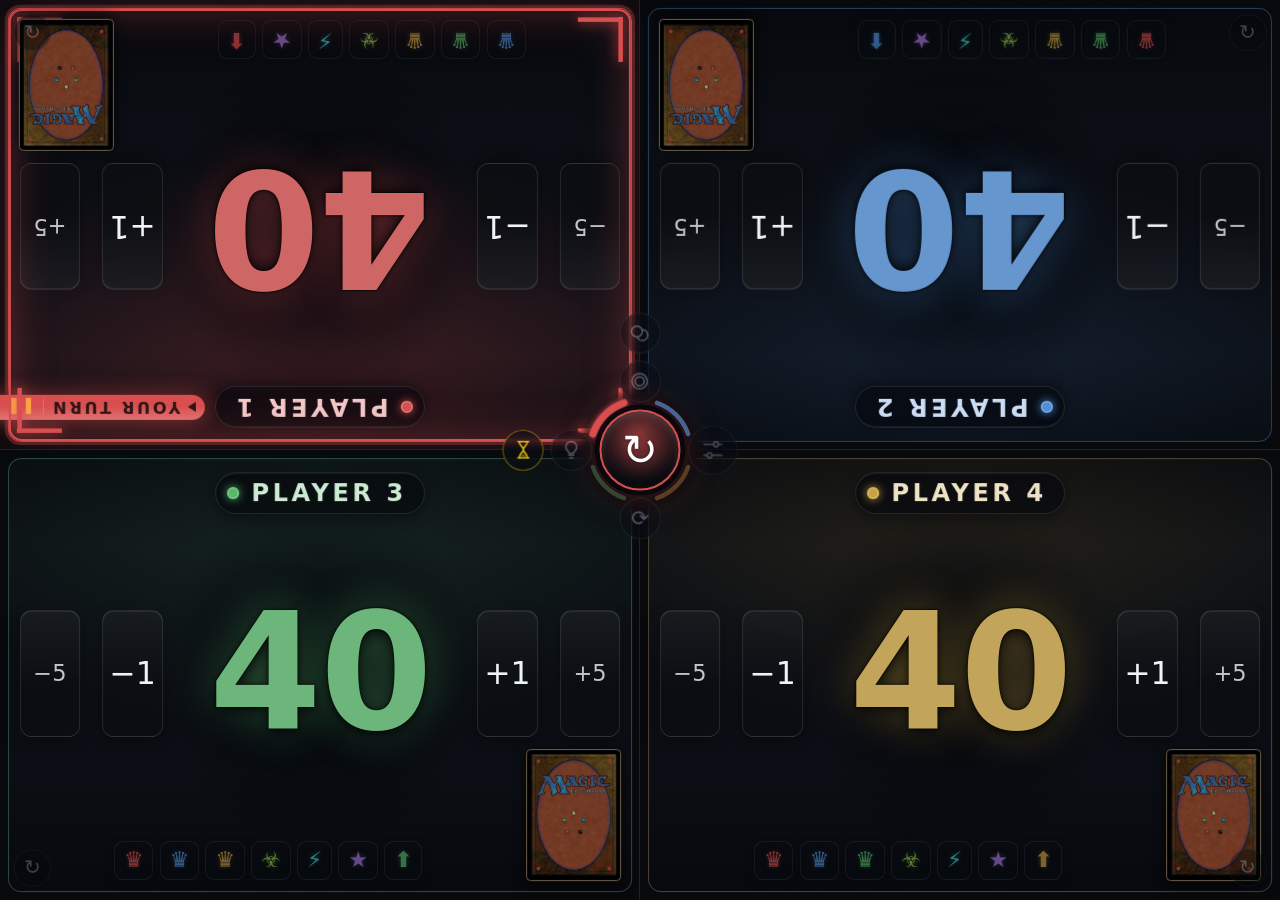
==== commit 3b7c2484: "Show button beside the hourglass; skip the introductions from the middle - Phone tracker: a theatre " ====
--- a/index.html
+++ b/index.html
@@ -12,6 +12,12 @@
   </main>
 
   <!-- Center hub: rotation-neutral controls at the intersection of the quadrants -->
+  <!-- While the player covers are up or the introductions are running: skip
+       all of it, straight to picking who goes first. -->
+  <button class="entrance-skip" id="entrance-skip" type="button" hidden
+          title="Skip the introductions" aria-label="Skip the player introductions">
+    <svg viewBox="0 0 24 24" aria-hidden="true"><path d="M4 5.5v13l8-6.5zM12 5.5v13l8-6.5z"/><path d="M20.5 5.5v13" class="entrance-skip__bar"/></svg>
+  </button>
   <div id="hub" class="hub">
     <div class="hub__cluster">
       <!-- The turn compass: one arc per seat, pointing at its quadrant, built by
@@ -30,6 +36,20 @@
           <path d="M6 3h12M6 21h12"/>
           <path d="M7.5 3c0 4.6 4.5 5.8 4.5 9s-4.5 4.4-4.5 9M16.5 3c0 4.6-4.5 5.8-4.5 9s4.5 4.4 4.5 9"/>
           <path class="hub__icon-sand" d="M9.4 19.6c.9-1.7 1.8-2.4 2.6-2.4s1.7.7 2.6 2.4z"/>
+        </svg>
+      </button>
+      <button class="hub__satellite hub__satellite--left hub__satellite--show is-on" id="quick-show" type="button"
+              data-static-only title="The show is on: music, announcements and effects. Tap for quiet mode"
+              aria-label="Show: music, announcements and effects" aria-pressed="true">
+        <svg class="hub__icon" viewBox="0 0 24 24" aria-hidden="true">
+          <path class="hub__icon-curtain" d="M2.5 5.6h6.6c-.2 3-1.4 5.6-3.7 7.5 1.5 2.3 2 5 2 7.9H2.5z"/>
+          <path class="hub__icon-curtain" d="M21.5 5.6h-6.6c.2 3 1.4 5.6 3.7 7.5-1.5 2.3-2 5-2 7.9h4.9z"/>
+          <path class="hub__icon-curtain" d="M2 2.5h20v2.6c-1.7 1.4-3.3 1.4-5 0-1.7 1.4-3.3 1.4-5 0-1.7 1.4-3.3 1.4-5 0-1.7 1.4-3.3 1.4-5 0z"/>
+          <path class="hub__icon-tie" d="M3 13.1h3.2M21 13.1h-3.2"/>
+          <path class="hub__icon-confetti hub__icon-confetti--a" d="M10.6 8.6l1-.7M13 16.6l.4 1"/>
+          <path class="hub__icon-confetti hub__icon-confetti--b" d="M13.3 10.4l.9.6M10.4 18.8l1-.4"/>
+          <path class="hub__icon-confetti hub__icon-confetti--c" d="M10.9 13.4l-.3 1.1M12.4 7.4v0"/>
+          <path class="hub__icon-mute" d="M3.5 21.5l17-19"/>
         </svg>
       </button>
       <button class="hub__satellite hub__satellite--top hub__satellite--outermost" id="day-night-toggle" type="button" hidden
--- a/css/style.css
+++ b/css/style.css
@@ -2296,6 +2296,58 @@
   opacity: 1;
 }
 .hub__satellite--left.is-active .hub__icon-bulb { fill: currentColor; fill-opacity: .4; }
+/* The phone tracker's show switch, in the lightbulb's place beside the
+   hourglass: a lit stage (red curtains, gold, confetti) while the show is on;
+   quiet mode draws the curtains bare and strikes them through. */
+.hub__satellite--show .hub__icon-curtain { fill: #d8323f; stroke-width: 1.1; stroke-linejoin: round; }
+.hub__satellite--show .hub__icon-tie { stroke: #ffd36b; stroke-width: 1.6; }
+.hub__satellite--show .hub__icon-confetti { stroke-width: 2.2; }
+.hub__satellite--show .hub__icon-confetti--a { stroke: #ffd36b; }
+.hub__satellite--show .hub__icon-confetti--b { stroke: #ff7ab6; }
+.hub__satellite--show .hub__icon-confetti--c { stroke: #6fe3d2; }
+.hub__satellite--show .hub__icon-mute { display: none; }
+.hub__satellite--show.is-on,
+.hub__satellite--show.is-on:hover {
+  color: #ffe3a3;
+  background: radial-gradient(circle at 50% 45%, #3a2a12e6, #0d0a0ae6 70%);
+  border-color: #e6b85a;
+  box-shadow: 0 0 1.8vmin #e6b85a70, inset 0 0 1vmin #e6b85a33;
+  opacity: 1;
+}
+.hub__satellite--show:not(.is-on) .hub__icon-curtain { fill: none; }
+.hub__satellite--show:not(.is-on) .hub__icon-tie { stroke: currentColor; }
+.hub__satellite--show:not(.is-on) .hub__icon-confetti { display: none; }
+.hub__satellite--show:not(.is-on) .hub__icon-mute { display: inline; }
+
+/* Skip the introductions: the middle of the table while they run, above the
+   title cards, in the show's gold. */
+.entrance-skip {
+  position: fixed;
+  top: 50%;
+  left: 50%;
+  z-index: 95;
+  display: grid;
+  place-items: center;
+  width: 9vmin;
+  height: 9vmin;
+  min-width: 48px;
+  min-height: 48px;
+  padding: 0;
+  translate: -50% -50%;
+  color: #fff1cf;
+  background: radial-gradient(circle at 50% 35%, #2a1d0ef2, #0b0e14f2);
+  border: .3vmin solid #e6b85a;
+  border-radius: 50%;
+  box-shadow: 0 0 0 .7vmin #0b0e1480, 0 0 3vmin #e6b85a66;
+  cursor: pointer;
+  -webkit-tap-highlight-color: transparent;
+}
+.entrance-skip[hidden] { display: none; }
+.entrance-skip:hover { box-shadow: 0 0 0 .7vmin #0b0e1480, 0 0 4vmin #e6b85aaa; }
+.entrance-skip:active { scale: .93; }
+.entrance-skip svg { width: 4.4vmin; height: 4.4vmin; min-width: 22px; min-height: 22px; fill: currentColor; }
+.entrance-skip__bar { fill: none; stroke: currentColor; stroke-width: 2.2; stroke-linecap: round; }
+
 /* The hourglass, just outside the lightbulb: stops and starts the game clock.
    Stopped, it is a bright, shining yellow, so nobody forgets the clock is off. */
 .hub__satellite--left.hub__satellite--outer { right: calc(100% + 6.2vmin); }
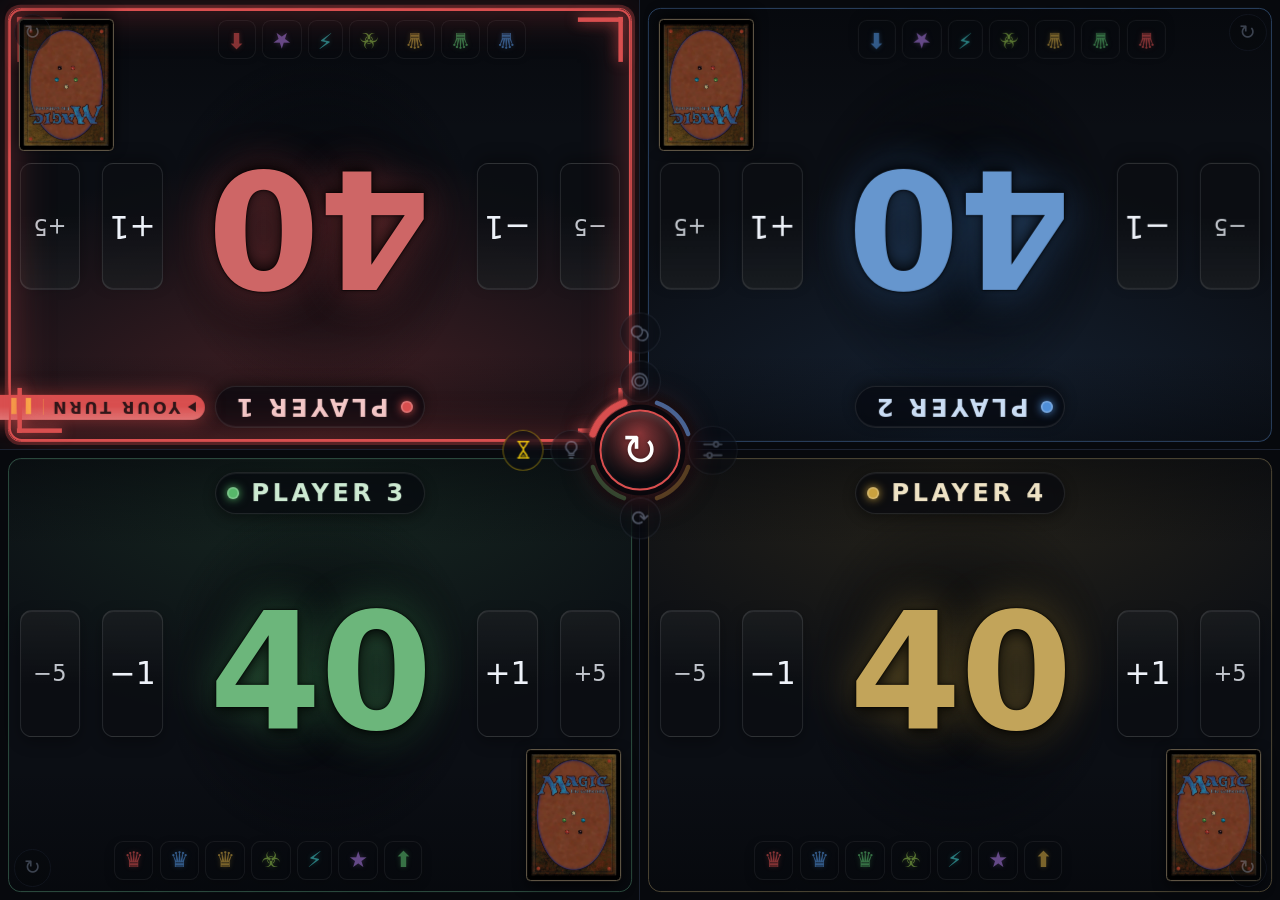
==== commit d86aa0bd: "New game: players join their seat by QR code from their phones (test version) Local table only; the " ====
--- a/index.html
+++ b/index.html
@@ -127,6 +127,8 @@
                     title="End the game as a draw between all players still alive">Declare draw</button>
             <button class="hub__action hub__action--reset" data-action="reset" type="button"
                     title="Every life total back to the start and the clock stopped at 0:00; the public tracker also starts a fresh player and deck selection">Reset game</button>
+            <button class="hub__action hub__action--new-game" data-action="new-game" type="button" data-needs-server
+                    title="Clear every seat and show a QR code in each corner: players scan theirs to choose who they are and their deck">New game</button>
           </div>
         </section>
 
@@ -219,6 +221,12 @@
         </button>
         <button class="seat__entrance" type="button" aria-label="Reveal player panel">
           <span class="seat__entrance-name"></span>
+          <!-- After New game on the local table: this seat's code until a phone claims it. -->
+          <span class="seat__entrance-join" aria-hidden="true">
+            <img class="seat__entrance-qr" alt="">
+            <span class="seat__entrance-seat"></span>
+            <span class="seat__entrance-hint">Scan to choose your deck</span>
+          </span>
         </button>
         <header class="seat__header">
           <span class="seat__plate">
--- a/css/style.css
+++ b/css/style.css
@@ -647,6 +647,60 @@
 
 body.is-entrance-active .hub,
 body.is-entrance-active .daytime-atmosphere { opacity: 0; pointer-events: none; }
+
+/* New game on the local table: a seat nobody has claimed yet shows
+   Backgrounds/barren.png (the plaque's Sigil.jpg under it, should the file be
+   missing) and a QR code its player scans to choose who they are and their
+   deck. Once claimed it is the usual name plaque. */
+.seat__entrance-join { display: none; }
+.seat.is-lobby-open .seat__entrance {
+  padding: 3vmin;
+  background-image: linear-gradient(#0002, #0005), url("../Backgrounds/barren.png"), url("../Backgrounds/Sigil.jpg");
+  cursor: default;
+}
+.seat.is-lobby-open .seat__entrance::before { display: none; }
+.seat.is-lobby-open .seat__entrance-name { display: none; }
+.seat.is-lobby-open .seat__entrance-join {
+  position: relative;
+  z-index: 1;
+  display: grid;
+  justify-items: center;
+  gap: 1.2vmin;
+  padding: 2vmin 2.4vmin;
+  background: #120a06d9;
+  border: .28vmin solid var(--accent);
+  border-radius: 1.6vmin;
+  box-shadow: 0 1vmin 3vmin #000c;
+}
+.seat__entrance-qr {
+  display: block;
+  width: 22vmin;
+  height: 22vmin;
+  background: #fff;
+  border-radius: .8vmin;
+  image-rendering: pixelated;
+}
+.seat__entrance-seat {
+  color: var(--accent);
+  font-size: 3vmin;
+  font-weight: 850;
+  letter-spacing: .14em;
+  line-height: 1;
+  text-transform: uppercase;
+}
+.seat__entrance-hint {
+  color: #f0e2cf;
+  font-size: 2vmin;
+  letter-spacing: .06em;
+}
+/* Everyone is in: the plaques glow, asking for the tap that starts it. */
+body.is-lobby-ready .seat.is-entrance-covered .seat__entrance-name {
+  animation: lobby-ready-glow 1.8s ease-in-out infinite;
+}
+@keyframes lobby-ready-glow {
+  0%, 100% { box-shadow: inset 0 0 0 .22vmin #160a07, 0 1vmin 2.4vmin #000b; }
+  50% { box-shadow: inset 0 0 0 .22vmin #160a07, 0 0 4vmin color-mix(in srgb, var(--accent) 70%, transparent); }
+}
 /* Lift only the in-flow content above the art. The tray positions itself and
    must keep its own `position: absolute`. */
 .seat__inner > .seat__header,
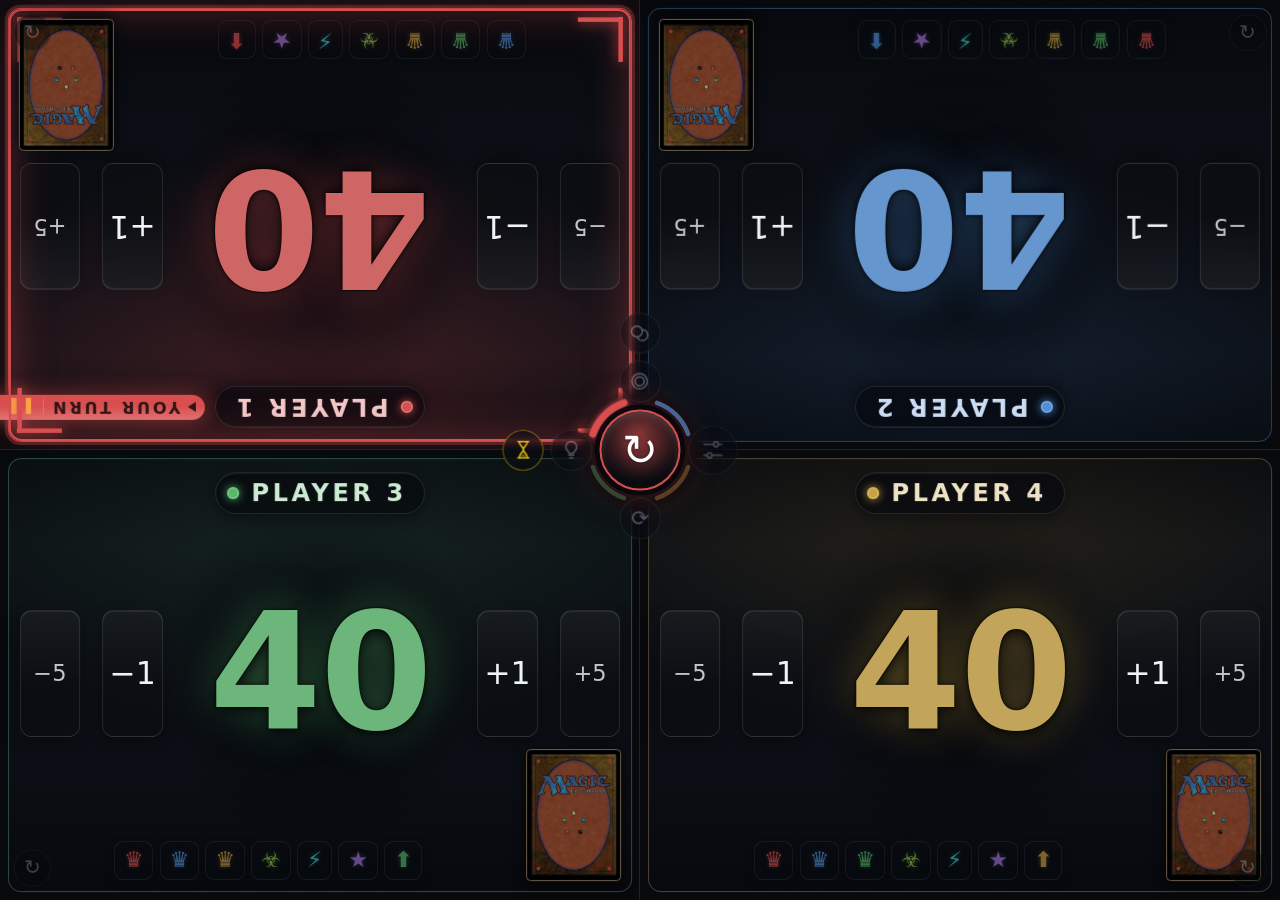
==== commit 295e4d77: "Table remote: table controls from a phone, screen mirror, closing table overlays Local table only; t" ====
--- a/index.html
+++ b/index.html
@@ -189,6 +189,8 @@
           <h3 class="hub__section-title" id="hub-section-system">Display &amp; system</h3>
           <div class="hub__row">
             <button class="hub__action" data-action="fullscreen" type="button">Fullscreen</button>
+            <button class="hub__action" data-action="mirror-qr" type="button" data-needs-server
+                    title="A QR code for a phone or tablet: table controls as phone buttons, or this screen mirrored to drive by touch">Table remote</button>
           </div>
           <div class="hub__row">
             <a class="hub__action hub__action--lights" href="/lights" target="_blank" rel="noopener" data-needs-server>Light controls &rarr;</a>
@@ -204,6 +206,19 @@
       </div>
     </div>
   </div>
+
+  <!-- The screen remote's code: a tablet that scans it shows this screen and
+       drives all of it by touch. It lasts from game to game until New code. -->
+  <dialog class="mirror-qr" id="mirror-qr" aria-label="Table remote code">
+    <img class="mirror-qr__code" id="mirror-qr-code" alt="">
+    <strong class="mirror-qr__title">Table remote</strong>
+    <span class="mirror-qr__hint">Scan with a phone or tablet, then choose: table controls as phone buttons, or this screen mirrored to control by touch.</span>
+    <span class="mirror-qr__actions">
+      <button type="button" class="mirror-qr__btn" data-mirror="new"
+              title="Make a fresh code: devices that scanned this one stop working">New code</button>
+      <button type="button" class="mirror-qr__btn mirror-qr__btn--close" data-mirror="close">Close</button>
+    </span>
+  </dialog>
 
   <template id="seat-template">
     <section class="seat" data-seat="">
@@ -266,6 +281,25 @@
         </div>
 
         <div class="seat__tray" hidden aria-label="Commander damage and poison counters"></div>
+
+        <!-- Local table: a commander of this seat has died. Asked here and on the
+             player's phone at once; the first answer settles it. -->
+        <div class="seat__ask" hidden role="alertdialog">
+          <span class="seat__ask-text"></span>
+          <span class="seat__ask-actions">
+            <button class="seat__ask-btn seat__ask-btn--yes" type="button" data-tax-answer="yes">Raise tax</button>
+            <button class="seat__ask-btn" type="button" data-tax-answer="no">No</button>
+          </span>
+        </div>
+
+        <!-- Local table: this seat's join code, from the tray's QR button, to
+             scan again and change the player or deck. A tap anywhere closes it. -->
+        <div class="seat__qr" hidden role="dialog" aria-label="This seat's QR code">
+          <img class="seat__qr-code" alt="">
+          <span class="seat__qr-seat"></span>
+          <span class="seat__qr-hint">Scan to change player or deck</span>
+          <span class="seat__qr-close">Tap to close</span>
+        </div>
       </div>
       <button class="seat__rotate" title="Rotate this panel" aria-label="Rotate this panel">&#8635;</button>
     </section>
--- a/css/style.css
+++ b/css/style.css
@@ -693,6 +693,120 @@
   font-size: 2vmin;
   letter-spacing: .06em;
 }
+/* The seat's code again, from the tray's QR button: over the whole panel,
+   turned toward its player like everything else in it. */
+.seat__qr {
+  position: absolute;
+  z-index: 20;
+  inset: 0;
+  display: grid;
+  place-content: center;
+  justify-items: center;
+  gap: 1.2vmin;
+  background: #0b0705e8;
+  border-radius: inherit;
+  cursor: pointer;
+}
+.seat__qr[hidden] { display: none; }
+.seat__qr-code {
+  display: block;
+  width: 24vmin;
+  height: 24vmin;
+  background: #fff;
+  border: .4vmin solid var(--accent);
+  border-radius: 1vmin;
+  image-rendering: pixelated;
+}
+.seat__qr-seat {
+  color: var(--accent);
+  font-size: 3vmin;
+  font-weight: 850;
+  letter-spacing: .14em;
+  text-transform: uppercase;
+}
+.seat__qr-hint { color: #f0e2cf; font-size: 2vmin; }
+.seat__qr-close { color: #f0e2cf99; font-size: 1.6vmin; letter-spacing: .08em; }
+.tray__btn--qr { color: #ffd98a; border-color: #8f6f2a; }
+
+/* The screen remote's code, from the hub. Upright for whoever opened it. */
+.mirror-qr {
+  display: none;
+  padding: 3vmin 3.4vmin;
+  color: #f0e2cf;
+  background: #0b0705f2;
+  border: .3vmin solid #8f6f2a;
+  border-radius: 2vmin;
+  text-align: center;
+}
+.mirror-qr[open] { display: grid; justify-items: center; gap: 1.4vmin; }
+.mirror-qr::backdrop { background: #000a; }
+.mirror-qr__code {
+  display: block;
+  width: 34vmin;
+  height: 34vmin;
+  background: #fff;
+  border-radius: 1vmin;
+  image-rendering: pixelated;
+}
+.mirror-qr__title {
+  color: #ffd98a;
+  font-size: 3.2vmin;
+  font-weight: 850;
+  letter-spacing: .14em;
+  text-transform: uppercase;
+}
+.mirror-qr__hint { max-width: 40vmin; font-size: 2vmin; }
+.mirror-qr__actions { display: flex; gap: 1.2vmin; margin-top: .6vmin; }
+.mirror-qr__btn {
+  min-height: 5vmin;
+  padding: 0 2.4vmin;
+  color: #f0e2cf;
+  background: #2a1f17;
+  border: .2vmin solid #5a4630;
+  border-radius: 1vmin;
+  font: inherit;
+  font-size: 2vmin;
+  font-weight: 700;
+  cursor: pointer;
+}
+.mirror-qr__btn--close { color: #120a06; background: #ffd98a; border-color: #ffd98a; }
+
+/* A commander died: raise its tax? Over the middle of the seat, turned to its
+   player; play goes on around it. */
+.seat__ask {
+  position: absolute;
+  z-index: 15;
+  left: 8%;
+  right: 8%;
+  top: 50%;
+  display: grid;
+  justify-items: center;
+  gap: 1.4vmin;
+  padding: 2vmin 2.4vmin;
+  background: #120a06f0;
+  border: .3vmin solid var(--accent);
+  border-radius: 1.6vmin;
+  box-shadow: 0 1vmin 3vmin #000c;
+  transform: translateY(-50%);
+  text-align: center;
+}
+.seat__ask[hidden] { display: none; }
+.seat__ask-text { color: #f3e9dc; font-size: 2.4vmin; font-weight: 700; }
+.seat__ask-actions { display: flex; gap: 1.4vmin; }
+.seat__ask-btn {
+  min-width: 14vmin;
+  padding: 1.2vmin 2.4vmin;
+  color: #f3e9dc;
+  background: #2a1d15;
+  border: .2vmin solid #6a4a33;
+  border-radius: 1vmin;
+  font: inherit;
+  font-size: 2.2vmin;
+  font-weight: 800;
+  cursor: pointer;
+}
+.seat__ask-btn--yes { color: #120a06; background: var(--accent); border-color: var(--accent); }
+
 /* Everyone is in: the plaques glow, asking for the tap that starts it. */
 body.is-lobby-ready .seat.is-entrance-covered .seat__entrance-name {
   animation: lobby-ready-glow 1.8s ease-in-out infinite;
@@ -1078,16 +1192,23 @@
   gap: 0.6vmin 0.7vmin;
 }
 
-/* Designation and emblem tokens, above the life total. Round and chunky so
+/* Designation and emblem tokens, under the life total. Round and chunky so
    they read as objects on the table rather than as more status text, and so
-   there is something worth putting a finger on. */
+   there is something worth putting a finger on.
+   The row takes no height: the tokens sit on the footer and stack upward over
+   the bottom of the life area, so taking the monarch or an emblem never
+   shrinks the life total or moves the buttons around it. */
 .seat__marks {
+  flex: none;
+  height: 0;
   display: flex;
   flex-wrap: wrap;
   align-items: center;
+  /* Lines past the first grow upward, out of the zero-height row. */
+  align-content: flex-end;
   justify-content: center;
   gap: 0.8vmin;
-  padding: 0.7vmin 2vmin 0;
+  padding: 0 2vmin;
   min-width: 0;
 }
 .seat__marks:empty { display: none; }
